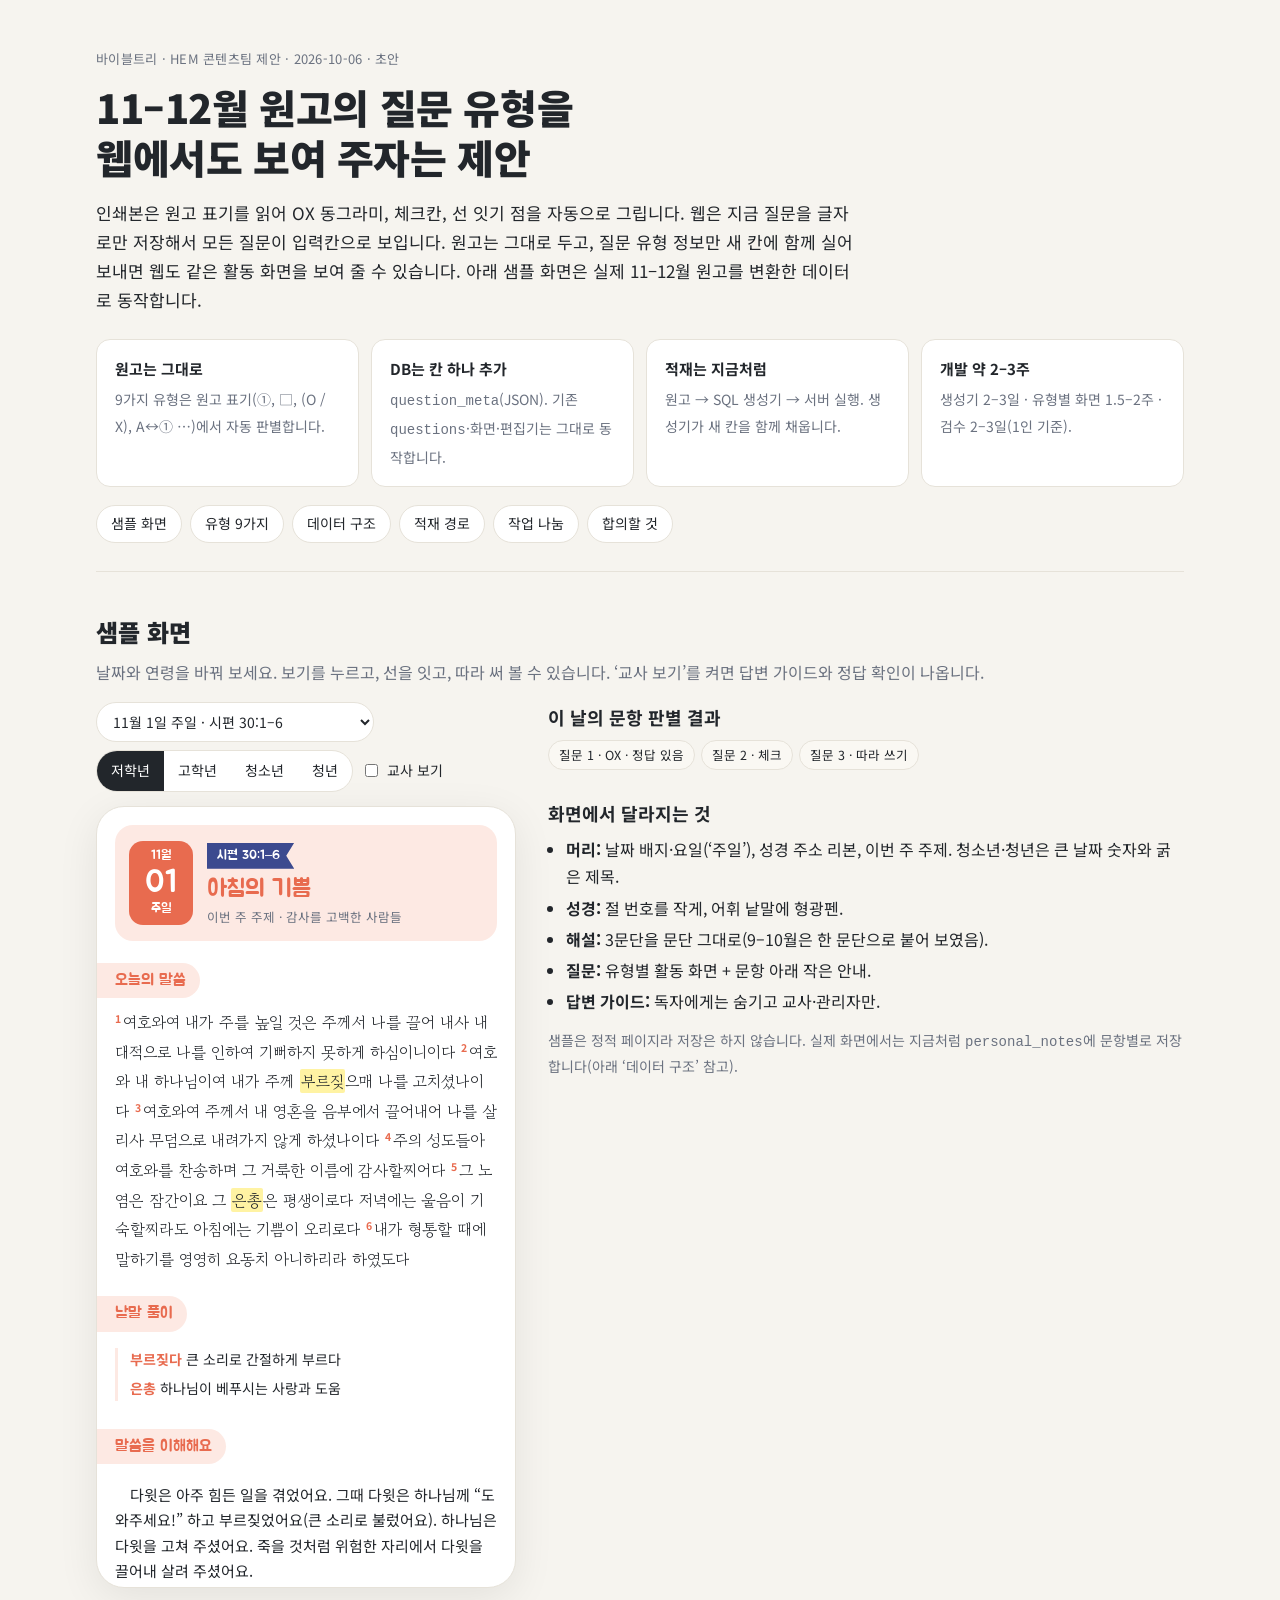
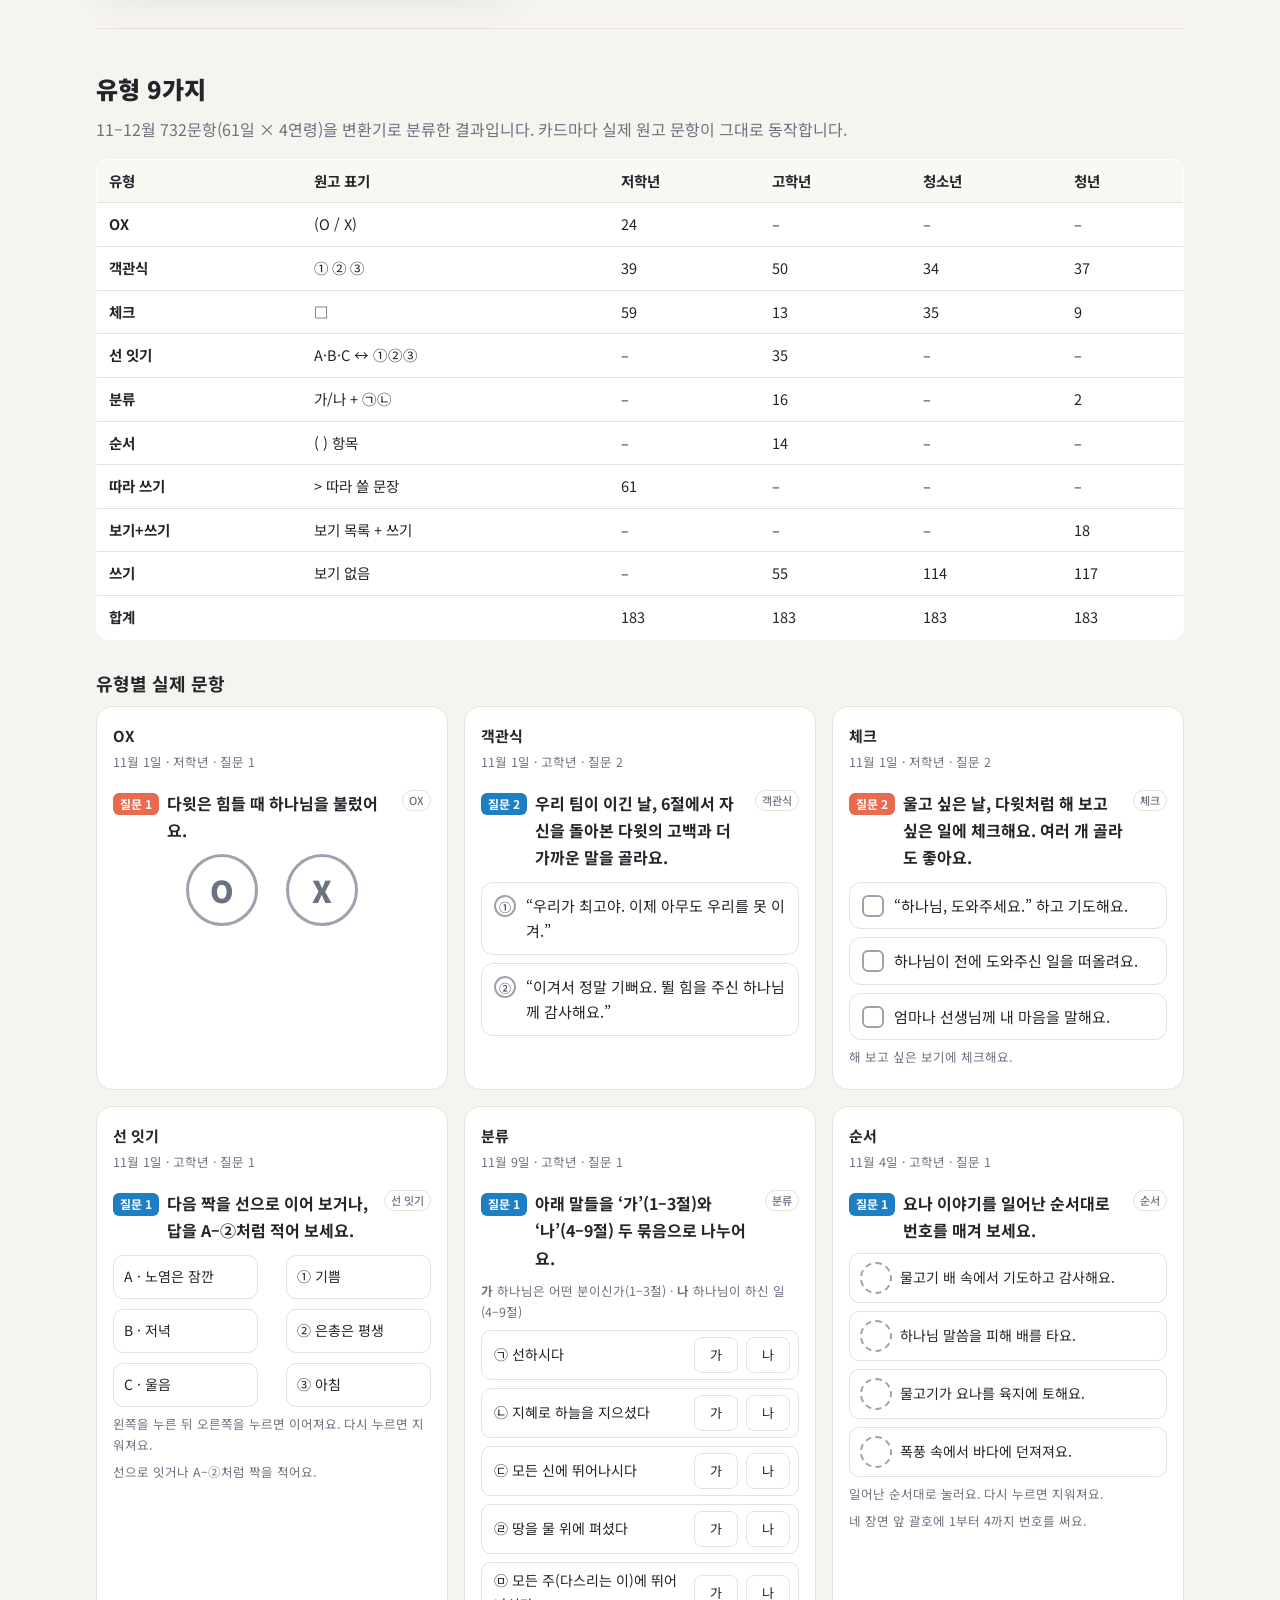
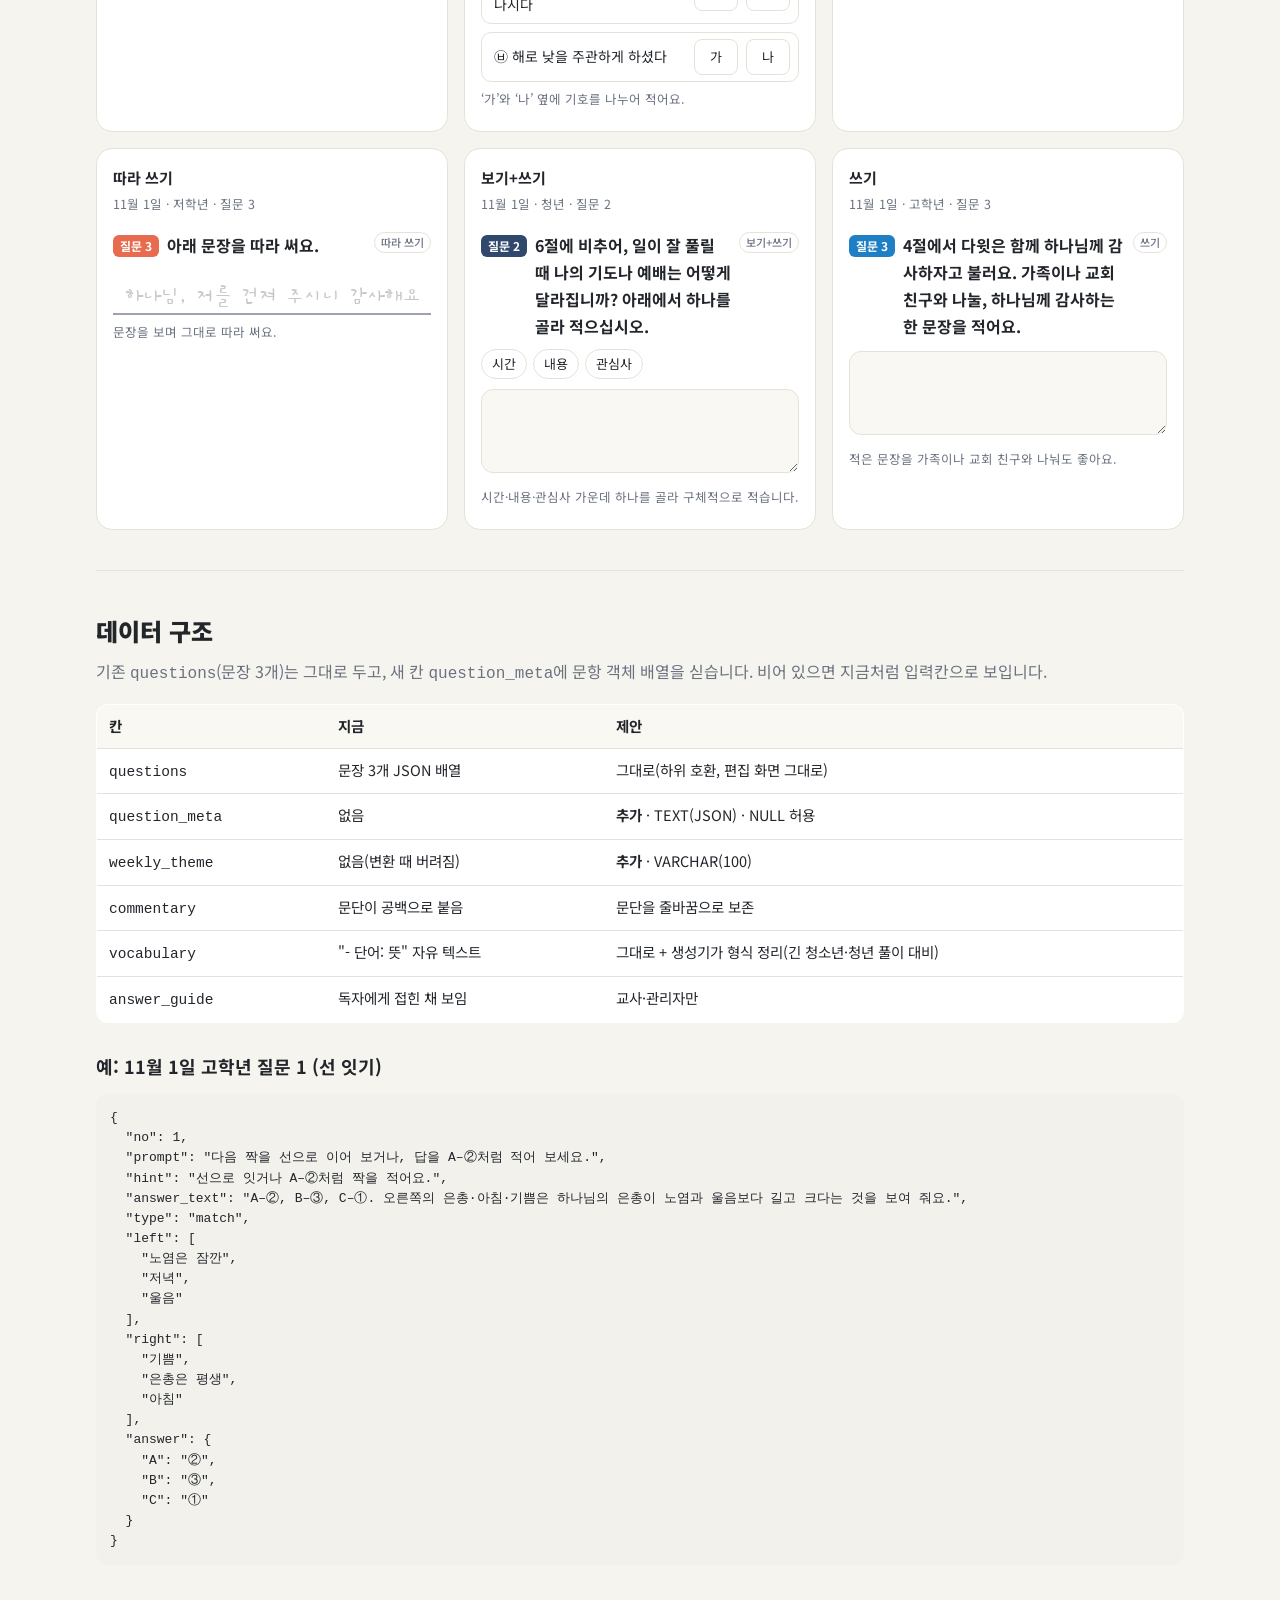
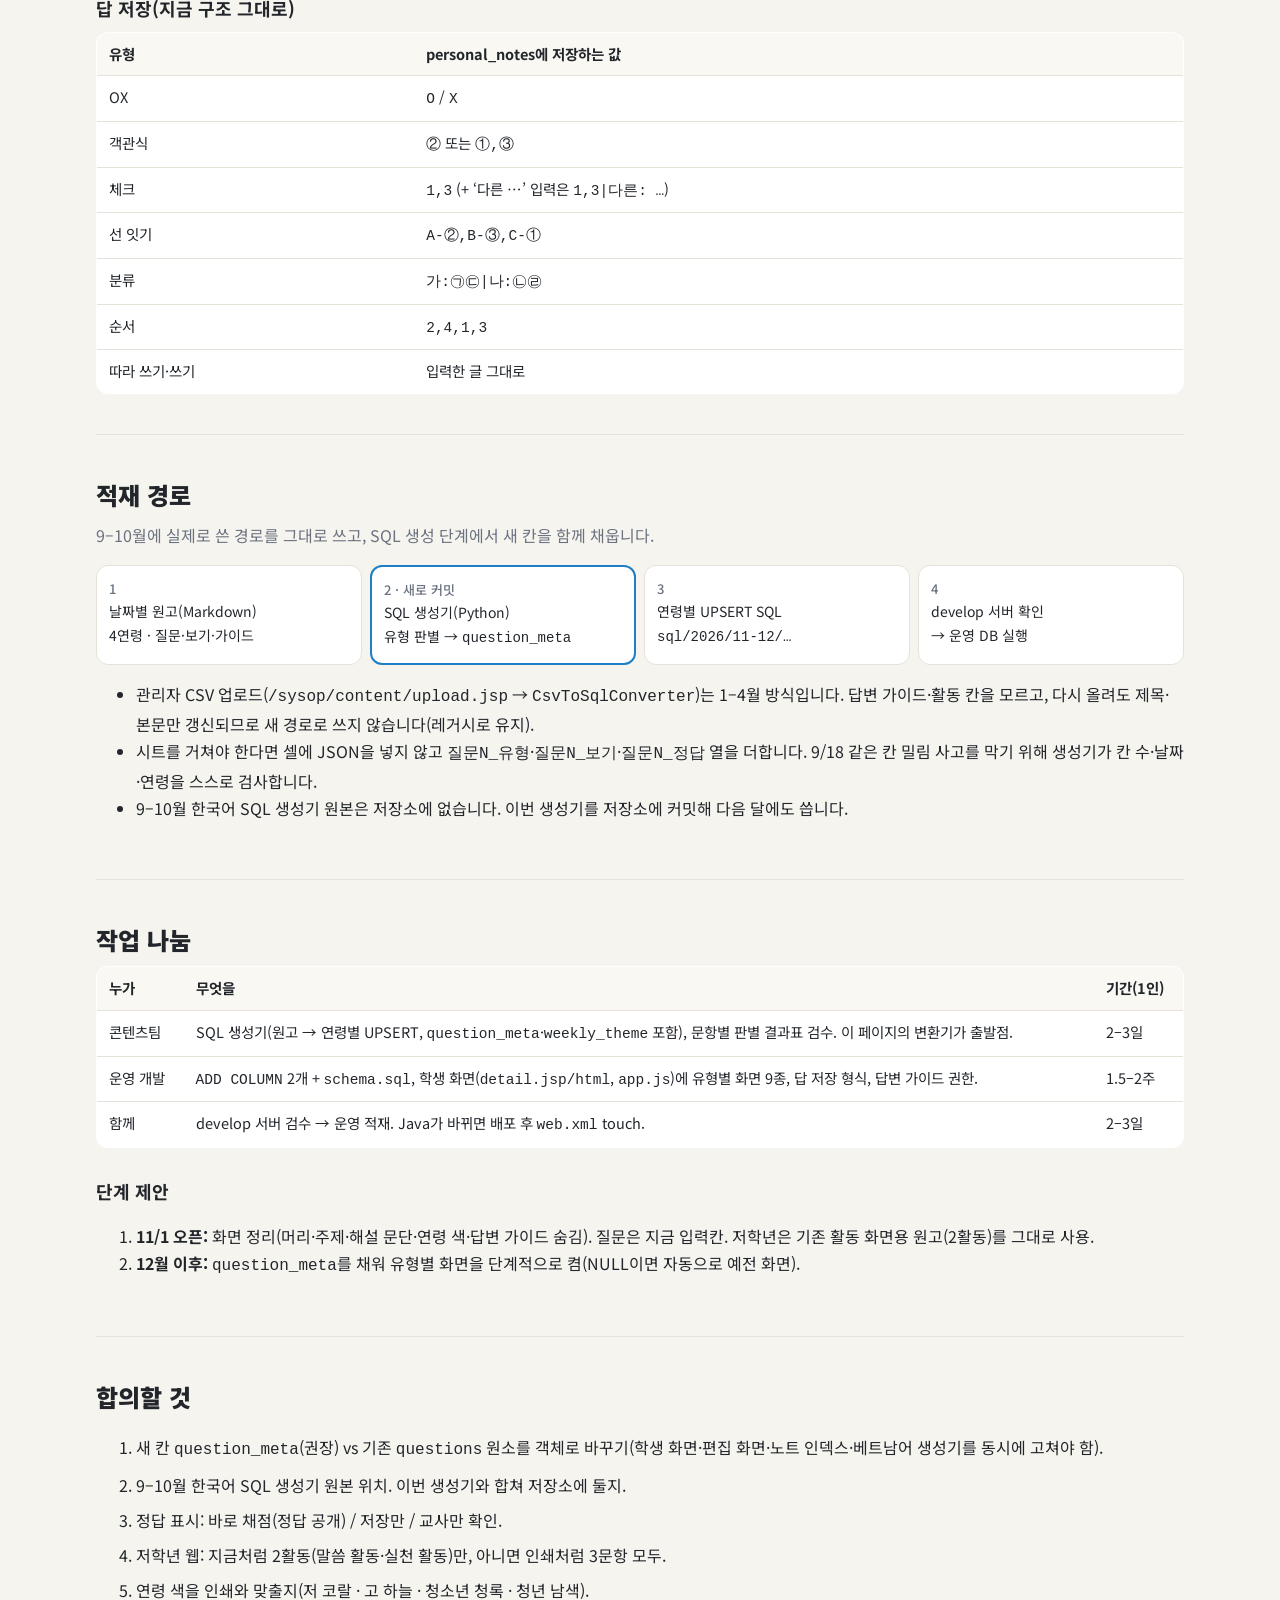
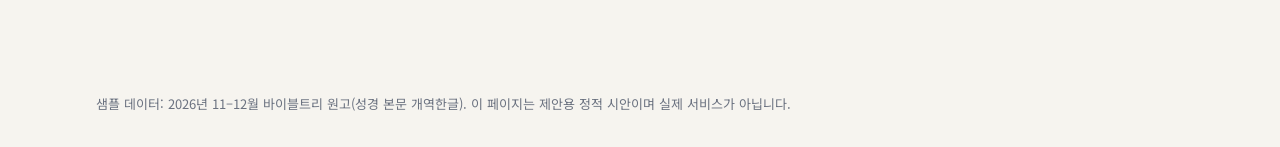
==== web-proposal/index.html @ c8e3e1bb "Add web question-type proposal page with sample screens Co-Authored-By: Claude Opus 5.5 <noreply@ant" ====
<!doctype html>
<html lang="ko">
<head>
<meta charset="utf-8">
<meta name="viewport" content="width=device-width, initial-scale=1">
<title>바이블트리 웹 질문 유형 제안</title>
<meta name="description" content="2026년 11–12월 원고의 9가지 질문 유형을 웹에서 보여 주기 위한 제안과 샘플 화면">
<link rel="preconnect" href="https://fonts.googleapis.com">
<link href="https://fonts.googleapis.com/css2?family=Jua&family=Gowun+Batang&family=Noto+Sans+KR:wght@400;500;700;900&family=Gaegu&display=swap" rel="stylesheet">
<style>
:root{
  --bg:#f6f4ef; --paper:#ffffff; --ink:#22262b; --mute:#6b7280; --line:#e6e2d9; --soft:#faf8f3;
  --mark:#fff3a3; --code:#f3f1ec;
  --low:#e86b4f; --low-tint:#fde9e3; --high:#1f7fc4; --high-tint:#e2f1fb;
  --youth:#168c82; --youth-tint:#dff2ef; --young:#30486b; --young-tint:#e5eaf2;
  --ribbon:#3c4a8f; --ok:#1f8a4c; --bad:#c2410c;
}
@media (prefers-color-scheme: dark){
  :root:not([data-theme="light"]){
    --bg:#15171a; --paper:#1d2024; --ink:#e7e9ec; --mute:#9aa3ad; --line:#30353b; --soft:#23272c;
    --mark:#6b5d12; --code:#262a30;
    --low-tint:#3a2620; --high-tint:#1b2c3a; --youth-tint:#16302d; --young-tint:#222b38;
  }
}
:root[data-theme="dark"]{
  --bg:#15171a; --paper:#1d2024; --ink:#e7e9ec; --mute:#9aa3ad; --line:#30353b; --soft:#23272c;
  --mark:#6b5d12; --code:#262a30;
  --low-tint:#3a2620; --high-tint:#1b2c3a; --youth-tint:#16302d; --young-tint:#222b38;
}
*{box-sizing:border-box}
html{-webkit-text-size-adjust:100%}
body{margin:0;background:var(--bg);color:var(--ink);font:16px/1.7 "Noto Sans KR",system-ui,sans-serif}
a{color:inherit}
.wrap{max-width:1120px;margin:0 auto;padding:0 16px}
header.top{padding:48px 0 28px}
.eyebrow{font-size:13px;color:var(--mute);letter-spacing:.02em}
h1{font-size:clamp(26px,4.4vw,40px);line-height:1.25;margin:.3em 0 .4em;font-weight:900;letter-spacing:-.01em}
.lead{font-size:17px;max-width:760px;color:var(--ink)}
.summary{display:grid;grid-template-columns:repeat(auto-fit,minmax(230px,1fr));gap:12px;margin:24px 0 8px}
.summary div{background:var(--paper);border:1px solid var(--line);border-radius:14px;padding:16px 18px}
.summary b{display:block;font-size:15px;margin-bottom:4px}
.summary span{font-size:14px;color:var(--mute)}
nav.toc{display:flex;flex-wrap:wrap;gap:8px;margin:18px 0 0}
nav.toc a{font-size:14px;text-decoration:none;border:1px solid var(--line);background:var(--paper);border-radius:999px;padding:6px 14px}
section{padding:40px 0;border-top:1px solid var(--line)}
h2{font-size:24px;margin:0 0 6px;font-weight:900}
h2 + p{color:var(--mute);margin-top:0}
h3{font-size:18px;margin:28px 0 8px}

/* ── 샘플 화면 ── */
.demo{display:grid;grid-template-columns:minmax(0,420px) minmax(0,1fr);gap:32px;align-items:start}
@media (max-width:860px){.demo{grid-template-columns:1fr}}
.controls{display:flex;flex-wrap:wrap;gap:8px;margin-bottom:14px}
.seg{display:inline-flex;border:1px solid var(--line);border-radius:999px;overflow:hidden;background:var(--paper)}
.seg button{border:0;background:none;padding:8px 14px;font:inherit;font-size:14px;color:var(--ink);cursor:pointer;min-height:40px}
.seg button[aria-pressed="true"]{background:var(--ink);color:var(--paper)}
select{font:inherit;font-size:14px;padding:8px 12px;border-radius:999px;border:1px solid var(--line);background:var(--paper);color:var(--ink);min-height:40px}
.toggle{display:inline-flex;align-items:center;gap:6px;font-size:14px;cursor:pointer;min-height:40px}
.phone{background:var(--paper);border:1px solid var(--line);border-radius:28px;box-shadow:0 10px 40px rgba(0,0,0,.08);overflow:hidden;max-width:420px}
.phone .screen{max-height:780px;overflow:auto;padding:18px 18px 28px}
@media (max-width:860px){.phone .screen{max-height:none}}
.side h3:first-child{margin-top:0}
.side ul{padding-left:1.1em;margin:.4em 0}
.side li{margin:.25em 0}
.typelist{display:flex;flex-wrap:wrap;gap:6px;margin:8px 0}
.chip{font-size:12.5px;border-radius:999px;padding:3px 10px;background:var(--soft);border:1px solid var(--line)}

/* 묵상 화면(웹 시안) */
.d{--c:var(--low);--t:var(--low-tint)}
.d.high{--c:var(--high);--t:var(--high-tint)} .d.youth{--c:var(--youth);--t:var(--youth-tint)} .d.young{--c:var(--young);--t:var(--young-tint)}
.d-head{background:var(--t);border-radius:18px;padding:14px;display:flex;gap:14px;align-items:center}
.badge{background:var(--c);color:#fff;border-radius:14px;padding:8px 10px;text-align:center;font-family:Jua,sans-serif;min-width:64px;line-height:1.15}
.badge .m,.badge .w{font-size:13px}.badge .dd{font-size:32px;line-height:1.05;margin:2px 0}
.ribbon{display:inline-block;background:var(--ribbon);color:#fff;font-family:Jua,sans-serif;font-size:13px;padding:2px 14px 2px 10px;clip-path:polygon(0 0,100% 0,calc(100% - 8px) 50%,100% 100%,0 100%)}
.d-title{font-family:Jua,sans-serif;color:var(--c);font-size:24px;line-height:1.2;margin:6px 0 2px}
.theme{font-size:12.5px;color:var(--mute)}
.d.youth .d-head,.d.young .d-head{background:none;padding:6px 0;gap:10px}
.big{font-family:"Noto Sans KR";font-weight:900;color:var(--c);font-size:60px;line-height:.85;letter-spacing:-.04em}
.vert{writing-mode:vertical-rl;font-weight:900;color:var(--c);font-size:12px;letter-spacing:.05em}
.d.youth .d-title,.d.young .d-title{font-family:"Noto Sans KR";font-weight:900;color:var(--ink);font-size:22px}
.tab{display:inline-block;margin:22px 0 10px;background:var(--t);color:var(--c);font-family:Jua,sans-serif;font-size:16px;padding:4px 14px;border-radius:0 999px 999px 0;margin-left:-18px;padding-left:18px}
.d.youth .tab,.d.young .tab{background:none;margin-left:0;padding:0;font-family:"Noto Sans KR";font-weight:700;border-radius:0}
.verses{font-family:"Gowun Batang",serif;font-size:16px;line-height:1.85}
.verses sup{color:var(--c);font-family:"Noto Sans KR";font-weight:700;font-size:10.5px;margin-right:2px}
mark{background:var(--mark);color:inherit;padding:0 1px;border-radius:2px}
.vocab{border-left:3px solid var(--t);padding-left:12px;font-size:14px}
.vocab div{margin:6px 0}.vocab b{color:var(--c)}
.comm p{margin:.5em 0;text-indent:1em;font-size:15px}
.q{margin:18px 0 6px}
.q-head{display:flex;gap:8px;align-items:flex-start;font-weight:700}
.q-no{background:var(--c);color:#fff;border-radius:6px;font-size:12px;padding:1px 7px;margin-top:3px;flex:none}
.hint{font-size:12.5px;color:var(--mute);margin-top:6px}
.stmt{text-align:center;font-weight:700;margin:10px 0}
.ox{display:flex;gap:28px;justify-content:center;margin:10px 0}
.ox button{width:72px;height:72px;border-radius:50%;border:3px solid #9ca3af;background:none;font:900 30px "Noto Sans KR";color:#6b7280;cursor:pointer}
.ox button[aria-pressed="true"]{border-color:var(--c);color:var(--c);background:var(--t)}
.opts{display:flex;flex-direction:column;gap:8px;margin-top:10px}
.opt{display:flex;gap:10px;align-items:flex-start;text-align:left;border:1px solid var(--line);border-radius:12px;padding:10px 12px;background:var(--paper);font:inherit;font-size:15px;color:var(--ink);cursor:pointer;min-height:44px}
.opt .k{flex:none;width:22px;height:22px;border:2px solid #9ca3af;border-radius:6px;display:grid;place-items:center;font-size:12px;margin-top:2px}
.opt.radio .k{border-radius:50%}
.opt[aria-pressed="true"]{border-color:var(--c);background:var(--t)}
.opt[aria-pressed="true"] .k{border-color:var(--c);background:var(--c);color:#fff}
.match{position:relative;display:grid;grid-template-columns:1fr 1fr;gap:10px 28px;margin-top:10px}
.match svg{position:absolute;inset:0;width:100%;height:100%;pointer-events:none;overflow:visible}
.match button{font:inherit;font-size:14px;text-align:left;border:1px solid var(--line);background:var(--paper);color:var(--ink);border-radius:10px;padding:8px 10px;cursor:pointer;min-height:44px;position:relative;z-index:1}
.match button.sel{border-color:var(--c);box-shadow:0 0 0 2px var(--t)}
.match button.done{background:var(--t)}
.cls .row{display:flex;align-items:center;gap:8px;border:1px solid var(--line);border-radius:10px;padding:6px 8px 6px 12px;margin-top:8px;font-size:14px}
.cls .row span{flex:1}
.cls .row button{font:inherit;font-size:13px;border:1px solid var(--line);background:var(--paper);color:var(--ink);border-radius:8px;min-width:44px;min-height:36px;cursor:pointer}
.cls .row button[aria-pressed="true"]{background:var(--c);border-color:var(--c);color:#fff}
.cls .legend{font-size:12.5px;color:var(--mute);margin-top:8px}
.order .row{display:flex;align-items:center;gap:8px;border:1px solid var(--line);border-radius:10px;padding:8px 10px;margin-top:8px;font-size:14px}
.order .num{flex:none;width:32px;height:32px;border-radius:50%;border:2px dashed #9ca3af;display:grid;place-items:center;font-weight:700;cursor:pointer;background:none;font-family:inherit;color:var(--ink)}
.order .num.set{border-style:solid;border-color:var(--c);background:var(--t);color:var(--c)}
.trace{position:relative;margin-top:10px}
.trace .ghost{position:absolute;left:12px;top:9px;font-family:Gaegu,cursive;font-size:22px;color:#c8c8c8;pointer-events:none;white-space:nowrap;overflow:hidden;right:12px}
.trace input{width:100%;font-family:Gaegu,cursive;font-size:22px;padding:8px 12px;border:0;border-bottom:2px solid #9ca3af;background:repeating-linear-gradient(transparent 0 20px,transparent 20px);color:var(--ink);background-color:transparent}
.trace .match-rate{font-size:12.5px;color:var(--mute);margin-top:4px}
textarea{width:100%;min-height:84px;margin-top:10px;font:inherit;font-size:15px;border:1px solid var(--line);border-radius:12px;padding:10px 12px;background:var(--soft);color:var(--ink);resize:vertical}
.quote{border-left:3px solid var(--c);padding:4px 10px;margin:8px 0;background:var(--soft);font-size:14.5px}
.chips{display:flex;flex-wrap:wrap;gap:6px;margin-top:8px}
.chips span{font-size:13px;border:1px solid var(--line);border-radius:999px;padding:3px 10px}
.guide{display:none;margin-top:8px;font-size:13px;background:var(--soft);border:1px dashed var(--line);border-radius:10px;padding:8px 10px}
.teacher .guide{display:block}
.check-res{font-size:12.5px;font-weight:700;margin-top:6px}
.check-res.ok{color:var(--ok)}.check-res.bad{color:var(--bad)}
.pray{background:var(--t);border-radius:16px;padding:14px 16px;font-size:15px}
.save{margin-top:16px;width:100%;border:0;background:var(--c);color:#fff;font:700 15px "Noto Sans KR";padding:12px;border-radius:12px;cursor:pointer;min-height:48px}
.typeTag{font-size:11px;font-weight:500;color:var(--mute);border:1px solid var(--line);border-radius:999px;padding:0 6px;margin-left:auto;flex:none}

/* 유형 갤러리 */
.gallery{display:grid;grid-template-columns:repeat(auto-fill,minmax(300px,1fr));gap:16px}
.card{background:var(--paper);border:1px solid var(--line);border-radius:16px;padding:16px}
.card h4{margin:0;font-size:15px}
.card .meta{font-size:12.5px;color:var(--mute);margin:2px 0 6px}

/* 표·코드 */
.tbl{width:100%;border-collapse:collapse;font-size:14.5px;background:var(--paper);border:1px solid var(--line);border-radius:12px;overflow:hidden}
.tbl th,.tbl td{border-bottom:1px solid var(--line);padding:9px 12px;text-align:left;vertical-align:top}
.tbl th{background:var(--soft);font-weight:700}
.tblwrap{overflow-x:auto}
pre{background:var(--code);border-radius:12px;padding:14px;overflow:auto;font-size:13px;line-height:1.55}
code{font-family:ui-monospace,SFMono-Regular,Menlo,monospace}
.flow{display:flex;flex-wrap:wrap;gap:8px;align-items:stretch;margin:12px 0}
.flow div{flex:1 1 150px;background:var(--paper);border:1px solid var(--line);border-radius:12px;padding:12px;font-size:14px}
.flow div b{display:block;font-size:13px;color:var(--mute);font-weight:500}
.flow .new{border:2px solid var(--high)}
.note{font-size:14px;color:var(--mute)}
.qs li{margin:.5em 0}
footer{padding:32px 0 60px;color:var(--mute);font-size:13px}
</style>
</head>
<body>
<header class="top"><div class="wrap">
  <div class="eyebrow">바이블트리 · HEM 콘텐츠팀 제안 · 2026-10-06 · 초안</div>
  <h1>11–12월 원고의 질문 유형을<br>웹에서도 보여 주자는 제안</h1>
  <p class="lead">인쇄본은 원고 표기를 읽어 OX 동그라미, 체크칸, 선 잇기 점을 자동으로 그립니다. 웹은 지금 질문을 글자로만 저장해서 모든 질문이 입력칸으로 보입니다. 원고는 그대로 두고, 질문 유형 정보만 새 칸에 함께 실어 보내면 웹도 같은 활동 화면을 보여 줄 수 있습니다. 아래 샘플 화면은 실제 11–12월 원고를 변환한 데이터로 동작합니다.</p>
  <div class="summary">
    <div><b>원고는 그대로</b><span>9가지 유형은 원고 표기(①, □, (O / X), A↔① …)에서 자동 판별합니다.</span></div>
    <div><b>DB는 칸 하나 추가</b><span><code>question_meta</code>(JSON). 기존 <code>questions</code>·화면·편집기는 그대로 동작합니다.</span></div>
    <div><b>적재는 지금처럼</b><span>원고 → SQL 생성기 → 서버 실행. 생성기가 새 칸을 함께 채웁니다.</span></div>
    <div><b>개발 약 2–3주</b><span>생성기 2–3일 · 유형별 화면 1.5–2주 · 검수 2–3일(1인 기준).</span></div>
  </div>
  <nav class="toc" aria-label="목차"><a href="#demo">샘플 화면</a><a href="#types">유형 9가지</a><a href="#data">데이터 구조</a><a href="#flow">적재 경로</a><a href="#plan">작업 나눔</a><a href="#ask">합의할 것</a></nav>
</div></header>

<main class="wrap">
<section id="demo">
  <h2>샘플 화면</h2>
  <p>날짜와 연령을 바꿔 보세요. 보기를 누르고, 선을 잇고, 따라 써 볼 수 있습니다. ‘교사 보기’를 켜면 답변 가이드와 정답 확인이 나옵니다.</p>
  <div class="demo">
    <div>
      <div class="controls">
        <select id="date" aria-label="날짜"></select>
        <div class="seg" role="group" aria-label="연령" id="ages"></div>
        <label class="toggle"><input type="checkbox" id="teacher"> 교사 보기</label>
      </div>
      <div class="phone"><div class="screen" id="screen"></div></div>
    </div>
    <div class="side">
      <h3>이 날의 문항 판별 결과</h3>
      <div id="judge"></div>
      <h3>화면에서 달라지는 것</h3>
      <ul>
        <li><b>머리:</b> 날짜 배지·요일(‘주일’), 성경 주소 리본, 이번 주 주제. 청소년·청년은 큰 날짜 숫자와 굵은 제목.</li>
        <li><b>성경:</b> 절 번호를 작게, 어휘 낱말에 형광펜.</li>
        <li><b>해설:</b> 3문단을 문단 그대로(9–10월은 한 문단으로 붙어 보였음).</li>
        <li><b>질문:</b> 유형별 활동 화면 + 문항 아래 작은 안내.</li>
        <li><b>답변 가이드:</b> 독자에게는 숨기고 교사·관리자만.</li>
      </ul>
      <p class="note">샘플은 정적 페이지라 저장은 하지 않습니다. 실제 화면에서는 지금처럼 <code>personal_notes</code>에 문항별로 저장합니다(아래 ‘데이터 구조’ 참고).</p>
    </div>
  </div>
</section>

<section id="types">
  <h2>유형 9가지</h2>
  <p>11–12월 732문항(61일 × 4연령)을 변환기로 분류한 결과입니다. 카드마다 실제 원고 문항이 그대로 동작합니다.</p>
  <div class="tblwrap"><table class="tbl" id="typeTable"></table></div>
  <h3>유형별 실제 문항</h3>
  <div class="gallery" id="gallery"></div>
</section>

<section id="data">
  <h2>데이터 구조</h2>
  <p>기존 <code>questions</code>(문장 3개)는 그대로 두고, 새 칸 <code>question_meta</code>에 문항 객체 배열을 싣습니다. 비어 있으면 지금처럼 입력칸으로 보입니다.</p>
  <div class="tblwrap"><table class="tbl">
    <tr><th>칸</th><th>지금</th><th>제안</th></tr>
    <tr><td><code>questions</code></td><td>문장 3개 JSON 배열</td><td>그대로(하위 호환, 편집 화면 그대로)</td></tr>
    <tr><td><code>question_meta</code></td><td>없음</td><td><b>추가</b> · TEXT(JSON) · NULL 허용</td></tr>
    <tr><td><code>weekly_theme</code></td><td>없음(변환 때 버려짐)</td><td><b>추가</b> · VARCHAR(100)</td></tr>
    <tr><td><code>commentary</code></td><td>문단이 공백으로 붙음</td><td>문단을 줄바꿈으로 보존</td></tr>
    <tr><td><code>vocabulary</code></td><td>"- 단어: 뜻" 자유 텍스트</td><td>그대로 + 생성기가 형식 정리(긴 청소년·청년 풀이 대비)</td></tr>
    <tr><td><code>answer_guide</code></td><td>독자에게 접힌 채 보임</td><td>교사·관리자만</td></tr>
  </table></div>
  <h3>예: 11월 1일 고학년 질문 1 (선 잇기)</h3>
  <pre><code id="metaExample"></code></pre>
  <h3>답 저장(지금 구조 그대로)</h3>
  <div class="tblwrap"><table class="tbl">
    <tr><th>유형</th><th>personal_notes에 저장하는 값</th></tr>
    <tr><td>OX</td><td><code>O</code> / <code>X</code></td></tr>
    <tr><td>객관식</td><td><code>②</code> 또는 <code>①,③</code></td></tr>
    <tr><td>체크</td><td><code>1,3</code> (+ ‘다른 …’ 입력은 <code>1,3|다른: …</code>)</td></tr>
    <tr><td>선 잇기</td><td><code>A-②,B-③,C-①</code></td></tr>
    <tr><td>분류</td><td><code>가:㉠㉢|나:㉡㉣</code></td></tr>
    <tr><td>순서</td><td><code>2,4,1,3</code></td></tr>
    <tr><td>따라 쓰기·쓰기</td><td>입력한 글 그대로</td></tr>
  </table></div>
</section>

<section id="flow">
  <h2>적재 경로</h2>
  <p>9–10월에 실제로 쓴 경로를 그대로 쓰고, SQL 생성 단계에서 새 칸을 함께 채웁니다.</p>
  <div class="flow">
    <div><b>1</b>날짜별 원고(Markdown)<br>4연령 · 질문·보기·가이드</div>
    <div class="new"><b>2 · 새로 커밋</b>SQL 생성기(Python)<br>유형 판별 → <code>question_meta</code></div>
    <div><b>3</b>연령별 UPSERT SQL<br><code>sql/2026/11-12/…</code></div>
    <div><b>4</b>develop 서버 확인<br>→ 운영 DB 실행</div>
  </div>
  <ul>
    <li>관리자 CSV 업로드(<code>/sysop/content/upload.jsp</code> → <code>CsvToSqlConverter</code>)는 1–4월 방식입니다. 답변 가이드·활동 칸을 모르고, 다시 올려도 제목·본문만 갱신되므로 새 경로로 쓰지 않습니다(레거시로 유지).</li>
    <li>시트를 거쳐야 한다면 셀에 JSON을 넣지 않고 <code>질문N_유형</code>·<code>질문N_보기</code>·<code>질문N_정답</code> 열을 더합니다. 9/18 같은 칸 밀림 사고를 막기 위해 생성기가 칸 수·날짜·연령을 스스로 검사합니다.</li>
    <li>9–10월 한국어 SQL 생성기 원본은 저장소에 없습니다. 이번 생성기를 저장소에 커밋해 다음 달에도 씁니다.</li>
  </ul>
</section>

<section id="plan">
  <h2>작업 나눔</h2>
  <div class="tblwrap"><table class="tbl">
    <tr><th>누가</th><th>무엇을</th><th>기간(1인)</th></tr>
    <tr><td>콘텐츠팀</td><td>SQL 생성기(원고 → 연령별 UPSERT, <code>question_meta</code>·<code>weekly_theme</code> 포함), 문항별 판별 결과표 검수. 이 페이지의 변환기가 출발점.</td><td>2–3일</td></tr>
    <tr><td>운영 개발</td><td><code>ADD COLUMN</code> 2개 + <code>schema.sql</code>, 학생 화면(<code>detail.jsp/html</code>, <code>app.js</code>)에 유형별 화면 9종, 답 저장 형식, 답변 가이드 권한.</td><td>1.5–2주</td></tr>
    <tr><td>함께</td><td>develop 서버 검수 → 운영 적재. Java가 바뀌면 배포 후 <code>web.xml</code> touch.</td><td>2–3일</td></tr>
  </table></div>
  <h3>단계 제안</h3>
  <ol>
    <li><b>11/1 오픈:</b> 화면 정리(머리·주제·해설 문단·연령 색·답변 가이드 숨김). 질문은 지금 입력칸. 저학년은 기존 활동 화면용 원고(2활동)를 그대로 사용.</li>
    <li><b>12월 이후:</b> <code>question_meta</code>를 채워 유형별 화면을 단계적으로 켬(NULL이면 자동으로 예전 화면).</li>
  </ol>
</section>

<section id="ask">
  <h2>합의할 것</h2>
  <ol class="qs">
    <li>새 칸 <code>question_meta</code>(권장) vs 기존 <code>questions</code> 원소를 객체로 바꾸기(학생 화면·편집 화면·노트 인덱스·베트남어 생성기를 동시에 고쳐야 함).</li>
    <li>9–10월 한국어 SQL 생성기 원본 위치. 이번 생성기와 합쳐 저장소에 둘지.</li>
    <li>정답 표시: 바로 채점(정답 공개) / 저장만 / 교사만 확인.</li>
    <li>저학년 웹: 지금처럼 2활동(말씀 활동·실천 활동)만, 아니면 인쇄처럼 3문항 모두.</li>
    <li>연령 색을 인쇄와 맞출지(저 코랄 · 고 하늘 · 청소년 청록 · 청년 남색).</li>
  </ol>
</section>
</main>
<footer><div class="wrap">샘플 데이터: 2026년 11–12월 바이블트리 원고(성경 본문 개역한글). 이 페이지는 제안용 정적 시안이며 실제 서비스가 아닙니다.</div></footer>

<script id="json-data" type="application/json">{"2026-11-01": {"low": {"target": "low", "date": "2026-11-01", "weekday": "일", "weekly_theme": "감사를 고백한 사람들", "title": "아침의 기쁨", "scripture": "시편 30:1–6", "verses": [{"n": "1", "t": "여호와여 내가 주를 높일 것은 주께서 나를 끌어 내사 내 대적으로 나를 인하여 기뻐하지 못하게 하심이니이다"}, {"n": "2", "t": "여호와 내 하나님이여 내가 주께 부르짖으매 나를 고치셨나이다"}, {"n": "3", "t": "여호와여 주께서 내 영혼을 음부에서 끌어내어 나를 살리사 무덤으로 내려가지 않게 하셨나이다"}, {"n": "4", "t": "주의 성도들아 여호와를 찬송하며 그 거룩한 이름에 감사할찌어다"}, {"n": "5", "t": "그 노염은 잠간이요 그 은총은 평생이로다 저녁에는 울음이 기숙할찌라도 아침에는 기쁨이 오리로다"}, {"n": "6", "t": "내가 형통할 때에 말하기를 영영히 요동치 아니하리라 하였도다"}], "commentary": ["다윗은 아주 힘든 일을 겪었어요. 그때 다윗은 하나님께 “도와주세요!” 하고 부르짖었어요(큰 소리로 불렀어요). 하나님은 다윗을 고쳐 주셨어요. 죽을 것처럼 위험한 자리에서 다윗을 끌어내 살려 주셨어요.", "그래서 다윗은 감사의 노래를 지었어요. “저녁에는 울어도 아침에는 기쁨이 와요.” 다윗은 울던 밤이 있었다는 것을 숨기지 않아요. 그래도 하나님의 은총(사랑)이 울음보다 훨씬 길다고 노래해요. 다윗은 혼자만 부르지 않았어요. 하나님의 백성에게 “우리 함께 감사해요!” 하고 말했어요.", "우리에게도 울고 싶은 날이 있어요. 그런 날에도 하나님께 내 마음을 말할 수 있어요. 하나님이 전에 도와주신 일을 기억하면 마음속에 감사가 자라요. 오늘 다윗처럼 하나님이 하신 일을 떠올리며 감사의 노래를 불러 보아요."], "questions": ["다윗은 힘들 때 하나님을 불렀어요.", "울고 싶은 날, 다윗처럼 해 보고 싶은 일에 체크해요. 여러 개 골라도 좋아요.", "아래 문장을 따라 써요."], "question_meta": [{"no": 1, "prompt": "다윗은 힘들 때 하나님을 불렀어요.", "hint": "", "answer_text": "O. “내가 주께 부르짖으매”(2절)라고 했어요.", "type": "ox", "answer": "O"}, {"no": 2, "prompt": "울고 싶은 날, 다윗처럼 해 보고 싶은 일에 체크해요. 여러 개 골라도 좋아요.", "hint": "해 보고 싶은 보기에 체크해요.", "answer_text": "정답이 따로 없어요. 아이가 고른 일을 오늘 실제로 해 볼 수 있도록 어른이 함께 이야기해 주세요.", "type": "check", "multiple": true, "options": ["“하나님, 도와주세요.” 하고 기도해요.", "하나님이 전에 도와주신 일을 떠올려요.", "엄마나 선생님께 내 마음을 말해요."]}, {"no": 3, "prompt": "아래 문장을 따라 써요.", "hint": "문장을 보며 그대로 따라 써요.", "answer_text": "문장을 그대로 따라 써요.", "type": "trace", "trace": "하나님, 저를 건져 주시니 감사해요."}], "activity_general": "", "vocabulary": [{"word": "부르짖다", "meaning": "큰 소리로 간절하게 부르다"}, {"word": "은총", "meaning": "하나님이 베푸시는 사랑과 도움"}], "prayer": "하나님, 다윗이 부를 때 들으시고 건져 주신 하나님을 찬양해요. 울고 싶은 날에도 하나님께 제 마음을 말하게 해 주세요. 도와주신 일을 잊지 않고 기쁘게 감사하게 해 주세요. 예수님 이름으로 기도해요. 아멘."}, "high": {"target": "high", "date": "2026-11-01", "weekday": "일", "weekly_theme": "감사를 고백한 사람들", "title": "울음보다 긴 은총", "scripture": "시편 30:1–6", "verses": [{"n": "1", "t": "여호와여 내가 주를 높일 것은 주께서 나를 끌어 내사 내 대적으로 나를 인하여 기뻐하지 못하게 하심이니이다"}, {"n": "2", "t": "여호와 내 하나님이여 내가 주께 부르짖으매 나를 고치셨나이다"}, {"n": "3", "t": "여호와여 주께서 내 영혼을 음부에서 끌어내어 나를 살리사 무덤으로 내려가지 않게 하셨나이다"}, {"n": "4", "t": "주의 성도들아 여호와를 찬송하며 그 거룩한 이름에 감사할찌어다"}, {"n": "5", "t": "그 노염은 잠간이요 그 은총은 평생이로다 저녁에는 울음이 기숙할찌라도 아침에는 기쁨이 오리로다"}, {"n": "6", "t": "내가 형통할 때에 말하기를 영영히 요동치 아니하리라 하였도다"}], "commentary": ["시편 30편은 다윗이 지은 감사의 노래예요. 다윗은 큰 위험을 겪었고, 그때 하나님께 부르짖었어요. 하나님은 다윗을 고치시고 음부, 곧 죽음의 자리에서 끌어올려 살려 주셨어요. 대적(원수)들은 다윗이 무너지기를 바랐지만, 그 바람은 이루어지지 않았어요.", "5절에는 서로 짝을 이루는 말들이 나와요. 노염과 은총, 잠깐과 평생, 저녁과 아침, 울음과 기쁨이에요. 이 짝들은 하나님의 은총이 노염보다 훨씬 길다는 것을 보여 줘요. 슬픈 일이 꼭 하룻밤 만에 끝난다는 뜻은 아니에요. 울음이 있는 저녁에도 하나님의 은총이 더 크고 오래간다는 고백이에요.", "6절에서 다윗은 일이 잘 풀릴 때 “나는 영원히 흔들리지 않을 거야.” 하고 말했던 자신을 돌아봐요. 이 짧은 본문은 다윗이 그 생각을 어떻게 바꾸었는지까지 들려주지는 않아요. 다만 1–3절에서 자신을 끌어내고 살리신 분이 하나님이라고 고백해요. 기쁜 날에도 속상한 날에도 하나님이 하신 일을 기억하는 사람이 감사의 노래를 부를 수 있어요."], "questions": ["다음 짝을 선으로 이어 보거나, 답을 A–②처럼 적어 보세요.", "우리 팀이 이긴 날, 6절에서 자신을 돌아본 다윗의 고백과 더 가까운 말을 골라요.", "4절에서 다윗은 함께 하나님께 감사하자고 불러요. 가족이나 교회 친구와 나눌, 하나님께 감사하는 한 문장을 적어요."], "question_meta": [{"no": 1, "prompt": "다음 짝을 선으로 이어 보거나, 답을 A–②처럼 적어 보세요.", "hint": "선으로 잇거나 A–②처럼 짝을 적어요.", "answer_text": "A–②, B–③, C–①. 오른쪽의 은총·아침·기쁨은 하나님의 은총이 노염과 울음보다 길고 크다는 것을 보여 줘요.", "type": "match", "left": ["노염은 잠깐", "저녁", "울음"], "right": ["기쁨", "은총은 평생", "아침"], "answer": {"A": "②", "B": "③", "C": "①"}}, {"no": 2, "prompt": "우리 팀이 이긴 날, 6절에서 자신을 돌아본 다윗의 고백과 더 가까운 말을 골라요.", "hint": "", "answer_text": "②에 더 가까워요. 6절은 형통할 때 “영영히 요동치 아니하리라” 했던 자신만만한 생각을 돌아보는 말이고, 2–3절은 살리신 분이 하나님이라고 고백해요. 이긴 기쁨을 숨기라는 뜻은 아니에요.", "type": "choice", "multiple": false, "options": ["“우리가 최고야. 이제 아무도 우리를 못 이겨.”", "“이겨서 정말 기뻐요. 뛸 힘을 주신 하나님께 감사해요.”"], "answer": "②"}, {"no": 3, "prompt": "4절에서 다윗은 함께 하나님께 감사하자고 불러요. 가족이나 교회 친구와 나눌, 하나님께 감사하는 한 문장을 적어요.", "hint": "적은 문장을 가족이나 교회 친구와 나눠도 좋아요.", "answer_text": "예: “아팠을 때 낫게 해 주셨어요.” “새 학년에 친구를 만나게 하셨어요.” 작은 일이어도 좋아요.", "type": "write"}], "activity_general": "", "vocabulary": [{"word": "음부", "meaning": "죽은 사람이 내려간다고 여긴 죽음과 무덤의 세계(스올)"}, {"word": "은총", "meaning": "하나님이 사랑으로 베푸시는 너그러운 도움"}, {"word": "형통", "meaning": "하는 일이 막힘없이 잘 풀리는 것"}], "prayer": "하나님, 다윗의 부르짖음을 들으시고 죽음의 자리에서 건지신 주님을 찬양해요. 울음이 있는 저녁에도 주님의 은총이 더 길다는 것을 믿게 해 주세요. 일이 잘 풀릴 때 제 힘만 자랑하지 않고 주님이 하신 일을 기억하게 해 주세요. 오늘 가족과 함께 주님께 감사하게 해 주세요. 아멘."}, "youth": {"target": "youth", "date": "2026-11-01", "weekday": "일", "weekly_theme": "감사를 고백한 사람들", "title": "저녁의 울음, 아침의 기쁨", "scripture": "시편 30:1–6", "verses": [{"n": "1", "t": "여호와여 내가 주를 높일 것은 주께서 나를 끌어 내사 내 대적으로 나를 인하여 기뻐하지 못하게 하심이니이다"}, {"n": "2", "t": "여호와 내 하나님이여 내가 주께 부르짖으매 나를 고치셨나이다"}, {"n": "3", "t": "여호와여 주께서 내 영혼을 음부에서 끌어내어 나를 살리사 무덤으로 내려가지 않게 하셨나이다"}, {"n": "4", "t": "주의 성도들아 여호와를 찬송하며 그 거룩한 이름에 감사할찌어다"}, {"n": "5", "t": "그 노염은 잠간이요 그 은총은 평생이로다 저녁에는 울음이 기숙할찌라도 아침에는 기쁨이 오리로다"}, {"n": "6", "t": "내가 형통할 때에 말하기를 영영히 요동치 아니하리라 하였도다"}], "commentary": ["기다리던 일이 잘 풀리면 그 소식을 누군가에게 전하고 싶어져요. 시편 30편은 다윗이 죽음 가까이에서 건짐을 받은 뒤 부른 감사의 노래예요. 다윗은 하나님께 부르짖었고, 하나님이 자신을 고치고 음부에서 끌어올리셨다고 고백해요. 1–3절에서 무언가를 해내는 쪽은 다윗이 아니라 ‘주께서’예요.", "4절에서 다윗은 개인의 고백을 공동체의 노래로 넓혀요. 그리고 5절에서 이 시의 중심을 말해요. 노염은 잠깐이고 은총은 평생이에요. 저녁에는 울음이 깃들 수 있지만 아침에는 기쁨이 와요. ‘기숙하다’는 머물러 묵는다는 뜻이에요. 이 표현은 믿는 사람은 울지 않는다는 말이 아니에요. 울음이 손님처럼 찾아와 밤새 머물 수 있다는 것을 인정해요. 그러면서도 마지막 말을 하는 것은 울음이 아니라 하나님의 은총이라고 노래해요. 고통이 끝나는 날짜를 정해 주는 말이 아니라, 하나님의 은총이 고통보다 크다는 고백이에요.", "6절에서 다윗은 형통할 때 “영영히 요동치 아니하리라” 했던 자신을 돌아봐요. 성적이나 인기, 실력이 나를 지켜 줄 것처럼 느껴지는 때가 있어요. 그것들은 좋은 선물이지만 나를 끝까지 붙들지는 못해요. 그래서 감사는 좋은 일에 붙이는 인사말에서 그치지 않아요. 나를 살리고 붙드시는 분이 누구인지 기억하는 고백이에요."], "questions": ["5절을 가장 잘 풀어 쓴 문장을 골라요.", "6절의 “영영히 요동치 아니하리라”를 요즘 말 한 문장으로 바꾸어 써요.", "4절은 함께 감사하자고 부르는 노래예요. 오늘 부른 찬양이나 1–3절에서 하나님이 하신 일을 노래한 한 소절을 골라 적어요."], "question_meta": [{"no": 1, "prompt": "5절을 가장 잘 풀어 쓴 문장을 골라요.", "hint": "세 문장 가운데 하나를 골라요.", "answer_text": "②. “노염은 잠간이요 그 은총은 평생”, “울음이 기숙할찌라도”가 근거예요. ①은 울음을 부정하고, ③은 시의 표현을 해결 날짜로 바꿔 버려요.", "type": "choice", "multiple": false, "options": ["하나님을 믿는 사람에게는 우는 밤이 없다.", "울음이 머무는 밤도 있지만, 하나님의 은총이 더 길고 크다.", "오늘 밤 울면 내일 아침에는 반드시 문제가 해결된다."], "answer": "②"}, {"no": 2, "prompt": "6절의 “영영히 요동치 아니하리라”를 요즘 말 한 문장으로 바꾸어 써요.", "hint": "한 문장으로 짧게 써요.", "answer_text": "예: “요즘 다 잘 풀리니까 이제 걱정 없어.” “친구들이 다 내 편이니 끄떡없어.” 2–3절은 살리신 분이 하나님이라고 말하지만, 이런 말은 안정의 근거를 내가 가진 것에 둬요.", "type": "write"}, {"no": 3, "prompt": "4절은 함께 감사하자고 부르는 노래예요. 오늘 부른 찬양이나 1–3절에서 하나님이 하신 일을 노래한 한 소절을 골라 적어요.", "hint": "한 소절만 적으면 돼요.", "answer_text": "예: “나를 고치셨나이다”(2절), “나를 살리사”(3절). 오늘 부른 찬양 가운데 하나님이 하신 일을 노래한 가사를 적어도 좋아요.", "type": "write"}], "activity_general": "", "vocabulary": [{"word": "음부", "meaning": "죽은 사람이 내려간다고 여긴 죽음의 세계(스올). 성경에서는 하나님의 손이 닿지 않는 곳이 아니다. 시인은 “내 영혼을 음부에 버리지 아니하시며”(시 16:10)라고 고백했다."}, {"word": "형통", "meaning": "하는 일이 막힘없이 잘 풀림. 성경에서는 하나님이 함께하심을 가리킬 때가 많다. 종이 된 요셉도 “여호와께서 요셉과 함께하시므로 그가 형통한 자가 되어”(창 39:2)라고 불렸다."}, {"word": "은총", "meaning": "하나님이 사랑으로 베푸시는 너그러운 호의. 성경에서 은총은 하나님과 가까워지는 길로 이어진다. 모세는 “주의 목전에 은총을 입었사오면 원컨대 주의 길을 내게 보이사”(출 33:13)라고 구했다."}], "prayer": "하나님, 다윗을 스올에서 끌어올리신 주님의 은총을 찬양해요. 울음이 머무는 밤이 있어도 주님의 은총이 더 길다는 것을 믿게 해 주세요. 일이 잘 풀릴 때 성적이나 실력을 제 버팀목으로 삼지 않게 해 주세요. 오늘 예배에서 공동체와 함께 주님이 하신 일을 기억하며 진심으로 찬양하게 해 주세요. 아멘."}, "young": {"target": "young", "date": "2026-11-01", "weekday": "일", "weekly_theme": "감사를 고백한 사람들", "title": "은총은 울음보다 깁니다", "scripture": "시편 30:1–6", "verses": [{"n": "1", "t": "여호와여 내가 주를 높일 것은 주께서 나를 끌어 내사 내 대적으로 나를 인하여 기뻐하지 못하게 하심이니이다"}, {"n": "2", "t": "여호와 내 하나님이여 내가 주께 부르짖으매 나를 고치셨나이다"}, {"n": "3", "t": "여호와여 주께서 내 영혼을 음부에서 끌어내어 나를 살리사 무덤으로 내려가지 않게 하셨나이다"}, {"n": "4", "t": "주의 성도들아 여호와를 찬송하며 그 거룩한 이름에 감사할찌어다"}, {"n": "5", "t": "그 노염은 잠간이요 그 은총은 평생이로다 저녁에는 울음이 기숙할찌라도 아침에는 기쁨이 오리로다"}, {"n": "6", "t": "내가 형통할 때에 말하기를 영영히 요동치 아니하리라 하였도다"}], "commentary": ["시편 30편은 다윗의 감사 시입니다. 다윗은 위기를 자세히 밝히지 않지만, 그 위기에서 자신을 살린 분이 누구인지는 분명히 말합니다. 1–3절의 ‘끌어내사, 고치셨나이다, 살리사’라는 동사의 주어는 모두 여호와입니다. 이 시의 감사는 위기를 버텨 낸 나의 회복력을 기념하는 일이 아니라, 나를 건지신 분을 높이는 일입니다.", "4–5절에서 시인은 성도들을 찬양으로 부릅니다. 근거는 하나님의 노염은 잠깐이고 은총은 평생이라는 고백입니다. 저녁과 아침의 대조는 고통의 기간을 알려 주는 일정표가 아닙니다. 울음이 실제로 머무는 밤을 인정하면서도, 그 밤이 하나님의 은총보다 길지 않다는 믿음의 언어입니다. 그래서 아직 탄식 중인 사람도 이 공동체의 노래에서 밀려나지 않습니다.", "6절은 형통할 때의 자기 확신을 드러냅니다. 경력과 관계는 감사할 선물이지만, 그것을 흔들리지 않을 근거로 삼으면 은총을 잊기 쉽습니다. 이 시는 다윗이 그 확신을 어떻게 고쳤는지 설명하지 않습니다. 다만 1–3절은 자신을 살리신 분이 하나님이라고 고백합니다. 죽음의 자리에서 생명으로 끌어올리시는 하나님의 일은 예수 그리스도의 부활에서 가장 분명하게 드러났고, 그 소망이 오늘 감사를 떠받칩니다."], "questions": ["1–3절에서 하나님이 하신 일을 나타내는 동사 두 개를 적으십시오.", "6절에 비추어, 일이 잘 풀릴 때 나의 기도나 예배는 어떻게 달라집니까? 아래에서 하나를 골라 적으십시오.", "4절처럼 함께 하나님께 감사하려면, 이번 주 누구와 무엇을 하겠습니까?"], "question_meta": [{"no": 1, "prompt": "1–3절에서 하나님이 하신 일을 나타내는 동사 두 개를 적으십시오.", "hint": "동사 두 개만 적으면 됩니다.", "answer_text": "예: 끌어내사, 고치셨나이다, 살리사, 내려가지 않게 하셨나이다. 이 동사들의 주어는 하나님입니다.", "type": "write"}, {"no": 2, "prompt": "6절에 비추어, 일이 잘 풀릴 때 나의 기도나 예배는 어떻게 달라집니까? 아래에서 하나를 골라 적으십시오.", "hint": "시간·내용·관심사 가운데 하나를 골라 구체적으로 적습니다.", "answer_text": "예: 기도가 감사보다 계획 점검으로 바뀜, 예배 시간이 줄어듦. 자책보다 6절처럼 정직하게 돌아보는 데 목적이 있습니다.", "type": "options_write", "options": ["시간", "내용", "관심사"]}, {"no": 3, "prompt": "4절처럼 함께 하나님께 감사하려면, 이번 주 누구와 무엇을 하겠습니까?", "hint": "좋은 소식을 함께 기뻐할 사람이나 지금 힘든 때(5절의 ‘저녁’)를 지나는 사람 가운데 한 명을 떠올려 할 일 하나를 정합니다.", "answer_text": "예: 좋은 소식을 들은 친구와 함께 감사 기도하기, 힘든 때를 지나는 이와 함께 예배드리기로 약속하기. 힘든 때를 지나는 사람에게 5절을 서둘러 해결책으로 건네지 않도록 유의합니다.", "type": "write"}], "activity_general": "이름 대신 관계(동료, 친구 등)만 적어도 됩니다.", "vocabulary": [{"word": "음부", "meaning": "구약에서 죽은 자들이 내려간다고 표현된 죽음의 영역(스올). 시인은 하나님이 “내 영혼을 음부에 버리지 아니하시며”(시 16:10)라고 고백했고, 사도행전은 이 구절을 그리스도의 부활로 읽는다(행 2:27, 31)."}, {"word": "형통", "meaning": "하는 일이 막힘없이 잘 풀리는 상태. 성경에서는 환경보다 하나님의 함께하심과 자주 묶인다. 옥에 갇힌 요셉을 두고도 “여호와께서 요셉과 함께하심이라 여호와께서 그의 범사에 형통케 하셨더라”(창 39:23)고 한다."}, {"word": "요동하다", "meaning": "흔들려 움직이다(6절 ‘요동치 아니하리라’). 시편에서 같은 말이 둘로 갈린다. 악인은 스스로 요동치 않는다고 장담하지만(시 10:6), 시인은 “그가 내 우편에 계시므로 내가 요동치 아니하리로다”(시 16:8)라고 고백한다."}], "prayer": "생명의 하나님, 다윗의 부르짖음을 들으시고 스올에서 끌어올리신 주님을 높입니다. 일이 잘 풀릴 때 쌓아 온 것들을 제 버팀목으로 삼으며 은총을 잊었던 순간을 돌아봅니다. 울음이 머무는 밤에도 주님의 은총이 더 길다는 것을 믿게 하소서. 예수님을 죽음에서 일으키신 주님 안에서, 기뻐하는 이와 탄식하는 이가 함께 부르는 감사의 노래가 우리 공동체에 울리게 하소서. 아멘."}}, "2026-11-04": {"low": {"target": "low", "date": "2026-11-04", "weekday": "수", "weekly_theme": "감사를 고백한 사람들", "title": "구원은 하나님께", "scripture": "요나 2:6–10", "verses": [{"n": "6", "t": "내가 산의 뿌리까지 내려갔사오며 땅이 그 빗장으로 나를 오래도록 막았사오나 나의 하나님 여호와여 주께서 내 생명을 구덩이에서 건지셨나이다"}, {"n": "7", "t": "내 영혼이 내 속에서 피곤할 때에 내가 여호와를 생각하였삽더니 내 기도가 주께 이르렀사오며 주의 성전에 미쳤나이다"}, {"n": "8", "t": "무릇 거짓되고 헛된 것을 숭상하는 자는 자기에게 베푸신 은혜를 버렸사오나"}, {"n": "9", "t": "나는 감사하는 목소리로 주께 제사를 드리며 나의 서원을 주께 갚겠나이다 구원은 여호와께로서 말미암나이다 하니라"}, {"n": "10", "t": "여호와께서 그 물고기에게 명하시매 요나를 육지에 토하니라"}], "commentary": ["요나는 하나님 말씀을 듣기 싫어서 배를 타고 도망쳤어요. 바다에 큰 폭풍이 불었고, 요나는 바닷속으로 던져졌어요. 하나님은 큰 물고기를 보내 요나를 삼키게 하셨어요. 요나는 물고기 배 속에서 하나님께 기도했어요.", "요나는 깊은 바다 밑까지 내려갔어요. 혼자서는 절대 올라올 수 없었어요. 요나는 힘이 다 빠졌을 때 하나님을 생각했어요. 그리고 “구원은 여호와께 있어요!” 하고 감사했어요. 하나님이 물고기에게 말씀하시자, 물고기가 요나를 육지에 뱉어 냈어요.", "요나를 꺼내 주신 분은 하나님이에요. 요나가 먼저 착한 사람이 되어서가 아니에요. 하나님이 요나를 버리지 않으셨기 때문이에요. 우리도 잘못한 뒤에 숨고 싶을 때가 있어요. 그때도 하나님께 돌아가 말할 수 있어요. 하나님은 우리를 건지시는 분이에요."], "questions": ["요나를 육지로 나오게 하신 분은 누구인가요? 하나를 골라요.", "요나는 힘이 다 빠졌을 때 무엇을 했나요? 하나를 골라요.", "아래 문장을 따라 써요."], "question_meta": [{"no": 1, "prompt": "요나를 육지로 나오게 하신 분은 누구인가요? 하나를 골라요.", "hint": "", "answer_text": "①. “여호와께서 그 물고기에게 명하시매”(10절).", "type": "choice", "multiple": false, "options": ["하나님", "요나", "뱃사람들"], "answer": "①"}, {"no": 2, "prompt": "요나는 힘이 다 빠졌을 때 무엇을 했나요? 하나를 골라요.", "hint": "하나를 골라요.", "answer_text": "①. 7절에서 요나는 자기 영혼이 피곤할 때 여호와를 생각했다고 말해요.", "type": "choice", "multiple": false, "options": ["하나님을 생각했어요.", "배로 돌아갔어요.", "물고기에게 말했어요."], "answer": "①"}, {"no": 3, "prompt": "아래 문장을 따라 써요.", "hint": "문장을 보며 그대로 따라 써요.", "answer_text": "9절 “구원은 여호와께로서 말미암나이다”를 쉬운 말로 바꾼 문장이에요.", "type": "trace", "trace": "구원은 하나님께 있어요."}], "activity_general": "", "vocabulary": [{"word": "구원", "meaning": "위험에서 건져 살려 주심"}, {"word": "육지", "meaning": "바다가 아닌 마른 땅"}], "prayer": "하나님, 깊은 바다에서 요나를 건지신 하나님을 찬양해요. 제가 잘못하고 숨고 싶을 때도 하나님께 돌아갈 수 있게 해 주세요. 저를 건지시는 분은 하나님이세요. 감사해요. 예수님 이름으로 기도해요. 아멘."}, "high": {"target": "high", "date": "2026-11-04", "weekday": "수", "weekly_theme": "감사를 고백한 사람들", "title": "구덩이에서 건지신 하나님", "scripture": "요나 2:6–10", "verses": [{"n": "6", "t": "내가 산의 뿌리까지 내려갔사오며 땅이 그 빗장으로 나를 오래도록 막았사오나 나의 하나님 여호와여 주께서 내 생명을 구덩이에서 건지셨나이다"}, {"n": "7", "t": "내 영혼이 내 속에서 피곤할 때에 내가 여호와를 생각하였삽더니 내 기도가 주께 이르렀사오며 주의 성전에 미쳤나이다"}, {"n": "8", "t": "무릇 거짓되고 헛된 것을 숭상하는 자는 자기에게 베푸신 은혜를 버렸사오나"}, {"n": "9", "t": "나는 감사하는 목소리로 주께 제사를 드리며 나의 서원을 주께 갚겠나이다 구원은 여호와께로서 말미암나이다 하니라"}, {"n": "10", "t": "여호와께서 그 물고기에게 명하시매 요나를 육지에 토하니라"}], "commentary": ["요나는 니느웨로 가라는 하나님의 말씀을 피해 반대 방향으로 가는 배를 탔어요(1장). 큰 폭풍이 일자 요나는 바다에 던져졌고, 하나님이 준비하신 큰 물고기가 요나를 삼켰어요. 오늘 본문은 요나가 물고기 배 속에서 드린 기도의 뒷부분과 그다음 일을 들려줘요.", "6절에서 요나는 “내가 산의 뿌리까지 내려갔사오며 땅이 그 빗장으로 나를 오래도록 막았사오나”라고 말해요. 빗장은 문을 잠그는 막대기예요. 스스로 빠져나올 수 없었다는 뜻이에요. 그런데 바로 이어서 “주께서 내 생명을 구덩이에서 건지셨나이다”라고 고백해요. 요나는 힘이 다 빠졌을 때 하나님을 생각했고, 기도는 하나님께 닿았어요. 9절의 결론은 “구원은 여호와께로서 말미암나이다”예요.", "요나를 건지신 것은 처음부터 하나님의 일이었어요. 요나의 감사는 그 구원에 대한 응답이었어요. 동생과 다툰 뒤 먼저 말을 걸기 어렵거나, 잘못을 숨기고 싶을 때가 있지요. 하나님은 우리가 먼저 완벽해지기를 기다리지 않고 돌아갈 길을 열어 주세요."], "questions": ["요나 이야기를 일어난 순서대로 번호를 매겨 보세요.", "9–10절을 읽고, 본문과 더 가까운 문장을 골라요.", "“구원은 여호와께로서 말미암나이다”를 내 말로 바꾸어 한 문장 기도로 써 보세요."], "question_meta": [{"no": 1, "prompt": "요나 이야기를 일어난 순서대로 번호를 매겨 보세요.", "hint": "네 장면 앞 괄호에 1부터 4까지 번호를 써요.", "answer_text": "위에서부터 3, 1, 4,", "type": "order", "items": [{"key": "1", "text": "물고기 배 속에서 기도하고 감사해요."}, {"key": "2", "text": "하나님 말씀을 피해 배를 타요."}, {"key": "3", "text": "물고기가 요나를 육지에 토해요."}, {"key": "4", "text": "폭풍 속에서 바다에 던져져요."}]}, {"no": 2, "prompt": "9–10절을 읽고, 본문과 더 가까운 문장을 골라요.", "hint": "", "answer_text": "앞 장면이 헷갈리면 요나 1장을 함께 읽어 보세요. 2. ②. 6절은 하나님이 이미 “건지셨나이다”라고 말하고, 10절에서 요나를 육지로 보낸 것은 물고기에게 하신 하나님의 말씀이에요. 감사는 구원을 얻어 내는 값이 아니라 받은 구원에 대한 응답이에요.", "type": "choice", "multiple": false, "options": ["요나가 감사 기도를 잘해서 하나님이 상으로 꺼내 주셨어요.", "하나님이 요나를 건지셨고, 요나는 그 구원에 감사로 응답했어요."]}, {"no": 3, "prompt": "“구원은 여호와께로서 말미암나이다”를 내 말로 바꾸어 한 문장 기도로 써 보세요.", "hint": "한 문장으로 짧게 써요.", "answer_text": "예: “하나님, 저를 건지실 수 있는 분은 하나님뿐이에요.” “제가 잘못했을 때도 저를 구해 주시는 분은 하나님이세요.”", "type": "write"}], "activity_general": "", "vocabulary": [{"word": "말미암다", "meaning": "어떤 것에서 비롯되어 오다(구원이 여호와께로부터 온다는 뜻)"}, {"word": "서원", "meaning": "하나님께 무엇을 하겠다고 드리는 약속"}, {"word": "구원", "meaning": "죄와 위험에서 건져 살려 주시는 하나님의 일"}], "prayer": "하나님, 깊은 바다 밑에서 요나의 기도를 들으시고 구덩이에서 건지신 주님을 찬양해요. 구원은 하나님께 있다는 것을 기억하게 해 주세요. 잘못을 숨기고 싶을 때 도망치지 않고 하나님께 돌아가게 해 주세요. 동생이나 친구와 다투었을 때도 먼저 화해의 길을 찾게 도와주세요. 아멘."}, "youth": {"target": "youth", "date": "2026-11-04", "weekday": "수", "weekly_theme": "감사를 고백한 사람들", "title": "바닥에서 드린 감사", "scripture": "요나 2:6–10", "verses": [{"n": "6", "t": "내가 산의 뿌리까지 내려갔사오며 땅이 그 빗장으로 나를 오래도록 막았사오나 나의 하나님 여호와여 주께서 내 생명을 구덩이에서 건지셨나이다"}, {"n": "7", "t": "내 영혼이 내 속에서 피곤할 때에 내가 여호와를 생각하였삽더니 내 기도가 주께 이르렀사오며 주의 성전에 미쳤나이다"}, {"n": "8", "t": "무릇 거짓되고 헛된 것을 숭상하는 자는 자기에게 베푸신 은혜를 버렸사오나"}, {"n": "9", "t": "나는 감사하는 목소리로 주께 제사를 드리며 나의 서원을 주께 갚겠나이다 구원은 여호와께로서 말미암나이다 하니라"}, {"n": "10", "t": "여호와께서 그 물고기에게 명하시매 요나를 육지에 토하니라"}], "commentary": ["오래 연락을 미뤘던 사람에게 다시 말을 거는 일은 생각보다 어려워요. 요나는 하나님이 보내신 곳의 정반대로 도망쳤어요. 폭풍 속에서 바다에 던져졌고, 하나님이 준비하신 큰 물고기 배 속에서 기도했어요. 오늘 본문은 그 기도의 마지막 부분이에요.", "6절은 끝없이 내려가는 그림으로 가득해요. 산의 뿌리, 빗장으로 잠긴 땅, 구덩이. 요나는 스스로 올라올 수 없는 바닥까지 내려갔어요. 그런데 문장이 갑자기 방향을 바꿔요. “주께서 내 생명을 구덩이에서 건지셨나이다.” 7절에서 요나는 영혼이 피곤할 때 하나님을 생각했다고 말해요. 8절은 헛된 것을 섬기는 사람들이 자기에게 베푸신 은혜를 버린다고 하고, 9절은 감사의 제사와 서원을 말한 뒤 “구원은 여호와께로서 말미암나이다”로 마무리해요.", "요나서를 끝까지 읽으면 요나는 이후에도 하나님께 화를 내요(4장). 이 감사는 요나가 완벽해졌다는 증명이 아니라, 구원이 하나님께 속했다는 고백이에요. 예수님은 요나가 물고기 배 속에 있던 사흘을 자신의 죽음과 부활의 표적으로 말씀하셨어요(마태복음 12:40). 우리를 바닥에서 건지시는 구원도 우리의 자격이 아니라 죽음에서 살아나신 그리스도께 달려 있어요."], "questions": ["6절에서 아래로 내려가는 표현 하나와 하나님이 건지시는 표현 하나를 찾아 적어요.", "8절의 ‘거짓되고 헛된 것’처럼 요즘 청소년이 기대기 쉬운 것 하나를 골라요.", "“구원은 여호와께로서 말미암나이다”(9절)를 이번 주 자주 보는 곳에 적어 둬요."], "question_meta": [{"no": 1, "prompt": "6절에서 아래로 내려가는 표현 하나와 하나님이 건지시는 표현 하나를 찾아 적어요.", "hint": "찾은 표현 두 가지를 적어요.", "answer_text": "내려감: 산의 뿌리까지 내려갔사오며, 땅이 그 빗장으로 나를 오래도록 막았사오나. 건져 올림: 주께서 내 생명을 구덩이에서 건지셨나이다. 한 절 안에서 방향이 뒤집히는 것이 요나의 고백이에요.", "type": "write"}, {"no": 2, "prompt": "8절의 ‘거짓되고 헛된 것’처럼 요즘 청소년이 기대기 쉬운 것 하나를 골라요.", "hint": "", "answer_text": "어느 것을 골라도 돼요. 이것들 자체가 나쁘다는 뜻이 아니라, 구원처럼 기대게 될 때 ‘헛된 것’이 된다는 점을 함께 이야기해요.", "type": "check", "multiple": true, "options": ["친구들의 인정", "팔로워 수", "외모", "돈", "기타: ______"]}, {"no": 3, "prompt": "“구원은 여호와께로서 말미암나이다”(9절)를 이번 주 자주 보는 곳에 적어 둬요.", "hint": "휴대폰 메모, 필통, 책상처럼 실제로 한 곳을 정해 적어 두는 것으로 마쳐요.", "answer_text": "적어 둔 곳을 볼 때 짧게 하나님을 떠올리는 것만으로 충분해요.", "type": "write"}], "activity_general": "", "vocabulary": [{"word": "빗장", "meaning": "문을 잠그려고 가로질러 끼우는 막대기. 요나는 땅의 빗장이 자기를 가두었다고 했다. 그러나 성경은 하나님이 그런 빗장도 꺾으신다고 노래한다. “쇠 빗장을 꺾으셨음이로다”(시 107:16)."}, {"word": "숭상하다", "meaning": "높이 받들어 섬기다. 성경에서는 하나님 대신 헛된 것을 받드는 모습에 자주 쓰인다. 다윗은 “허탄한 거짓을 숭상하는 자를 미워하고 여호와를 의지하나이다”(시 31:6)라고 고백했다."}, {"word": "말미암다", "meaning": "어떤 것에서 비롯되어 오다(구원이 여호와께로부터 온다는 뜻). 성경은 늘 “구원은 여호와께 있사오니”(시 3:8)라고 고백한다. 신약도 구원을 “하나님의 선물”(엡 2:8)이라 한다."}], "prayer": "하나님, 스스로 올라올 수 없는 바닥에서 요나를 건지신 주님을 찬양해요. 저도 아직 정리되지 않은 마음이 있지만, 구원은 주님께 있다는 것을 붙들고 싶어요. 친구들의 인정이나 숫자에 기대어 은혜를 놓치지 않게 해 주세요. 마음이 지칠 때 주님을 생각하게 해 주세요. 아멘."}, "young": {"target": "young", "date": "2026-11-04", "weekday": "수", "weekly_theme": "감사를 고백한 사람들", "title": "구원은 여호와께 속했습니다", "scripture": "요나 2:6–10", "verses": [{"n": "6", "t": "내가 산의 뿌리까지 내려갔사오며 땅이 그 빗장으로 나를 오래도록 막았사오나 나의 하나님 여호와여 주께서 내 생명을 구덩이에서 건지셨나이다"}, {"n": "7", "t": "내 영혼이 내 속에서 피곤할 때에 내가 여호와를 생각하였삽더니 내 기도가 주께 이르렀사오며 주의 성전에 미쳤나이다"}, {"n": "8", "t": "무릇 거짓되고 헛된 것을 숭상하는 자는 자기에게 베푸신 은혜를 버렸사오나"}, {"n": "9", "t": "나는 감사하는 목소리로 주께 제사를 드리며 나의 서원을 주께 갚겠나이다 구원은 여호와께로서 말미암나이다 하니라"}, {"n": "10", "t": "여호와께서 그 물고기에게 명하시매 요나를 육지에 토하니라"}], "commentary": ["요나의 기도는 물고기 배 속에서 드려졌습니다. 그는 하나님의 명령을 피해 다시스로 향했고, 폭풍 속에서 바다에 던져졌습니다. 6절의 산의 뿌리, 땅의 빗장, 구덩이는 스스로 돌아올 수 없는 죽음의 자리를 그립니다. 그 바닥에서 요나는 “주께서 내 생명을 구덩이에서 건지셨나이다”라고 고백합니다.", "8–9절은 대조를 이룹니다. 헛된 것을 숭상하는 사람은 자기에게 베푸신 은혜를 버리지만, 요나는 감사의 목소리로 제사를 드리고 서원을 갚겠다고 말합니다. 그리고 “구원은 여호와께로서 말미암나이다”로 기도를 맺습니다. 10절에서 요나를 육지로 돌려보낸 것은 요나의 기도문이 아니라 물고기에게 내리신 하나님의 말씀이었습니다. 감사는 구원을 얻어 내는 조건이 아니라 구원에 대한 응답입니다.", "요나는 4장에서 다시 하나님께 분노합니다. 이 기도가 완전한 변화의 증거가 아니라는 사실은 오히려 위로가 됩니다. 하나님은 불완전한 사람의 감사를 받으시고 일을 계속하십니다. 예수님은 요나의 사흘을 자신의 죽음과 부활의 표적으로 말씀하셨습니다(마 12:40). 우리가 기대는 구원도 회개의 완성도가 아니라 죽음에서 살아나신 그리스도께 있습니다."], "questions": ["10절에서 요나를 육지로 돌려보낸 직접적인 원인은 무엇입니까? 하나를 고르십시오.", "하루를 버티는 근거를 한 문장으로 적고, 9절 “구원은 여호와께로서 말미암나이다”(구원은 여호와께로부터 옴)와 견주어 무엇이 다른지 적으십시오.", "9절의 요나처럼, 하나님이나 사람과 한 약속 가운데 미뤄 둔 하나를 이번 주 언제 갚겠습니까?"], "question_meta": [{"no": 1, "prompt": "10절에서 요나를 육지로 돌려보낸 직접적인 원인은 무엇입니까? 하나를 고르십시오.", "hint": "세 보기 가운데 하나를 고릅니다.", "answer_text": "②. 기도와 서원은 구원에 대한 요나의 응답이고, 구원을 실행한 것은 하나님의 말씀입니다. 이 구분은 감사를 거래로 만들지 않게 합니다.", "type": "choice", "multiple": false, "options": ["요나의 감사 기도", "물고기에게 하신 여호와의 말씀", "요나의 서원"], "answer": "②"}, {"no": 2, "prompt": "하루를 버티는 근거를 한 문장으로 적고, 9절 “구원은 여호와께로서 말미암나이다”(구원은 여호와께로부터 옴)와 견주어 무엇이 다른지 적으십시오.", "hint": "두 문장을 위아래로 나란히 적어 두면 견주기 쉽습니다.", "answer_text": "예: “통장 잔고가 있으니 괜찮다.” “인정받는 직장이 있으니 괜찮다.” 견주어 보면 내가 기대는 것이 9절에서 여호와께 둔 구원의 자리를 대신하고 있는지 보입니다. 정답을 적으려 하지 않아도 됩니다.", "type": "write"}, {"no": 3, "prompt": "9절의 요나처럼, 하나님이나 사람과 한 약속 가운데 미뤄 둔 하나를 이번 주 언제 갚겠습니까?", "hint": "‘약속 내용—실행할 날’ 두 칸으로 짧게 적습니다.", "answer_text": "예: 미뤄 둔 연락, 약속한 헌금이나 봉사, 가족과의 약속. 약속을 지킬 수 없는 사정이 생겼다면 정직하게 말하는 것도 갚는 방법입니다.", "type": "write"}], "activity_general": "", "vocabulary": [{"word": "숭상하다", "meaning": "높이 받들어 섬기다. 8절은 헛된 것을 숭상하는 자가 “자기에게 베푸신 은혜를 버렸사오나”(8절)라고 한다. 시편도 같은 말로 거짓을 받드는 자와 여호와를 의지하는 자를 나눈다(시 31:6). 무엇을 받드는지가 누구를 신뢰하는지를 드러낸다."}, {"word": "서원", "meaning": "하나님께 자원하여 드린 약속. 요나는 건짐받기 전, 물고기 뱃속에서 서원을 갚겠다고 고백한다(9절). 시편에서도 서원을 갚는 일은 건짐받은 이의 감사다. “여호와의 모든 백성 앞에서 나의 서원을 여호와께 갚으리로다”(시 116:14)."}, {"word": "말미암다", "meaning": "어떤 것에서 비롯되다(9절: 구원이 여호와께로부터 옴). 요나의 고백은 “구원은 여호와께 있사오니”(시 3:8)라는 시편의 신앙과 같다. 바울은 이를 넓혀 만물이 “주에게서 나오고 주로 말미암고 주에게로 돌아감이라”(롬 11:36)고 말한다."}], "prayer": "구원의 주인이신 하나님, 스스로 올라올 수 없는 구덩이에서 요나를 건지신 주님을 높입니다. 제가 하루를 버티는 근거로 삼아 온 헛된 것들을 내려놓게 하소서. 저의 감사와 회개가 완전하지 않아도, 죽음에서 살아나신 그리스도 안에서 구원이 주님께 속했음을 신뢰합니다. 미뤄 둔 서원과 약속을 정직하게 갚으며 받은 은혜에 응답하게 하소서. 아멘."}}, "2026-11-09": {"low": {"target": "low", "date": "2026-11-09", "weekday": "월", "weekly_theme": "감사는 믿음의 표현이에요", "title": "변함없는 사랑", "scripture": "시편 136:1-9", "verses": [{"n": "1", "t": "여호와께 감사하라 그는 선하시며 그 인자하심이 영원함이로다"}, {"n": "2", "t": "모든 신에 뛰어나신 하나님께 감사하라 그 인자하심이 영원함이로다"}, {"n": "3", "t": "모든 주에 뛰어나신 주께 감사하라 그 인자하심이 영원함이로다"}, {"n": "4", "t": "홀로 큰 기사를 행하시는이에게 감사하라 그 인자하심이 영원함이로다"}, {"n": "5", "t": "지혜로 하늘을 지으신이에게 감사하라 그 인자하심이 영원함이로다"}, {"n": "6", "t": "땅을 물 위에 펴신이에게 감사하라 그 인자하심이 영원함이로다"}, {"n": "7", "t": "큰 빛들을 지으신이에게 감사하라 그 인자하심이 영원함이로다"}, {"n": "8", "t": "해로 낮을 주관케 하신이에게 감사하라 그 인자하심이 영원함이로다"}, {"n": "9", "t": "달과 별들로 밤을 주관케 하신이에게 감사하라 그 인자하심이 영원함이로다"}], "commentary": ["아침이 되면 해가 떠요. 밤이 되면 달과 별이 반짝여요. 어제도 그랬고 오늘도 그래요. 시편 136편은 이렇게 날마다 보는 하늘을 바라보며 하나님께 감사하라고 노래해요.", "이 노래는 한 줄이 끝날 때마다 같은 말을 해요. “그 인자하심이 영원함이로다.” 하나님의 사랑은 끝나지 않는다는 뜻이에요. 하나님은 지혜로 넓은 하늘을 지으셨어요. 물 위에 땅을 펴셨어요. 해와 달과 별도 만드셨어요. 그리고 해에게는 낮을, 달과 별에게는 밤을 맡기셨어요.", "낮에도 밤에도 하나님의 사랑은 그대로예요. 신나는 날에도, 속상한 날에도 하나님의 사랑은 변하지 않아요. 그래서 우리는 낮에도 밤에도 언제나 하나님께 “감사해요.” 하고 말할 수 있어요."], "questions": ["이 노래에서 줄마다 끝에 똑같이 나오는 말은 무엇인가요? 하나를 골라요.", "하나님이 지으신 것 가운데 오늘 감사하고 싶은 것에 체크해요. 여러 개 골라도 돼요.", "아래 문장을 따라 써요."], "question_meta": [{"no": 1, "prompt": "이 노래에서 줄마다 끝에 똑같이 나오는 말은 무엇인가요? 하나를 골라요.", "hint": "", "answer_text": "①. 1절부터 9절까지 모든 절이 “그 인자하심이 영원함이로다”로 끝나요.", "type": "choice", "multiple": false, "options": ["그 인자하심이 영원함이로다", "하늘이 참 높도다", "밤이 참 길도다"], "answer": "①"}, {"no": 2, "prompt": "하나님이 지으신 것 가운데 오늘 감사하고 싶은 것에 체크해요. 여러 개 골라도 돼요.", "hint": "감사하고 싶은 것에 체크하고, 보기에 없으면 말로 해요.", "answer_text": "정답이 없어요. 고른 것을 보며 “하나님, ○○을 만들어 주셔서 감사해요.” 하고 말해 보게 도와주세요.", "type": "check", "multiple": true, "options": ["낮을 밝혀 주는 해", "밤에 반짝이는 달과 별", "내가 뛰어노는 땅", "다른 것을 말로 해요: ______"]}, {"no": 3, "prompt": "아래 문장을 따라 써요.", "hint": "문장을 보며 그대로 따라 써요.", "answer_text": "문장을 그대로 따라 써요.", "type": "trace", "trace": "하나님의 사랑은 영원해요."}], "activity_general": "", "vocabulary": [{"word": "인자하심", "meaning": "하나님의 변하지 않는 사랑과 친절"}, {"word": "주관하다", "meaning": "맡아서 다스리다. 해는 낮을, 달과 별은 밤을 맡았어요"}], "prayer": "하나님, 지혜로 하늘을 지으시고 해와 달과 별을 만들어 주셔서 감사해요. 낮에도 밤에도 하나님의 사랑은 변하지 않아요. 신나는 날에도 속상한 날에도 하나님의 사랑을 기억하며 감사하게 해 주세요. 아멘."}, "high": {"target": "high", "date": "2026-11-09", "weekday": "월", "weekly_theme": "감사는 믿음의 표현이에요", "title": "아홉 번 들린 고백", "scripture": "시편 136:1-9", "verses": [{"n": "1", "t": "여호와께 감사하라 그는 선하시며 그 인자하심이 영원함이로다"}, {"n": "2", "t": "모든 신에 뛰어나신 하나님께 감사하라 그 인자하심이 영원함이로다"}, {"n": "3", "t": "모든 주에 뛰어나신 주께 감사하라 그 인자하심이 영원함이로다"}, {"n": "4", "t": "홀로 큰 기사를 행하시는이에게 감사하라 그 인자하심이 영원함이로다"}, {"n": "5", "t": "지혜로 하늘을 지으신이에게 감사하라 그 인자하심이 영원함이로다"}, {"n": "6", "t": "땅을 물 위에 펴신이에게 감사하라 그 인자하심이 영원함이로다"}, {"n": "7", "t": "큰 빛들을 지으신이에게 감사하라 그 인자하심이 영원함이로다"}, {"n": "8", "t": "해로 낮을 주관케 하신이에게 감사하라 그 인자하심이 영원함이로다"}, {"n": "9", "t": "달과 별들로 밤을 주관케 하신이에게 감사하라 그 인자하심이 영원함이로다"}], "commentary": ["시편 136편은 모든 절이 “그 인자하심이 영원함이로다”로 끝나는 찬양이에요. 오늘 읽은 1–9절에서만 이 말이 아홉 번 나와요. 한 사람이 앞부분을 부르면 여러 사람이 뒷부분으로 응답하며 함께 불렀을 것으로 보여요.", "1–3절은 감사를 받으실 분이 누구신지 알려 줘요. 여호와는 선하시고, 모든 신에 뛰어나신 하나님, 모든 주(다스리는 이)에 뛰어나신 주세요. 4–9절은 하나님이 하신 일을 하나씩 말해요. 하나님은 지혜로 하늘을 지으시고 땅을 물 위에 펴셨어요. 해와 달과 별을 만드시고 낮과 밤을 맡기셨어요. 시인은 이 일들 하나하나 뒤에 같은 고백을 붙여요. 하나님이 하신 모든 일 속에 변하지 않는 사랑이 있다는 고백이에요.", "해가 뜨고 밤에 별이 보이는 일은 너무 익숙해서 그냥 지나치기 쉬워요. 시편 136편은 그 익숙한 것들 앞에서 잠깐 멈추게 해요. 등굣길에 본 하늘, 내가 딛고 선 땅에서도 하나님의 사랑을 발견하고 감사할 수 있어요."], "questions": ["아래 말들을 ‘가’(1–3절)와 ‘나’(4–9절) 두 묶음으로 나누어요.", "시인이 하나님이 하신 일마다 “그 인자하심이 영원함이로다”를 붙인 까닭을 골라요.", "시편 136편처럼 나만의 감사 노래 한 줄을 지어요."], "question_meta": [{"no": 1, "prompt": "아래 말들을 ‘가’(1–3절)와 ‘나’(4–9절) 두 묶음으로 나누어요.", "hint": "‘가’와 ‘나’ 옆에 기호를 나누어 적어요.", "answer_text": "가: ㉠㉢㉤ / 나: ㉡㉣㉥. 1–3절은 하나님이 누구신지, 4–9절은 하나님이 하신 일을 노래해요.", "type": "classify", "groups": [{"key": "가", "label": "하나님은 어떤 분이신가(1–3절)"}, {"key": "나", "label": "하나님이 하신 일(4–9절)"}], "items": [{"key": "㉠", "text": "선하시다"}, {"key": "㉡", "text": "지혜로 하늘을 지으셨다"}, {"key": "㉢", "text": "모든 신에 뛰어나시다"}, {"key": "㉣", "text": "땅을 물 위에 펴셨다"}, {"key": "㉤", "text": "모든 주(다스리는 이)에 뛰어나시다"}, {"key": "㉥", "text": "해로 낮을 주관하게 하셨다"}]}, {"no": 2, "prompt": "시인이 하나님이 하신 일마다 “그 인자하심이 영원함이로다”를 붙인 까닭을 골라요.", "hint": "", "answer_text": "②. ③은 본문과 달라요. 시인은 해와 달과 별이 아니라 그것들을 지으신 하나님께 감사하라고 해요.", "type": "choice", "multiple": false, "options": ["노래를 길게 만들고 싶어서", "하나님이 하신 모든 일에 변하지 않는 사랑이 담겨 있다고 고백하려고", "해와 달과 별에게도 감사하자고 말하려고"], "answer": "②"}, {"no": 3, "prompt": "시편 136편처럼 나만의 감사 노래 한 줄을 지어요.", "hint": "빈칸에 하나님이 하신 일이나 주신 것을 적고, 지은 한 줄을 가족에게 읽어 주어 가족이 “그 인자하심이 영원함이로다”로 응답하게 해 봐요.", "answer_text": "예: “아침마다 뜨는 해를 주신 하나님께 감사하라. 그 인자하심이 영원함이로다.” 오늘 본 것이나 받은 돌봄 무엇이든 좋아요.", "type": "write", "quote": "( )을/를 주신 하나님께 감사하라. 그 인자하심이 영원함이로다."}], "activity_general": "", "vocabulary": [{"word": "인자하심", "meaning": "하나님의 변하지 않는 사랑과 신실한 돌보심"}, {"word": "기사", "meaning": "놀랍고 신기한 일(4절 ‘큰 기사’)"}, {"word": "주관하다", "meaning": "맡아서 다스리다"}], "prayer": "선하신 하나님, 지혜로 하늘을 지으시고 해와 달과 별에게 낮과 밤을 맡기신 하나님을 찬양해요. 날마다 보는 하늘이 익숙해서 그냥 지나칠 때가 많았어요. 오늘 본 하늘과 내가 딛고 선 땅에서 하나님의 변하지 않는 사랑을 발견하고 감사하게 해 주세요. 아멘."}, "youth": {"target": "youth", "date": "2026-11-09", "weekday": "월", "weekly_theme": "감사는 믿음의 표현이에요", "title": "반복이 지루하지 않은 이유", "scripture": "시편 136:1-9", "verses": [{"n": "1", "t": "여호와께 감사하라 그는 선하시며 그 인자하심이 영원함이로다"}, {"n": "2", "t": "모든 신에 뛰어나신 하나님께 감사하라 그 인자하심이 영원함이로다"}, {"n": "3", "t": "모든 주에 뛰어나신 주께 감사하라 그 인자하심이 영원함이로다"}, {"n": "4", "t": "홀로 큰 기사를 행하시는이에게 감사하라 그 인자하심이 영원함이로다"}, {"n": "5", "t": "지혜로 하늘을 지으신이에게 감사하라 그 인자하심이 영원함이로다"}, {"n": "6", "t": "땅을 물 위에 펴신이에게 감사하라 그 인자하심이 영원함이로다"}, {"n": "7", "t": "큰 빛들을 지으신이에게 감사하라 그 인자하심이 영원함이로다"}, {"n": "8", "t": "해로 낮을 주관케 하신이에게 감사하라 그 인자하심이 영원함이로다"}, {"n": "9", "t": "달과 별들로 밤을 주관케 하신이에게 감사하라 그 인자하심이 영원함이로다"}], "commentary": ["좋아하는 노래의 후렴은 몇 번을 불러도 질리지 않아요. 공연장에서는 후렴이 돌아올 때 다 함께 목소리를 높이기도 해요. 시편 136편에도 그런 후렴이 있어요. 모든 절이 “그 인자하심이 영원함이로다”로 끝나요.", "1–3절은 감사를 받으실 분을 소개해요. 여호와는 선하시고, 모든 신에 뛰어나신 하나님, 모든 주에 뛰어나신 주세요. 4–9절은 창조를 노래해요. 하나님은 지혜로 하늘을 지으시고 땅을 물 위에 펴셨으며, 해와 달과 별을 만들어 낮과 밤을 맡기셨어요. 당시 주변 민족들은 해와 달을 신처럼 섬기기도 했어요. 그런데 이 시에서 해와 달과 별은 섬길 대상이 아니라 하나님이 지으시고 일을 맡기신 피조물이에요. ‘인자하심’은 하나님이 자기 백성에게 끝까지 지키시는 변함없는 사랑을 가리키는 말이에요.", "반복은 잊지 않기 위한 장치이기도 해요. 매일 보는 하늘은 너무 익숙해서 특별한 감사할 거리로 보이지 않을 때가 많아요. 이 시편은 익숙한 것을 다시 보게 하고, 그 뒤에 계신 하나님의 사랑을 함께 고백하게 해요. 이 감사는 기분이 좋을 때만 나오는 반응이 아니에요. 변하지 않으시는 하나님이 누구신지 아는 데서 시작되는 믿음의 표현이에요."], "questions": ["1–9절에서 하나님을 소개하는 표현 두 개를 찾아 그대로 적어요.", "다음 세 말 가운데 7–9절의 관점과 가장 가까운 것을 골라요.", "이번 주 하늘을 보며 “그 인자하심이 영원함이로다”를 말할 때를 골라요."], "question_meta": [{"no": 1, "prompt": "1–9절에서 하나님을 소개하는 표현 두 개를 찾아 그대로 적어요.", "hint": "본문에서 찾은 표현을 그대로 옮겨 적어요.", "answer_text": "예: “선하시며”, “모든 신에 뛰어나신 하나님”, “모든 주에 뛰어나신 주”, “홀로 큰 기사를 행하시는이”, “지혜로 하늘을 지으신이” 등.", "type": "write"}, {"no": 2, "prompt": "다음 세 말 가운데 7–9절의 관점과 가장 가까운 것을 골라요.", "hint": "", "answer_text": "③. 시인은 해와 달과 별을 하나님이 지으시고 낮과 밤을 맡기신 것으로 노래해요(7–9절). ①은 지으신 분을 빼고, ②는 피조물에게 삶의 방향을 묻는 쪽으로 기울어요.", "type": "choice", "multiple": false, "options": ["“해와 달과 별은 저절로 돌아가는 자연일 뿐이야.”", "“별자리가 내 성격이랑 운을 알려 준대.”", "“해와 달과 별은 하나님이 지으시고 낮과 밤을 맡기신 것들이야.”"], "answer": "③"}, {"no": 3, "prompt": "이번 주 하늘을 보며 “그 인자하심이 영원함이로다”를 말할 때를 골라요.", "hint": "고른 시간에 실제로 하늘을 보고, 마음속으로 후렴을 한 번 말해요.", "answer_text": "어떤 때를 골라도 좋아요. 짧게 하늘을 보고 한 번 고백하는 것으로 충분해요.", "type": "check", "multiple": true, "options": ["등굣길 아침 하늘", "학원이나 활동을 마치고 나온 저녁 하늘", "잠들기 전 창밖의 밤하늘", "다른 때: ______"]}], "activity_general": "", "vocabulary": [{"word": "인자하심", "meaning": "자기 백성을 끝까지 지키시는 하나님의 변함없는 사랑. 시편 136편은 절마다 이 사랑을 노래하고, 예레미야애가는 이 사랑 때문에 “우리가 진멸되지 아니함이니이다”(애 3:22)라고 고백한다."}, {"word": "피조물", "meaning": "하나님이 지으신 모든 것. 성경에서 피조물은 창조주를 대신할 수 없다. “피조물을 조물주보다 더 경배하고 섬김이라”(롬 1:25)는 것이 죄의 모습이다. 해와 달도 피조물일 뿐이다."}, {"word": "주관하다", "meaning": "맡아서 다스리다. 창조 때 하나님은 “큰 광명으로 낮을 주관하게 하시고”(창 1:16) 작은 광명으로 밤을 맡기셨다. 시편 136편은 바로 이 장면을 감사의 노래로 부른다."}], "prayer": "선하신 하나님, 지혜로 하늘을 지으시고 해와 달과 별에게 낮과 밤을 맡기신 하나님을 찬양해요. 매일 보는 것들이 너무 익숙해서 감사를 잊을 때가 많아요. 하늘을 볼 때마다 그것을 지으신 하나님을 기억하게 해 주세요. 제 기분이 오르내릴 때에도 변하지 않는 하나님의 사랑을 고백하게 해 주세요. 아멘."}, "young": {"target": "young", "date": "2026-11-09", "weekday": "월", "weekly_theme": "감사는 믿음의 표현이에요", "title": "모든 일 뒤의 같은 고백", "scripture": "시편 136:1-9", "verses": [{"n": "1", "t": "여호와께 감사하라 그는 선하시며 그 인자하심이 영원함이로다"}, {"n": "2", "t": "모든 신에 뛰어나신 하나님께 감사하라 그 인자하심이 영원함이로다"}, {"n": "3", "t": "모든 주에 뛰어나신 주께 감사하라 그 인자하심이 영원함이로다"}, {"n": "4", "t": "홀로 큰 기사를 행하시는이에게 감사하라 그 인자하심이 영원함이로다"}, {"n": "5", "t": "지혜로 하늘을 지으신이에게 감사하라 그 인자하심이 영원함이로다"}, {"n": "6", "t": "땅을 물 위에 펴신이에게 감사하라 그 인자하심이 영원함이로다"}, {"n": "7", "t": "큰 빛들을 지으신이에게 감사하라 그 인자하심이 영원함이로다"}, {"n": "8", "t": "해로 낮을 주관케 하신이에게 감사하라 그 인자하심이 영원함이로다"}, {"n": "9", "t": "달과 별들로 밤을 주관케 하신이에게 감사하라 그 인자하심이 영원함이로다"}], "commentary": ["일상이 안정될수록 그 안정이 어디서 오는지 묻지 않게 됩니다. 해가 뜨고 밤이 오는 일처럼 늘 반복되는 것은 배경이 되고, 감사의 목록에서 빠지기 쉽습니다. 시편 136편은 그 배경을 앞으로 불러냅니다.", "이 시편은 모든 절이 같은 후렴으로 끝나는 교독 형식의 찬양입니다. 1–3절은 감사의 대상을 선하신 여호와, 모든 신에 뛰어나신 하나님, 모든 주에 뛰어나신 주로 소개합니다. 4–9절은 창조를 노래합니다. 하나님은 지혜로 하늘을 지으시고 땅을 물 위에 펴셨으며, 해와 달과 별에게 낮과 밤을 주관하게 하셨습니다. 고대 세계에서 숭배되던 천체가 여기서는 창조주가 일을 맡기신 피조물로 등장합니다. 이어지는 10절 이하에서 시인은 출애굽의 구원으로 넘어가며 같은 후렴을 이어 갑니다. 창조와 구원이 하나님의 한결같은 인자하심으로 묶입니다.", "이 후렴은 형편에 대한 평가가 아니라 하나님에 대한 고백입니다. ‘요즘 형편이 좋다’가 아니라 ‘그분의 인자하심이 영원하다’고 말합니다. 그래서 조건이 흔들리는 날에도 감사할 근거가 남습니다. 감사는 결과를 확인한 뒤에 나오는 반응이기 전에, 변하지 않으시는 분을 신뢰하는 믿음의 언어입니다."], "questions": ["4–9절에서 하나님이 하신 일을 나타내는 표현을 세 개 찾아 적어 보십시오.", "다음 두 감사 가운데 136편 후렴의 근거와 더 가까운 것을 고르십시오.", "매일 반복되는 순간과 그때 보는 것을 하나씩 적고, 이번 주 그때마다 후렴 “그 인자하심이 영원함이로다”를 떠올리십시오."], "question_meta": [{"no": 1, "prompt": "4–9절에서 하나님이 하신 일을 나타내는 표현을 세 개 찾아 적어 보십시오.", "hint": "", "answer_text": "예: “홀로 큰 기사를 행하시는”, “지혜로 하늘을 지으신”, “땅을 물 위에 펴신”, “큰 빛들을 지으신”, “해로 낮을 주관케 하신”, “달과 별들로 밤을 주관케 하신”.", "type": "write"}, {"no": 2, "prompt": "다음 두 감사 가운데 136편 후렴의 근거와 더 가까운 것을 고르십시오.", "hint": "두 진술 가운데 하나를 고릅니다.", "answer_text": "②. ①도 좋은 감사입니다. 다만 후렴은 형편이 아니라 하나님의 영원한 인자하심을 근거로 삼습니다. 두 감사는 서로 부딪치지 않고, ②가 ①을 받쳐 줍니다.", "type": "choice", "multiple": false, "options": ["“요즘 일이 잘 풀려서 감사합니다.”", "“형편이 어떻든 하나님의 인자하심이 영원하시니 감사합니다.”"], "answer": "②"}, {"no": 3, "prompt": "매일 반복되는 순간과 그때 보는 것을 하나씩 적고, 이번 주 그때마다 후렴 “그 인자하심이 영원함이로다”를 떠올리십시오.", "hint": "‘언제 / 무엇을 보며’ 두 칸을 채우고, 그 순간 후렴을 한 번 떠올립니다.", "answer_text": "예: “아침 7시 반 / 버스 창밖의 하늘”, “저녁 식사 / 식탁 위의 음식”. 한 주 동안 이어 가기 어렵다면 하루라도 해 보고 무엇을 발견했는지 돌아봅니다.", "type": "write"}], "activity_general": "", "vocabulary": [{"word": "인자하심", "meaning": "맺은 약속(언약)을 끝까지 지키시는 하나님의 변함없는 사랑. 히브리어 헤세드로, 하나님이 자신을 “인자와 진실이 많은 하나님”(출 34:6)으로 알리실 때 쓰인 말이다. 시편 136편은 창조에서 구원까지 이 헤세드를 후렴으로 노래한다."}, {"word": "교독", "meaning": "인도자와 회중이 번갈아 읽거나 부르는 예배 방식. 성경에도 서로 화답하며 찬양한 장면이 있다. 성전 기초가 놓일 때 백성은 “서로 찬송가를 화답하며”(스 3:11) 그 인자하심이 영원하다는 시편 136편과 같은 고백을 불렀다."}, {"word": "주관하다", "meaning": "맡아서 다스리다. 8–9절은 “큰 광명으로 낮을 주관하게 하시고 작은 광명으로 밤을 주관하게 하시며”(창 1:16)를 되울린다. 해와 달을 신으로 섬기던 세계 속에서, 성경은 그것들을 하나님이 맡기신 일을 하는 피조물로 본다."}], "prayer": "선하신 하나님, 지혜로 하늘을 지으시고 낮과 밤의 질서를 세우신 주님을 찬양합니다. 날마다 반복되는 일상을 당연하게 여겨 그 뒤에 계신 주님을 잊고 지낼 때가 많았습니다. 형편이 좋을 때만 감사하지 않고, 영원한 주님의 인자하심을 근거로 감사하게 하소서. 오늘 보는 하늘과 걷는 땅에서 주님의 신실하심을 고백하게 하소서. 아멘."}}, "2026-11-27": {"low": {"target": "low", "date": "2026-11-27", "weekday": "금", "weekly_theme": "한 해를 돌아보며 감사해요", "title": "함께 기뻐한 날", "scripture": "느헤미야 12:41–47", "verses": [{"n": "41", "t": "제사장 엘리아김과 마아세야와 미냐민과 미가야와 엘료에내와 스가랴와 하나냐는 다 나팔을 잡았고"}, {"n": "42", "t": "또 마아세야와 스마야와 엘르아살과 웃시와 여호하난과 말기야와 엘람과 에셀이 함께 있으며 노래하는 자는 크게 찬송하였는데 그 감독은 예스라히야라"}, {"n": "43", "t": "이 날에 무리가 크게 제사를 드리고 심히 즐거워하였으니 이는 하나님이 크게 즐거워하게 하셨음이라 부녀와 어린 아이도 즐거워 하였으므로 예루살렘의 즐거워하는 소리가 멀리 들렸느니라"}, {"n": "44", "t": "그 날에 사람을 세워 곳간을 맡기고 제사장들과 레위 사람들에게 돌릴 것 곧 율법에 정한대로 거제물과 처음 익은 것과 십일조를 모든 성읍 밭에서 거두어 이 곳간에 쌓게 하였노니 이는 유다 사람이 섬기는 제사장들과 레위 사람들을 인하여 즐거워함을 인함이라"}, {"n": "45", "t": "저희는 하나님을 섬기는 일과 결례의 일을 힘썼으며 노래하는 자들과 문지기들도 그러하여 모두 다윗과 그 아들 솔로몬의 명을 좇아 행하였으니"}, {"n": "46", "t": "옛적 다윗과 아삽의 때에는 노래하는 자의 두목이 있어서 하나님께 찬송하는 노래와 감사하는 노래를 하였음이며"}, {"n": "47", "t": "스룹바벨과 느헤미야 때에는 온 이스라엘이 노래하는 자들과 문지기들에게 날마다 쓸 것을 주되 그 구별한 것을 레위 사람들에게 주고 레위 사람들은 그것을 또 구별하여 아론 자손에게 주었느니라"}], "commentary": ["큰일을 다 마치면 모두 함께 기뻐해요. 느헤미야 때 이스라엘 백성은 무너졌던 예루살렘 성벽을 다시 쌓았어요. 일을 다 마친 뒤, 백성은 모여서 하나님께 감사하는 날을 가졌어요.", "그날 제사장들은 나팔을 불었고, 노래하는 사람들은 큰 소리로 찬송했어요. 사람들은 하나님께 제사를 드리며 아주 즐거워했어요. 성경은 하나님이 그들을 크게 즐겁게 하셨다고 말해요. 부녀(여자들)와 어린아이들도 함께 즐거워했어요. 예루살렘에서 즐거워하는 소리가 멀리까지 들렸어요.", "그날 백성은 하나님을 섬기는 사람들도 챙겼어요. 곡식과 처음 익은 열매를 곳간(창고)에 모아, 제사장과 레위 사람들이 날마다 쓸 몫을 나누었어요. 올해를 마무리하며 우리도 하나님께 감사하고, 함께 섬기는 사람들에게도 고마움을 전해요."], "questions": ["맞으면 O, 틀리면 X에 표시해요.", "교회에서 우리를 위해 섬기는 선생님, 목사님께 고마움을 전할 방법을 골라요. 여러 개 골라도 돼요.", "아래 문장을 따라 써요."], "question_meta": [{"no": 1, "prompt": "맞으면 O, 틀리면 X에 표시해요.", "hint": "", "answer_text": "O. “부녀와 어린 아이도 즐거워 하였으므로”(43절).", "type": "ox", "statement": "감사하는 날에 어린아이들도 함께 즐거워했어요.", "answer": "O"}, {"no": 2, "prompt": "교회에서 우리를 위해 섬기는 선생님, 목사님께 고마움을 전할 방법을 골라요. 여러 개 골라도 돼요.", "hint": "해 보고 싶은 것에 체크해요.", "answer_text": "어느 것을 골라도 좋아요. 섬기는 분이 떠오르지 않으면 부모님이나 선생님을 생각해도 돼요.", "type": "check", "multiple": true, "options": ["“감사합니다.” 하고 인사하기", "고마운 마음을 그림 카드로 그리기", "그분들을 위해 기도하기"]}, {"no": 3, "prompt": "아래 문장을 따라 써요.", "hint": "문장을 보며 그대로 따라 써요.", "answer_text": "문장을 그대로 따라 써요.", "type": "trace", "trace": "하나님이 우리를 기쁘게 하셨어요."}], "activity_general": "", "vocabulary": [{"word": "곳간", "meaning": "곡식이나 물건을 모아 두는 창고"}, {"word": "섬기다", "meaning": "하나님과 사람을 위해 정성껏 일하고 돕다"}], "prayer": "하나님, 올해도 저와 가족을 즐겁게 해 주셔서 감사해요. 느헤미야 때 아이들도 함께 기뻐했던 것처럼 저도 기쁘게 찬양해요. 교회에서 섬기는 분들에게도 고마운 마음을 전하게 해 주세요. 아멘."}, "high": {"target": "high", "date": "2026-11-27", "weekday": "금", "weekly_theme": "한 해를 돌아보며 감사해요", "title": "즐거운 소리가 멀리 들렸어요", "scripture": "느헤미야 12:41–47", "verses": [{"n": "41", "t": "제사장 엘리아김과 마아세야와 미냐민과 미가야와 엘료에내와 스가랴와 하나냐는 다 나팔을 잡았고"}, {"n": "42", "t": "또 마아세야와 스마야와 엘르아살과 웃시와 여호하난과 말기야와 엘람과 에셀이 함께 있으며 노래하는 자는 크게 찬송하였는데 그 감독은 예스라히야라"}, {"n": "43", "t": "이 날에 무리가 크게 제사를 드리고 심히 즐거워하였으니 이는 하나님이 크게 즐거워하게 하셨음이라 부녀와 어린 아이도 즐거워 하였으므로 예루살렘의 즐거워하는 소리가 멀리 들렸느니라"}, {"n": "44", "t": "그 날에 사람을 세워 곳간을 맡기고 제사장들과 레위 사람들에게 돌릴 것 곧 율법에 정한대로 거제물과 처음 익은 것과 십일조를 모든 성읍 밭에서 거두어 이 곳간에 쌓게 하였노니 이는 유다 사람이 섬기는 제사장들과 레위 사람들을 인하여 즐거워함을 인함이라"}, {"n": "45", "t": "저희는 하나님을 섬기는 일과 결례의 일을 힘썼으며 노래하는 자들과 문지기들도 그러하여 모두 다윗과 그 아들 솔로몬의 명을 좇아 행하였으니"}, {"n": "46", "t": "옛적 다윗과 아삽의 때에는 노래하는 자의 두목이 있어서 하나님께 찬송하는 노래와 감사하는 노래를 하였음이며"}, {"n": "47", "t": "스룹바벨과 느헤미야 때에는 온 이스라엘이 노래하는 자들과 문지기들에게 날마다 쓸 것을 주되 그 구별한 것을 레위 사람들에게 주고 레위 사람들은 그것을 또 구별하여 아론 자손에게 주었느니라"}], "commentary": ["느헤미야와 백성은 무너진 예루살렘 성벽을 다시 쌓았어요(느 6:15). 공사를 마친 뒤 그들은 성벽을 하나님께 드리는 봉헌식을 열었어요(12:27). 두 무리의 찬양대가 감사 찬송을 부르며 성벽 위를 걸었고, 하나님의 성전에 함께 섰어요.", "41–42절에는 나팔을 잡은 제사장들과 함께 선 사람들의 이름이 하나하나 적혀 있어요. 노래하는 사람들은 감독 예스라히야와 함께 크게 찬송했어요. 그날 무리는 큰 제사를 드리고 몹시 즐거워했어요. 43절은 그 이유를 “하나님이 크게 즐거워하게 하셨음이라”라고 말해요. 부녀(여자들)와 어린아이들도 즐거워했고, 그 소리가 멀리까지 들렸어요.", "44–47절은 축제가 끝난 뒤를 준비한 이야기예요. 그날 사람들은 곳간을 맡을 사람을 세우고, 율법에 정한 대로 거제물과 처음 익은 것과 십일조를 모았어요. 백성은 섬기는 제사장과 레위 사람들 때문에 즐거워했어요. 한 해를 마무리하는 감사는 하나님을 찬양하고, 함께 섬기는 사람들을 돌보는 일로 이어져요."], "questions": ["사람과 하는 일을 선으로 이어요. 선 대신 A–①처럼 짝을 적어도 돼요.", "43절을 읽고, 무리가 크게 즐거워한 이유를 골라요.", "44절처럼 하나님을 섬기는 사람들을 기쁘게 돕는 방법 하나를 골라요."], "question_meta": [{"no": 1, "prompt": "사람과 하는 일을 선으로 이어요. 선 대신 A–①처럼 짝을 적어도 돼요.", "hint": "세 쌍을 선으로 잇거나 A–①처럼 적어요.", "answer_text": "A–②, B–③, C–①.", "type": "match", "left": ["제사장 엘리아김과 마아세야 등", "노래하는 자", "곳간을 맡은 사람"], "right": ["① 거제물과 처음 익은 것과 십일조를 거두어 쌓았어요.", "② 나팔을 잡았어요.", "③ 크게 찬송했어요."], "answer": {"A": "②", "B": "③", "C": "①"}}, {"no": 2, "prompt": "43절을 읽고, 무리가 크게 즐거워한 이유를 골라요.", "hint": "", "answer_text": "①. 43절은 즐거움의 근원이 하나님이라고 말해요.", "type": "choice", "multiple": false, "options": ["하나님이 크게 즐거워하게 하셨기 때문이에요.", "선물을 많이 받았기 때문이에요.", "더 이상 일하지 않아도 되었기 때문이에요."], "answer": "①"}, {"no": 3, "prompt": "44절처럼 하나님을 섬기는 사람들을 기쁘게 돕는 방법 하나를 골라요.", "hint": "고른 일을 이번 주일에 해 봐요.", "answer_text": "어느 것을 골라도 좋아요. 이번 주에 실제로 할 수 있는 것을 골라요.", "type": "check", "multiple": true, "options": ["예배가 끝난 뒤 정리를 함께 돕기", "주일학교 선생님께 감사 인사 전하기", "헌금을 준비하며 감사 기도하기", "다른 방법: ______"]}], "activity_general": "", "vocabulary": [{"word": "곳간", "meaning": "곡식이나 물건을 쌓아 두는 창고"}, {"word": "거제물", "meaning": "하나님께 들어 올려 드리는 예물"}, {"word": "십일조", "meaning": "얻은 것의 십분의 일을 하나님께 드리는 것"}], "prayer": "하나님, 성벽을 다시 쌓게 하시고 백성을 크게 즐겁게 하신 하나님을 찬양해요. 올해 저에게도 기쁨을 주셔서 감사해요. 한 해를 마무리하며 하나님께 찬송하고, 교회와 학교에서 저를 위해 수고한 분들도 기쁘게 돕게 해 주세요. 제가 받은 기쁨이 하나님께로부터 왔음을 기억하게 해 주세요. 아멘."}, "youth": {"target": "youth", "date": "2026-11-27", "weekday": "금", "weekly_theme": "한 해를 돌아보며 감사해요", "title": "축제 다음 날에도 이어지는 감사", "scripture": "느헤미야 12:41–47", "verses": [{"n": "41", "t": "제사장 엘리아김과 마아세야와 미냐민과 미가야와 엘료에내와 스가랴와 하나냐는 다 나팔을 잡았고"}, {"n": "42", "t": "또 마아세야와 스마야와 엘르아살과 웃시와 여호하난과 말기야와 엘람과 에셀이 함께 있으며 노래하는 자는 크게 찬송하였는데 그 감독은 예스라히야라"}, {"n": "43", "t": "이 날에 무리가 크게 제사를 드리고 심히 즐거워하였으니 이는 하나님이 크게 즐거워하게 하셨음이라 부녀와 어린 아이도 즐거워 하였으므로 예루살렘의 즐거워하는 소리가 멀리 들렸느니라"}, {"n": "44", "t": "그 날에 사람을 세워 곳간을 맡기고 제사장들과 레위 사람들에게 돌릴 것 곧 율법에 정한대로 거제물과 처음 익은 것과 십일조를 모든 성읍 밭에서 거두어 이 곳간에 쌓게 하였노니 이는 유다 사람이 섬기는 제사장들과 레위 사람들을 인하여 즐거워함을 인함이라"}, {"n": "45", "t": "저희는 하나님을 섬기는 일과 결례의 일을 힘썼으며 노래하는 자들과 문지기들도 그러하여 모두 다윗과 그 아들 솔로몬의 명을 좇아 행하였으니"}, {"n": "46", "t": "옛적 다윗과 아삽의 때에는 노래하는 자의 두목이 있어서 하나님께 찬송하는 노래와 감사하는 노래를 하였음이며"}, {"n": "47", "t": "스룹바벨과 느헤미야 때에는 온 이스라엘이 노래하는 자들과 문지기들에게 날마다 쓸 것을 주되 그 구별한 것을 레위 사람들에게 주고 레위 사람들은 그것을 또 구별하여 아론 자손에게 주었느니라"}], "commentary": ["학교 축제나 수련회가 끝나면 무대 위의 순간이 오래 기억에 남아요. 하지만 그 행사를 가능하게 한 사람들은 무대 뒤에 있어요. 느헤미야 12장은 큰 축제의 장면과 그 뒤를 함께 보여 줘요.", "느헤미야와 백성은 무너졌던 예루살렘 성벽을 다시 쌓았어요(6:15). 그리고 성벽을 하나님께 드리는 봉헌식을 열었어요(12:27). 두 감사 찬양대가 성벽 위를 행진한 뒤 하나님의 전에 섰어요(12:31, 40). 41–42절에는 나팔을 잡은 제사장들과 찬송한 사람들의 이름이 적혀 있어요. 한 사람 한 사람의 섬김이 기억된 거예요. 43절은 그날의 기쁨을 “즐거워”라는 말로 여러 번 표현해요. 기쁨의 근원도 분명히 밝혀요. “하나님이 크게 즐거워하게 하셨음이라.” 부녀(여자들)와 어린아이들도 함께였고, 그 기쁜 소리는 멀리까지 들렸어요.", "44절은 “그 날에”로 시작해요. 축제의 날에 백성은 곳간을 맡을 사람을 세우고 제사장과 레위 사람들의 몫을 모았어요. 섬기는 이들 때문에 즐거워했기 때문이에요. 47절은 노래하는 사람들과 문지기들에게 날마다 쓸 몫을 주었다고 말해요. 감사는 하루의 감정으로 끝나지 않고, 섬기는 사람들을 계속 돌보는 일로 이어졌어요."], "questions": ["43절에서 ‘즐거워’가 들어간 표현을 모두 찾아 적어요.", "44절에서 축제의 날에 곳간을 맡길 사람을 세운 까닭으로 가장 알맞은 것을 골라요.", "올해 행사 뒤에서 수고한 한 사람에게 이번 주 전할 구체적인 감사를 적어요."], "question_meta": [{"no": 1, "prompt": "43절에서 ‘즐거워’가 들어간 표현을 모두 찾아 적어요.", "hint": "43절에서 찾은 표현을 적어요.", "answer_text": "“심히 즐거워하였으니”, “크게 즐거워하게 하셨음이라”, “부녀와 어린 아이도 즐거워 하였으므로”, “즐거워하는 소리”. 여기에 44절의 “즐거워함을 인함이라”까지 찾아도 좋아요.", "type": "write"}, {"no": 2, "prompt": "44절에서 축제의 날에 곳간을 맡길 사람을 세운 까닭으로 가장 알맞은 것을 골라요.", "hint": "하나를 골라요.", "answer_text": "①. 44절은 섬기는 제사장과 레위 사람들로 말미암아 즐거워했다고 말하고, 47절은 날마다 쓸 몫을 주었다고 말해요.", "type": "choice", "multiple": false, "options": ["감사가 하루 행사로 끝나지 않고, 섬기는 사람들을 날마다 돌보는 일로 이어지게 하려고", "축제에 쓴 비용을 다시 거두려고", "제사장들이 일을 잘하는지 감시하려고"], "answer": "①"}, {"no": 3, "prompt": "올해 행사 뒤에서 수고한 한 사람에게 이번 주 전할 구체적인 감사를 적어요.", "hint": "‘누구에게—무엇을’ 두 칸으로 적고 이번 주에 전해요.", "answer_text": "예: “수련회 식사를 준비하신 집사님께 ‘덕분에 잘 먹고 은혜받았어요’라고 말씀드리기.” 말 대신 짧은 메모나 정리 돕기도 좋아요.", "type": "write"}], "activity_general": "", "vocabulary": [{"word": "봉헌식", "meaning": "완성한 것을 하나님께 드리며 감사하는 예식. 성경에서는 지은 것이 우리 것이 아니라 하나님의 것임을 고백하는 자리였다. 솔로몬도 성전을 완성하고 “하나님의 전의 낙성식”(대하 7:5)을 행했다."}, {"word": "곳간", "meaning": "곡식과 예물을 모아 두는 창고. 성경에서는 하나님의 일을 하는 사람들을 돌보는 데 쓰였다. 말라기는 “너희의 온전한 십일조를 창고에 들여 나의 집에 양식이 있게 하고”(말 3:10)라고 한다."}, {"word": "구별하다", "meaning": "거룩한 일에 쓰도록 따로 떼어 하나님께 드리다(47절). 성경에서는 물건뿐 아니라 사람에게도 쓰인다. 하나님은 이스라엘에게 “너희를 만민 중에서 구별하였음이니라”(레 20:26)라고 하셨다."}], "prayer": "하나님, 큰 기쁨을 주시고 그 소리가 멀리까지 들리게 하신 하나님을 찬양해요. 올해 저를 즐겁게 하신 일들을 기억하며 감사해요. 무대 위만 보지 않고 뒤에서 수고한 사람들도 보게 해 주세요. 제 감사가 하루로 끝나지 않고 섬기는 사람들을 돌보는 일로 이어지게 해 주세요. 아멘."}, "young": {"target": "young", "date": "2026-11-27", "weekday": "금", "weekly_theme": "한 해를 돌아보며 감사해요", "title": "감사의 축제와 곳간", "scripture": "느헤미야 12:41–47", "verses": [{"n": "41", "t": "제사장 엘리아김과 마아세야와 미냐민과 미가야와 엘료에내와 스가랴와 하나냐는 다 나팔을 잡았고"}, {"n": "42", "t": "또 마아세야와 스마야와 엘르아살과 웃시와 여호하난과 말기야와 엘람과 에셀이 함께 있으며 노래하는 자는 크게 찬송하였는데 그 감독은 예스라히야라"}, {"n": "43", "t": "이 날에 무리가 크게 제사를 드리고 심히 즐거워하였으니 이는 하나님이 크게 즐거워하게 하셨음이라 부녀와 어린 아이도 즐거워 하였으므로 예루살렘의 즐거워하는 소리가 멀리 들렸느니라"}, {"n": "44", "t": "그 날에 사람을 세워 곳간을 맡기고 제사장들과 레위 사람들에게 돌릴 것 곧 율법에 정한대로 거제물과 처음 익은 것과 십일조를 모든 성읍 밭에서 거두어 이 곳간에 쌓게 하였노니 이는 유다 사람이 섬기는 제사장들과 레위 사람들을 인하여 즐거워함을 인함이라"}, {"n": "45", "t": "저희는 하나님을 섬기는 일과 결례의 일을 힘썼으며 노래하는 자들과 문지기들도 그러하여 모두 다윗과 그 아들 솔로몬의 명을 좇아 행하였으니"}, {"n": "46", "t": "옛적 다윗과 아삽의 때에는 노래하는 자의 두목이 있어서 하나님께 찬송하는 노래와 감사하는 노래를 하였음이며"}, {"n": "47", "t": "스룹바벨과 느헤미야 때에는 온 이스라엘이 노래하는 자들과 문지기들에게 날마다 쓸 것을 주되 그 구별한 것을 레위 사람들에게 주고 레위 사람들은 그것을 또 구별하여 아론 자손에게 주었느니라"}], "commentary": ["한 해의 일을 마무리할 때 우리는 성과를 축하하는 자리를 만듭니다. 그러나 그 축하가 끝난 뒤에도 공동체는 계속 살아가야 합니다. 느헤미야 12장은 감사의 축제와 그 이후를 함께 기록합니다.", "성벽이 재건되고(6:15) 봉헌식이 열렸습니다(12:27). 두 감사 찬양대가 성벽 위를 행진해 하나님의 전에 섰고, 41–42절은 나팔을 잡은 제사장들과 찬양한 이들의 이름을 남깁니다. 43절은 큰 제사와 큰 기쁨을 말하며 그 근원을 밝힙니다. “하나님이 크게 즐거워하게 하셨음이라.” 부녀와 어린아이까지 포함된 공동체의 기쁨이 멀리 들렸습니다. 에스라 3:13에서 기쁨과 통곡이 섞여 멀리 들렸던 재건의 시작이, 여기서는 즐거움의 소리로 이어집니다.", "44–47절은 “그 날에” 세운 질서를 기록합니다. 곳간을 맡은 이들이 율법에 정한 몫을 모았고, 노래하는 자와 문지기는 다윗과 솔로몬 때의 전통을 따라 섬겼으며, 그들에게 날마다 쓸 몫이 돌아갔습니다. 감사가 섬기는 이들을 지탱하는 구조가 된 것입니다. 이 질서가 오래가지 못했다는 기록도 있습니다(13:10–11). 감사의 마무리는 지속적인 돌봄을 다시 세우는 일까지 포함합니다."], "questions": ["아래 내용을 ‘그날의 축제’와 ‘날마다 이어질 일’로 나누어 기호를 적어 보십시오.", "가정이나 교회, 일터에서 처음엔 함께 감사했지만 흐지부지된 섬김이나 도움 하나를 적으십시오.", "47절에서 섬기는 이들에게 날마다 몫을 주었듯, 올해 나를 섬긴 한 사람에게 실제로 돌려줄 것 하나를 정하십시오."], "question_meta": [{"no": 1, "prompt": "아래 내용을 ‘그날의 축제’와 ‘날마다 이어질 일’로 나누어 기호를 적어 보십시오.", "hint": "두 묶음으로 나누어 기호를 적습니다.", "answer_text": "그날의 축제: ㉠, ㉢ / 날마다 이어질 일: ㉡, ㉣.", "type": "classify", "groups": [{"key": "가", "label": "그날의 축제"}, {"key": "나", "label": "날마다 이어질 일"}], "items": [{"key": "㉠", "text": "큰 제사를 드리고 심히 즐거워함(43절)"}, {"key": "㉡", "text": "곳간을 맡을 사람을 세움(44절)"}, {"key": "㉢", "text": "즐거워하는 소리가 멀리 들림(43절)"}, {"key": "㉣", "text": "노래하는 자와 문지기에게 날마다 쓸 몫을 줌(47절)"}]}, {"no": 2, "prompt": "가정이나 교회, 일터에서 처음엔 함께 감사했지만 흐지부지된 섬김이나 도움 하나를 적으십시오.", "hint": "", "answer_text": "예: “새가족 환영은 처음엔 열심히 했지만 담당자 한 사람에게 맡겨졌다”, “부모님의 수고에 감사했지만 집안일 분담은 다시 줄었다.” 누구를 탓하기보다 다시 세울 질서를 찾는 출발점입니다.", "type": "write"}, {"no": 3, "prompt": "47절에서 섬기는 이들에게 날마다 몫을 주었듯, 올해 나를 섬긴 한 사람에게 실제로 돌려줄 것 하나를 정하십시오.", "hint": "‘누구에게—무엇을—언제’ 세 칸으로 정하고 실행합니다.", "answer_text": "예: “교회 행정 간사님 — 연말 행사 정리 시간에 두 시간 함께 돕기”, “멘토 선배 — 식사를 대접하며 올해 배운 점 구체적으로 전하기”. 상대가 부담스럽지 않은 방식을 고릅니다.", "type": "write"}], "activity_general": "", "vocabulary": [{"word": "봉헌", "meaning": "완성한 것을 하나님께 드려 구별함. 성경에서 봉헌은 소유를 하나님께 돌려 드리는 예배다. 솔로몬 성전의 “낙성식”(대하 7:5)이 그랬고, 예수께서 계셨던 “수전절”(요 10:22)도 더럽혀진 성전을 다시 봉헌한 일을 기념하는 절기였다."}, {"word": "구별하다", "meaning": "거룩한 일에 쓰도록 따로 떼어 두다(47절). 성경에서 구별은 세상을 떠나는 것보다 하나님께 속함을 뜻한다. 하나님은 이스라엘을 “나의 소유를 삼으려고”(레 20:26) 구별하셨고, 성령은 바나바와 사울을 “따로 세우라”(행 13:2) 하셨다."}, {"word": "섬기다", "meaning": "하나님과 공동체를 위해 맡은 일로 돕고 수고하다. 성경에서 하나님을 섬기는 일과 사람을 섬기는 일은 따로 있지 않다(45절). 예수께서는 “섬김을 받으려 함이 아니라 도리어 섬기려 하고”(막 10:45) 오셨다고 말씀하셨다."}], "prayer": "우리를 크게 즐거워하게 하시는 하나님, 올 한 해 주신 기쁨과 함께 이룬 일들을 기억하며 감사합니다. 축하의 순간에 머물지 않고, 저를 섬긴 이들과 공동체에서 수고하는 이들을 날마다 돌보는 질서를 세우게 하소서. 흐지부지된 섬김을 다시 일으키게 하시고, 한 해의 마무리가 하나님께 드리는 찬송과 이웃을 향한 구체적인 감사로 채워지게 하소서. 아멘."}}, "2026-12-22": {"low": {"target": "low", "date": "2026-12-22", "weekday": "화", "weekly_theme": "예수님을 기쁨으로 나눠요", "title": "마리아의 노래", "scripture": "누가복음 1:46–55", "verses": [{"n": "46", "t": "마리아가 가로되 내 영혼이 주를 찬양하며"}, {"n": "47", "t": "내 마음이 하나님 내 구주를 기뻐하였음은"}, {"n": "48", "t": "그 계집종의 비천함을 돌아 보셨음이라 보라 이제 후로는 만세에 나를 복이 있다 일컬으리로다"}, {"n": "49", "t": "능하신 이가 큰 일을 내게 행하셨으니 그 이름이 거룩하시며"}, {"n": "50", "t": "긍휼하심이 두려워하는 자에게 대대로 이르는도다"}, {"n": "51", "t": "그의 팔로 힘을 보이사 마음의 생각이 교만한 자들을 흩으셨고"}, {"n": "52", "t": "권세 있는 자를 그 위에서 내리치셨으며 비천한 자를 높이셨고"}, {"n": "53", "t": "주리는 자를 좋은 것으로 배불리셨으며 부자를 공수로 보내셨도다"}, {"n": "54", "t": "그 종 이스라엘을 도우사 긍휼히 여기시고 기억하시되"}, {"n": "55", "t": "우리 조상에게 말씀하신 것과 같이 아브라함과 및 그 자손에게 영원히 하시리로다 하니라"}], "commentary": ["너무 기쁜 일이 생기면 노래가 저절로 나와요. 예수님의 엄마 마리아도 기쁜 노래를 불렀어요.", "천사는 마리아에게 하나님의 아들을 낳게 될 거라고 알려 주었어요. 마리아는 서둘러 친척 엘리사벳을 찾아갔어요. 그리고 하나님을 찬양하며 노래했어요. “내 마음이 하나님 내 구주를 기뻐해요. 하나님이 비천한(낮고 작은) 저를 돌봐 주셨어요. 능력 많으신 하나님이 저에게 큰일을 하셨어요.”", "마리아는 하나님이 어떤 분인지도 노래했어요. 하나님은 잘난 척하는 사람을 흩으시고, 낮은 사람을 높이세요. 주리는 자(배고픈 사람)를 좋은 것으로 배부르게 하세요. 하나님은 약속을 잊지 않으세요. 아기 예수님을 보내 주신 하나님을 우리도 마리아처럼 기쁘게 찬양해요."], "questions": ["맞으면 O, 틀리면 X에 표시해요.", "하나님이 나에게 하신 좋은 일을 떠올려요. 생각나는 것에 모두 체크해요.", "아래 문장을 따라 써요."], "question_meta": [{"no": 1, "prompt": "맞으면 O, 틀리면 X에 표시해요.", "hint": "", "answer_text": "O. “내 영혼이 주를 찬양하며… 내 마음이 하나님 내 구주를 기뻐하였음은”(46–47절).", "type": "ox", "statement": "마리아는 하나님을 찬양하며 노래했어요.", "answer": "O"}, {"no": 2, "prompt": "하나님이 나에게 하신 좋은 일을 떠올려요. 생각나는 것에 모두 체크해요.", "hint": "떠오르는 것에 체크하거나 말해요.", "answer_text": "어느 것을 골라도 좋아요.", "type": "check", "multiple": true, "options": ["가족을 주셨어요.", "아플 때 돌봐 주셨어요.", "예수님을 보내 주셨어요.", "다른 좋은 일을 말로 해요."]}, {"no": 3, "prompt": "아래 문장을 따라 써요.", "hint": "문장을 보며 그대로 따라 써요.", "answer_text": "47절을 쉬운 말로 바꾼 문장이에요. 그대로 따라 써요.", "type": "trace", "trace": "내 마음이 하나님을 기뻐해요."}], "activity_general": "", "vocabulary": [{"word": "비천하다", "meaning": "신분이 낮고 보잘것없다"}, {"word": "긍휼", "meaning": "불쌍히 여기고 도와주시는 하나님의 마음"}], "prayer": "하나님, 낮고 작은 마리아를 돌보신 것처럼 저도 돌봐 주셔서 감사해요. 아기 예수님을 보내 주신 하나님을 찬양해요. 마리아처럼 기쁜 마음으로 노래하며 성탄절을 맞이하게 해 주세요. 아멘."}, "high": {"target": "high", "date": "2026-12-22", "weekday": "화", "weekly_theme": "예수님을 기쁨으로 나눠요", "title": "낮은 자를 높이신 하나님", "scripture": "누가복음 1:46–55", "verses": [{"n": "46", "t": "마리아가 가로되 내 영혼이 주를 찬양하며"}, {"n": "47", "t": "내 마음이 하나님 내 구주를 기뻐하였음은"}, {"n": "48", "t": "그 계집종의 비천함을 돌아 보셨음이라 보라 이제 후로는 만세에 나를 복이 있다 일컬으리로다"}, {"n": "49", "t": "능하신 이가 큰 일을 내게 행하셨으니 그 이름이 거룩하시며"}, {"n": "50", "t": "긍휼하심이 두려워하는 자에게 대대로 이르는도다"}, {"n": "51", "t": "그의 팔로 힘을 보이사 마음의 생각이 교만한 자들을 흩으셨고"}, {"n": "52", "t": "권세 있는 자를 그 위에서 내리치셨으며 비천한 자를 높이셨고"}, {"n": "53", "t": "주리는 자를 좋은 것으로 배불리셨으며 부자를 공수로 보내셨도다"}, {"n": "54", "t": "그 종 이스라엘을 도우사 긍휼히 여기시고 기억하시되"}, {"n": "55", "t": "우리 조상에게 말씀하신 것과 같이 아브라함과 및 그 자손에게 영원히 하시리로다 하니라"}], "commentary": ["천사 가브리엘은 마리아에게 성령으로 아들을 잉태하게 될 것이라고 전했어요(1:26–38). 마리아는 친척 엘리사벳을 찾아갔고, 엘리사벳은 마리아와 그 태중의 아기를 축복했어요(1:39–45). 그때 마리아가 부른 노래가 오늘 본문이에요.", "마리아는 먼저 자기에게 하신 일을 노래해요. 하나님은 여종의 비천함을 돌보셨고, 능하신 이가 큰일을 행하셨어요. 마리아는 갈릴리 나사렛의 평범한 젊은 여인이었어요. 하나님은 그런 마리아를 통해 구주를 보내셨어요. 그래서 마리아는 “내 마음이 하나님 내 구주를 기뻐하였음은” 하고 노래해요.", "51–53절에서 노래는 더 넓어져요. 하나님은 교만한 자들을 흩으시고, 권세 있는 자를 내리치시고, 비천한 자를 높이셨어요. 주리는 자를 좋은 것으로 배불리시고 부자는 공수로, 곧 빈손으로 보내셨어요. 54–55절은 이 모든 일이 아브라함에게 하신 약속을 기억하신 결과라고 말해요. 아기 예수님은 낮은 자를 높이시는 하나님의 약속으로 오셨어요."], "questions": ["51–53절의 사람들을 흩으시거나 낮추시거나 빈손으로 보내신 사람(가)과 높이시거나 채우신 사람(나)으로 나눠요.", "48절에서 마리아가 하나님을 기뻐한 이유를 골라요.", "53절처럼 성탄 주간에 낮고 배고픈 이웃을 돌보는 방법 하나를 골라요."], "question_meta": [{"no": 1, "prompt": "51–53절의 사람들을 흩으시거나 낮추시거나 빈손으로 보내신 사람(가)과 높이시거나 채우신 사람(나)으로 나눠요.", "hint": "‘가’와 ‘나’에 해당하는 기호를 나누어 적어요.", "answer_text": "가: ㉠㉡㉤ / 나: ㉢㉣.", "type": "classify", "groups": [{"key": "가", "label": "가"}, {"key": "나", "label": "나"}], "items": [{"key": "㉠", "text": "교만한 자들"}, {"key": "㉡", "text": "권세 있는 자"}, {"key": "㉢", "text": "비천한 자"}, {"key": "㉣", "text": "주리는 자(배고픈 사람)"}, {"key": "㉤", "text": "부자"}]}, {"no": 2, "prompt": "48절에서 마리아가 하나님을 기뻐한 이유를 골라요.", "hint": "", "answer_text": "①. 엘리사벳의 축복이 있었지만(42–45절), 마리아는 하나님이 자기의 비천함을 돌보셨기 때문이라고 노래해요(48절).", "type": "choice", "multiple": false, "options": ["하나님이 여종의 비천함을 돌보셨기 때문이에요.", "마리아가 부자가 되었기 때문이에요.", "엘리사벳이 마리아를 칭찬했기 때문이에요."], "answer": "①"}, {"no": 3, "prompt": "53절처럼 성탄 주간에 낮고 배고픈 이웃을 돌보는 방법 하나를 골라요.", "hint": "고른 일을 성탄절 전에 해 봐요.", "answer_text": "어느 것을 골라도 좋아요. 마리아의 노래는 하나님이 낮은 사람을 돌보시는 분임을 보여 줘요.", "type": "check", "multiple": true, "options": ["용돈 일부를 이웃 돕기 성금으로 드리기", "혼자 있는 친구나 이웃에게 간식 나누기", "어려운 이웃을 위해 가족과 함께 기도하기", "다른 방법: ______"]}], "activity_general": "", "vocabulary": [{"word": "비천하다", "meaning": "신분이나 형편이 낮고 보잘것없다"}, {"word": "권세", "meaning": "다른 사람을 다스리는 힘"}, {"word": "공수", "meaning": "빈손"}], "prayer": "하나님, 낮은 마리아를 돌보시고 그를 통해 아기 예수님을 보내 주셔서 감사해요. 교만한 사람을 흩으시고 낮은 사람을 높이시는 하나님을 찬양해요. 아브라함에게 하신 약속을 기억하신 하나님, 저도 마리아처럼 기뻐 노래하고 배고픈 이웃을 돌보게 해 주세요. 아멘."}, "youth": {"target": "youth", "date": "2026-12-22", "weekday": "화", "weekly_theme": "예수님을 기쁨으로 나눠요", "title": "뒤집히는 노래", "scripture": "누가복음 1:46–55", "verses": [{"n": "46", "t": "마리아가 가로되 내 영혼이 주를 찬양하며"}, {"n": "47", "t": "내 마음이 하나님 내 구주를 기뻐하였음은"}, {"n": "48", "t": "그 계집종의 비천함을 돌아 보셨음이라 보라 이제 후로는 만세에 나를 복이 있다 일컬으리로다"}, {"n": "49", "t": "능하신 이가 큰 일을 내게 행하셨으니 그 이름이 거룩하시며"}, {"n": "50", "t": "긍휼하심이 두려워하는 자에게 대대로 이르는도다"}, {"n": "51", "t": "그의 팔로 힘을 보이사 마음의 생각이 교만한 자들을 흩으셨고"}, {"n": "52", "t": "권세 있는 자를 그 위에서 내리치셨으며 비천한 자를 높이셨고"}, {"n": "53", "t": "주리는 자를 좋은 것으로 배불리셨으며 부자를 공수로 보내셨도다"}, {"n": "54", "t": "그 종 이스라엘을 도우사 긍휼히 여기시고 기억하시되"}, {"n": "55", "t": "우리 조상에게 말씀하신 것과 같이 아브라함과 및 그 자손에게 영원히 하시리로다 하니라"}], "commentary": ["학교에서는 성적, 인기, 외모 같은 보이지 않는 순위가 매겨지곤 해요. 누가 위에 있고 누가 아래에 있는지 다들 알고 있는 것 같아요. 그 순위 때문에 마음이 작아지는 날도 있어요. 마리아의 노래는 그 순위가 하나님 앞에서 어떻게 되는지 노래해요.", "천사에게서 성령으로 아들을 잉태하리라는 말을 들은 마리아는 친척 엘리사벳을 찾아가요(1:26–45). 그곳에서 부른 노래의 시작은 개인적인 고백이에요. “내 영혼이 주를 찬양하며… 내 마음이 하나님 내 구주를 기뻐하였음은.” 이유는 하나님이 여종의 비천함을 돌보셨기 때문이에요(48절). 갈릴리의 평범한 젊은 여인에게 능하신 이가 큰일을 행하셨어요. 이 노래는 사무엘상 2장 한나의 노래와 많이 닮았어요. 두 사람 모두 낮은 자를 높이시는 하나님을 찬양해요.", "51–53절은 세상의 순위가 뒤집히는 장면이에요. 교만한 자는 흩어지고, 권세 있는 자는 내려오고, 비천한 자는 높아지고, 주리는 자는 배부르고, 부자는 공수(빈손)로 돌아가요. 마리아는 이 일을 이미 일어난 일처럼 노래해요. 아기 예수님 안에서 하나님이 그 일을 시작하셨기 때문이에요. 54–55절은 이것이 아브라함에게 하신 약속을 기억하신 결과라고 말해요."], "questions": ["51–53절에서 서로 반대되는 짝을 두 개 찾아 적어요. (예: 권세 있는 자 ↔ 비천한 자)", "학교의 보이지 않는 순위 가운데 내가 가장 신경 쓰는 것을 골라요.", "마리아처럼 나만의 찬양 한 줄을 써요."], "question_meta": [{"no": 1, "prompt": "51–53절에서 서로 반대되는 짝을 두 개 찾아 적어요. (예: 권세 있는 자 ↔ 비천한 자)", "hint": "반대되는 짝 두 개를 적어요.", "answer_text": "예: “권세 있는 자 ↔ 비천한 자”, “주리는 자 ↔ 부자”.", "type": "write"}, {"no": 2, "prompt": "학교의 보이지 않는 순위 가운데 내가 가장 신경 쓰는 것을 골라요.", "hint": "하나를 골라 52절과 나란히 놓고 생각해 봐요.", "answer_text": "어느 것이든 좋아요. 52절은 하나님 앞에서 사람의 가치가 세상의 순위로 정해지지 않는다는 것을 보여 줘요. 순위가 높다고 나쁘다는 뜻도 아니에요.", "type": "check", "multiple": true, "options": ["성적", "인기와 친구 관계", "외모", "다른 것: ______"]}, {"no": 3, "prompt": "마리아처럼 나만의 찬양 한 줄을 써요.", "hint": "찬양 한 줄을 오늘 기도의 첫 문장으로 써요.", "answer_text": "예: “내 영혼이 주를 찬양함은 아무도 몰라주던 때에도 하나님이 나를 돌보셨기 때문이에요.”", "type": "write", "quote": "“내 영혼이 주를 찬양함은 ______ 때문이에요.”"}], "activity_general": "", "vocabulary": [{"word": "비천하다", "meaning": "신분이나 형편이 낮고 보잘것없다. 하나님은 낮은 사람을 잊지 않으신다. 시편은 “우리를 비천한데서 기념하신이에게 감사하라”(시 136:23)고 노래한다. 마리아도 그분을 찬양했다."}, {"word": "긍휼", "meaning": "고통받는 사람을 불쌍히 여기는 하나님의 깊은 사랑. 예레미야애가는 무너진 성에서도 “여호와의 자비와 긍휼이 무궁하시므로 우리가 진멸되지 아니함이니이다”(애 3:22)라고 고백한다."}, {"word": "권세", "meaning": "남을 다스리고 지배하는 힘. 사람의 권세는 하나님이 허락하신 만큼만 있다. 예수님은 빌라도에게 “위에서 주지 아니하셨더면 나를 해할 권세가 없었으리니”(요 19:11)라고 하셨다."}], "prayer": "하나님, 비천한 마리아를 돌보시고 그를 통해 아기 예수님을 보내셨으니 찬양해요. 세상의 순위로 저와 친구들을 판단하지 않게 해 주세요. 교만한 마음은 내려놓고, 낮은 자리에 있는 친구를 귀하게 여기게 해 주세요. 저를 돌보시는 하나님을 신뢰하며, 마리아처럼 기쁨으로 노래하게 해 주세요. 아멘."}, "young": {"target": "young", "date": "2026-12-22", "weekday": "화", "weekly_theme": "예수님을 기쁨으로 나눠요", "title": "비천함을 돌보신 하나님", "scripture": "누가복음 1:46–55", "verses": [{"n": "46", "t": "마리아가 가로되 내 영혼이 주를 찬양하며"}, {"n": "47", "t": "내 마음이 하나님 내 구주를 기뻐하였음은"}, {"n": "48", "t": "그 계집종의 비천함을 돌아 보셨음이라 보라 이제 후로는 만세에 나를 복이 있다 일컬으리로다"}, {"n": "49", "t": "능하신 이가 큰 일을 내게 행하셨으니 그 이름이 거룩하시며"}, {"n": "50", "t": "긍휼하심이 두려워하는 자에게 대대로 이르는도다"}, {"n": "51", "t": "그의 팔로 힘을 보이사 마음의 생각이 교만한 자들을 흩으셨고"}, {"n": "52", "t": "권세 있는 자를 그 위에서 내리치셨으며 비천한 자를 높이셨고"}, {"n": "53", "t": "주리는 자를 좋은 것으로 배불리셨으며 부자를 공수로 보내셨도다"}, {"n": "54", "t": "그 종 이스라엘을 도우사 긍휼히 여기시고 기억하시되"}, {"n": "55", "t": "우리 조상에게 말씀하신 것과 같이 아브라함과 및 그 자손에게 영원히 하시리로다 하니라"}], "commentary": ["성취와 비교가 일상이 된 환경에서, 자신의 자리가 낮게 느껴질 때가 있습니다. 마리아의 찬가는 그런 자리에서 시작된 노래입니다. 갈릴리 나사렛의 약혼한 젊은 여인 마리아는 성령으로 잉태하리라는 소식을 받고, 엘리사벳을 방문한 자리에서 이 노래를 부릅니다(1:26–45).", "46–50절은 개인적 고백입니다. 마리아의 기쁨의 근거는 자신의 자격이 아니라 하나님의 시선입니다. “그 계집종의 비천함을 돌아 보셨음이라.” 능하신 이가 큰일을 행하셨고, 그 긍휼은 두려워하는 자에게 대대로 이릅니다. 이 노래는 한나의 노래(삼상 2:1–10)와 같은 흐름을 따릅니다. 하나님은 낮은 자를 들어 쓰시는 분입니다.", "51–55절은 공동체와 역사로 확장됩니다. 교만한 자, 권세 있는 자, 부자의 자리가 흔들리고 비천한 자와 주리는 자가 채워집니다. 마리아는 이 반전을 완료된 일처럼 노래합니다. 아기 그리스도 안에서 하나님의 일이 이미 시작되었다는 확신입니다. 그리고 그 근거를 아브라함에게 하신 약속에 둡니다. 성탄의 기쁨은 세상의 질서를 바꾸시는 하나님의 신실하심을 기뻐하는 것입니다."], "questions": ["46–55절을 두 부분으로 나눈다면 어디서 나누겠습니까? 앞부분과 뒷부분의 초점을 한 단어씩 적어 보십시오.", "51–53절의 교만(내 생각을 믿는 마음), 권세, 부 가운데 내가 안정감을 위해 가장 기대는 것은 무엇입니까?", "53절을 떠올리며, 성탄 주간에 주린 이웃을 돕는 일(예: 푸드뱅크 기부, 무료 급식 봉사) 하나를 정해 실행해 보십시오."], "question_meta": [{"no": 1, "prompt": "46–55절을 두 부분으로 나눈다면 어디서 나누겠습니까? 앞부분과 뒷부분의 초점을 한 단어씩 적어 보십시오.", "hint": "나눌 지점과 두 단어를 적습니다.", "answer_text": "예: 50절까지(개인—마리아에게 하신 일)와 51절부터(공동체—이스라엘과 세상에 하신 일).", "type": "write"}, {"no": 2, "prompt": "51–53절의 교만(내 생각을 믿는 마음), 권세, 부 가운데 내가 안정감을 위해 가장 기대는 것은 무엇입니까?", "hint": "하나를 고르고 그 이유를 한 줄로 적습니다.", "answer_text": "예: “권세 — 직장에서 인정받는 위치가 흔들릴까 불안하다.” 이것들을 모두 버리라는 뜻은 아닙니다. 궁극적인 안정의 근거가 어디에 있는지 묻는 질문입니다.", "type": "write"}, {"no": 3, "prompt": "53절을 떠올리며, 성탄 주간에 주린 이웃을 돕는 일(예: 푸드뱅크 기부, 무료 급식 봉사) 하나를 정해 실행해 보십시오.", "hint": "‘무엇을—언제—누구와’를 정하고 실행합니다.", "answer_text": "예: “푸드뱅크에 식료품 기부하기”, “혼자 성탄을 보내는 이웃이나 동료를 식사에 초대하기”, “지역 무료 급식 봉사에 하루 참여하기”.", "type": "write"}], "activity_general": "", "vocabulary": [{"word": "비천함", "meaning": "지위와 형편이 낮고 보잘것없음. 마리아의 노래는 한나의 노래와 닮았다. 하나님은 “가난한 자를 진토에서 일으키시며”(삼상 2:8) 낮은 자를 높이신다. 이 뒤집힘은 스스로 낮추신 그리스도에게서 절정에 이른다(빌 2:8)."}, {"word": "긍휼", "meaning": "고통받는 이를 불쌍히 여기시는 하나님의 언약적 사랑. 마리아의 노래에서 긍휼(50, 54절)은 아브라함에게 하신 약속을 기억하시는 신실함과 이어진다. 예레미야애가도 “여호와의 자비와 긍휼이 무궁하시므로”(애 3:22) 우리가 산다고 고백한다."}, {"word": "찬가", "meaning": "하나님을 찬양하는 노래. 성경에는 구원을 경험한 이들의 찬가가 이어진다. 홍해를 건넌 뒤의 노래(출 15장), 사무엘을 얻은 한나의 노래(삼상 2:1–10)가 그렇다. 마리아의 찬가는 이 흐름을 잇는다."}], "prayer": "여종의 비천함을 돌보신 하나님, 마리아를 통해 구주를 보내신 은혜를 찬양합니다. 교만과 권세와 부에 안정감을 걸던 마음을 내려놓고, 낮은 자를 높이시는 주님의 시선을 따르게 하소서. 아브라함에게 하신 약속을 기억하신 신실하심을 신뢰하며, 이 성탄에 주린 이웃을 좋은 것으로 채우는 손이 되어 성탄의 기쁨을 함께 나누게 하소서. 아멘."}}}</script>
<script id="stats" type="application/json">{"count": {"low": {"ox": 24, "check": 59, "trace": 61, "choice": 39}, "high": {"match": 35, "choice": 50, "write": 55, "order": 14, "check": 13, "classify": 16}, "youth": {"choice": 34, "write": 114, "check": 35}, "young": {"write": 117, "options_write": 18, "choice": 37, "check": 9, "classify": 2}}, "marks": {"ox": "(O / X)", "choice": "① ② ③", "check": "□", "match": "A·B·C ↔ ①②③", "classify": "가/나 + ㉠㉡", "order": "( ) 항목", "trace": "> 따라 쓸 문장", "options_write": "보기 목록 + 쓰기", "write": "보기 없음"}}</script>
<script>
(() => {
const DATA = JSON.parse(document.getElementById('json-data').textContent);
const STATS = JSON.parse(document.getElementById('stats').textContent);
const AGE = {low:'저학년', high:'고학년', youth:'청소년', young:'청년'};
const TYPE = {ox:'OX', choice:'객관식', check:'체크', match:'선 잇기', classify:'분류', order:'순서', trace:'따라 쓰기', options_write:'보기+쓰기', write:'쓰기'};
const MON = ['JAN','FEB','MAR','APR','MAY','JUN','JUL','AUG','SEP','OCT','NOV','DEC'];
const WD = {'월':'월요일','화':'화요일','수':'수요일','목':'목요일','금':'금요일','토':'토요일','일':'주일'};
const esc = s => String(s ?? '').replace(/[&<>"]/g, c => ({'&':'&amp;','<':'&lt;','>':'&gt;','"':'&quot;'}[c]));
const CIRC = '①②③④⑤⑥⑦⑧⑨';
let state = {date: Object.keys(DATA)[0], age: 'low', teacher: false};

function stem(w){
  let s = w.replace(/\(.*?\)/g,'').trim();
  for (const suf of ['하다','되다','롭다','스럽다','다']) if (s.endsWith(suf) && s.length > suf.length + 1) { s = s.slice(0, -suf.length); break; }
  return s;
}
function verses(d){
  const marks = d.vocabulary.map(v => stem(v.word)).filter(Boolean).map(s => s.replace(/[.*+?^${}()|[\]\\]/g,'\\$&'));
  const re = marks.length ? new RegExp('(' + marks.join('|') + ')','g') : null;
  return d.verses.map(v => `<sup>${esc(v.n)}</sup>${re ? esc(v.t).replace(re,'<mark>$1</mark>') : esc(v.t)}`).join(' ');
}
function head(d){
  const [y,m,dd] = d.date.split('-').map(Number);
  if (d.target === 'youth' || d.target === 'young') {
    return `<div class="d-head"><div class="big">${dd}</div><div class="vert">${MON[m-1]} ${WD[d.weekday]}</div>
      <div><div class="ribbon">${esc(d.scripture)}</div><div class="d-title">${esc(d.title)}</div><div class="theme">이번 주 주제 · ${esc(d.weekly_theme)}</div></div></div>`;
  }
  return `<div class="d-head"><div class="badge"><div class="m">${m}월</div><div class="dd">${String(dd).padStart(2,'0')}</div><div class="w">${WD[d.weekday]}</div></div>
    <div><div class="ribbon">${esc(d.scripture)}</div><div class="d-title">${esc(d.title)}</div><div class="theme">이번 주 주제 · ${esc(d.weekly_theme)}</div></div></div>`;
}
function grade(q, el, ok){
  const r = el.querySelector('.check-res'); if (!r) return;
  if (!state.teacher || ok === null) { r.textContent=''; r.className='check-res'; return; }
  r.textContent = ok ? '정답과 같아요' : '정답과 달라요'; r.className = 'check-res ' + (ok ? 'ok' : 'bad');
}
function qHTML(q, uid){
  const head = `<div class="q-head"><span class="q-no">질문 ${q.no}</span><span>${esc(q.prompt)}</span><span class="typeTag">${TYPE[q.type]}</span></div>`;
  let body = '';
  if (q.type === 'ox') {
    body = (q.statement ? `<div class="stmt">“${esc(q.statement.replace(/^“|”$/g,''))}”</div>` : '') +
      `<div class="ox"><button aria-pressed="false" data-v="O">O</button><button aria-pressed="false" data-v="X">X</button></div>`;
  } else if (q.type === 'choice' || q.type === 'check') {
    const multi = q.type === 'check' || q.multiple;
    body = `<div class="opts">` + q.options.map((o,i) => `<button class="opt ${multi?'':'radio'}" aria-pressed="false" data-i="${i}"><span class="k">${q.type==='choice' && CIRC[i] && !/^[㉠-㉧]/.test(o) ? CIRC[i] : ''}</span><span>${esc(o)}</span></button>`).join('') + `</div>`;
  } else if (q.type === 'match') {
    body = `<div class="match"><svg aria-hidden="true"></svg>` +
      q.left.map((l,i) => `<button data-side="L" data-i="${i}">${'ABCD'[i]} · ${esc(l)}</button><button data-side="R" data-i="${i}">${CIRC[i]} ${esc(q.right[i] ?? '')}</button>`).join('') + `</div>
      <div class="hint">왼쪽을 누른 뒤 오른쪽을 누르면 이어져요. 다시 누르면 지워져요.</div>`;
  } else if (q.type === 'classify') {
    body = `<div class="cls"><div class="legend">${q.groups.map(g => `<b>${esc(g.key)}</b> ${esc(g.label)}`).join(' · ')}</div>` +
      q.items.map((it,i) => `<div class="row"><span>${esc(it.key)} ${esc(it.text)}</span>${q.groups.map(g => `<button aria-pressed="false" data-i="${i}" data-g="${esc(g.key)}">${esc(g.key)}</button>`).join('')}</div>`).join('') + `</div>`;
  } else if (q.type === 'order') {
    body = `<div class="order">` + q.items.map((it,i) => `<div class="row"><button class="num" data-i="${i}" aria-label="순서 정하기"></button><span>${esc(it.text)}</span></div>`).join('') + `</div><div class="hint">일어난 순서대로 눌러요. 다시 누르면 지워져요.</div>`;
  } else if (q.type === 'trace') {
    body = `<div class="trace"><div class="ghost">${esc(q.trace)}</div><input aria-label="따라 쓰기" autocomplete="off"><div class="match-rate"></div></div>`;
  } else if (q.type === 'options_write') {
    body = `<div class="chips">${q.options.map(o => `<span>${esc(o.replace(/^-\s*/,''))}</span>`).join('')}</div><textarea aria-label="답 쓰기"></textarea>`;
  } else {
    body = (q.quote ? `<div class="quote">${esc(q.quote)}</div>` : '') + `<textarea aria-label="답 쓰기"></textarea>`;
  }
  const hint = q.hint ? `<div class="hint">${esc(q.hint)}</div>` : '';
  const guide = q.answer_text ? `<div class="guide"><b>답변 가이드</b> · ${esc(q.answer_text)}</div><div class="check-res"></div>` : '<div class="check-res"></div>';
  return `<div class="q" data-uid="${uid}">${head}${body}${hint}${guide}</div>`;
}
function wire(root, q){
  if (q.type === 'ox') root.querySelectorAll('.ox button').forEach(b => b.onclick = () => {
    root.querySelectorAll('.ox button').forEach(x => x.setAttribute('aria-pressed', x===b)); grade(q, root, q.answer ? b.dataset.v === q.answer : null); });
  if (q.type === 'choice' || q.type === 'check') {
    const multi = q.type === 'check' || q.multiple;
    root.querySelectorAll('.opt').forEach(b => b.onclick = () => {
      if (!multi) root.querySelectorAll('.opt').forEach(x => x.setAttribute('aria-pressed','false'));
      b.setAttribute('aria-pressed', multi ? String(b.getAttribute('aria-pressed') !== 'true') : 'true');
      const sel = [...root.querySelectorAll('.opt[aria-pressed="true"]')].map(x => CIRC[+x.dataset.i]);
      grade(q, root, q.answer && !multi ? sel[0] === q.answer : null); });
  }
  if (q.type === 'match') {
    const box = root.querySelector('.match'), svg = box.querySelector('svg'); let pick = null; const links = {};
    const draw = () => {
      const r0 = box.getBoundingClientRect(); svg.innerHTML = '';
      for (const [l, r] of Object.entries(links)) {
        const a = box.querySelector(`[data-side="L"][data-i="${l}"]`).getBoundingClientRect(), b = box.querySelector(`[data-side="R"][data-i="${r}"]`).getBoundingClientRect();
        svg.insertAdjacentHTML('beforeend', `<line x1="${a.right-r0.left}" y1="${a.top+a.height/2-r0.top}" x2="${b.left-r0.left}" y2="${b.top+b.height/2-r0.top}" stroke="var(--c)" stroke-width="2.5" stroke-linecap="round"/>`);
      }
      box.querySelectorAll('button').forEach(x => x.classList.toggle('done', x.dataset.side==='L' ? x.dataset.i in links : Object.values(links).includes(x.dataset.i)));
      if (q.answer && Object.keys(links).length === q.left.length) grade(q, root, Object.entries(links).every(([l,r]) => q.answer['ABCD'[l]] === CIRC[r])); else grade(q, root, null);
    };
    box.querySelectorAll('button').forEach(b => b.onclick = () => {
      if (b.dataset.side === 'L') { if (b.dataset.i in links) { delete links[b.dataset.i]; draw(); return; } box.querySelectorAll('.sel').forEach(x=>x.classList.remove('sel')); pick = b.dataset.i; b.classList.add('sel'); }
      else if (pick !== null) { for (const k in links) if (links[k] === b.dataset.i) delete links[k]; links[pick] = b.dataset.i; pick = null; box.querySelectorAll('.sel').forEach(x=>x.classList.remove('sel')); draw(); }
    });
    new ResizeObserver(draw).observe(box);
  }
  if (q.type === 'classify') root.querySelectorAll('.cls .row').forEach(row => row.querySelectorAll('button').forEach(b => b.onclick = () => {
    row.querySelectorAll('button').forEach(x => x.setAttribute('aria-pressed', x===b)); }));
  if (q.type === 'order') { let n = 0; root.querySelectorAll('.num').forEach(b => b.onclick = () => {
    if (b.textContent) { b.textContent=''; b.classList.remove('set'); const used=[...root.querySelectorAll('.num')].map(x=>+x.textContent||0); n=Math.max(0,...used); return; }
    b.textContent = ++n; b.classList.add('set'); }); }
  if (q.type === 'trace') { const inp = root.querySelector('input'), g = root.querySelector('.ghost'), r = root.querySelector('.match-rate');
    inp.oninput = () => { g.style.visibility = inp.value ? 'hidden' : 'visible'; const t = q.trace.replace(/\s/g,''), v = inp.value.replace(/\s/g,'');
      let same = 0; for (let i=0;i<Math.min(t.length,v.length);i++) if (t[i]===v[i]) same++; r.textContent = v ? `견본과 ${Math.round(same/t.length*100)}% 같아요` : ''; }; }
}
function render(){
  const d = DATA[state.date][state.age];
  const s = document.getElementById('screen');
  s.innerHTML = `<div class="d ${d.target} ${state.teacher?'teacher':''}">${head(d)}
    <div class="tab">오늘의 말씀</div><div class="verses">${verses(d)}</div>
    <div class="tab">낱말 풀이</div><div class="vocab">${d.vocabulary.map(v => `<div><b>${esc(v.word)}</b> ${esc(v.meaning)}</div>`).join('')}</div>
    <div class="tab">${d.target==='low'||d.target==='high'?'말씀을 이해해요':'본문 해설'}</div><div class="comm">${d.commentary.map(p => `<p>${esc(p)}</p>`).join('')}</div>
    <div class="tab">${d.target==='low'||d.target==='high'?'읽고 발견해요':'말씀 묵상'}</div>
    ${d.activity_general ? `<div class="hint">${esc(d.activity_general)}</div>` : ''}
    ${d.question_meta.map((q,i) => qHTML(q, 'q'+i)).join('')}
    <div class="tab">${d.target==='low'||d.target==='high'?'기도하고 실천해요':'말씀으로 기도하기'}</div><div class="pray">${esc(d.prayer)}</div>
    <button class="save" type="button">저장하기 (샘플)</button></div>`;
  d.question_meta.forEach((q,i) => wire(s.querySelector(`[data-uid="q${i}"]`), q));
  s.scrollTop = 0;
  document.getElementById('judge').innerHTML = `<div class="typelist">${d.question_meta.map(q => `<span class="chip">질문 ${q.no} · ${TYPE[q.type]}${q.answer ? ' · 정답 있음' : ''}</span>`).join('')}</div>`;
  document.querySelectorAll('#ages button').forEach(b => b.setAttribute('aria-pressed', b.dataset.age === state.age));
}
// controls
const sel = document.getElementById('date');
sel.innerHTML = Object.keys(DATA).map(k => { const d = DATA[k].low; const [y,m,dd]=k.split('-').map(Number); return `<option value="${k}">${m}월 ${dd}일 ${WD[d.weekday]} · ${esc(d.scripture)}</option>`; }).join('');
sel.onchange = () => { state.date = sel.value; render(); };
document.getElementById('ages').innerHTML = Object.entries(AGE).map(([k,v]) => `<button type="button" data-age="${k}" aria-pressed="false">${v}</button>`).join('');
document.querySelectorAll('#ages button').forEach(b => b.onclick = () => { state.age = b.dataset.age; render(); });
document.getElementById('teacher').onchange = e => { state.teacher = e.target.checked; render(); };
render();

// type table + gallery
const ages = ['low','high','youth','young'];
document.getElementById('typeTable').innerHTML = `<tr><th>유형</th><th>원고 표기</th>${ages.map(a=>`<th>${AGE[a]}</th>`).join('')}</tr>` +
  Object.entries(STATS.marks).map(([t,mk]) => `<tr><td><b>${TYPE[t]}</b></td><td>${esc(mk)}</td>${ages.map(a => `<td>${STATS.count[a][t]||'–'}</td>`).join('')}</tr>`).join('') +
  `<tr><td><b>합계</b></td><td></td>${ages.map(a => `<td>${Object.values(STATS.count[a]).reduce((x,y)=>x+y,0)}</td>`).join('')}</tr>`;
const g = document.getElementById('gallery');
Object.keys(TYPE).forEach(t => {
  for (const date of Object.keys(DATA)) for (const a of ages) {
    const d = DATA[date][a], i = d.question_meta.findIndex(q => q.type === t);
    if (i < 0) continue;
    const q = d.question_meta[i]; const [y,m,dd] = date.split('-').map(Number);
    const el = document.createElement('div'); el.className = `card d ${a}`;
    el.innerHTML = `<h4>${TYPE[t]}</h4><div class="meta">${m}월 ${dd}일 · ${AGE[a]} · 질문 ${q.no}</div>${qHTML(q, 'g'+t)}`;
    g.appendChild(el); wire(el.querySelector('.q'), q); return;
  }
});
const ex = DATA['2026-11-01'].high.question_meta[0];
document.getElementById('metaExample').textContent = JSON.stringify(ex, null, 2);
})();
</script>
</body>
</html>
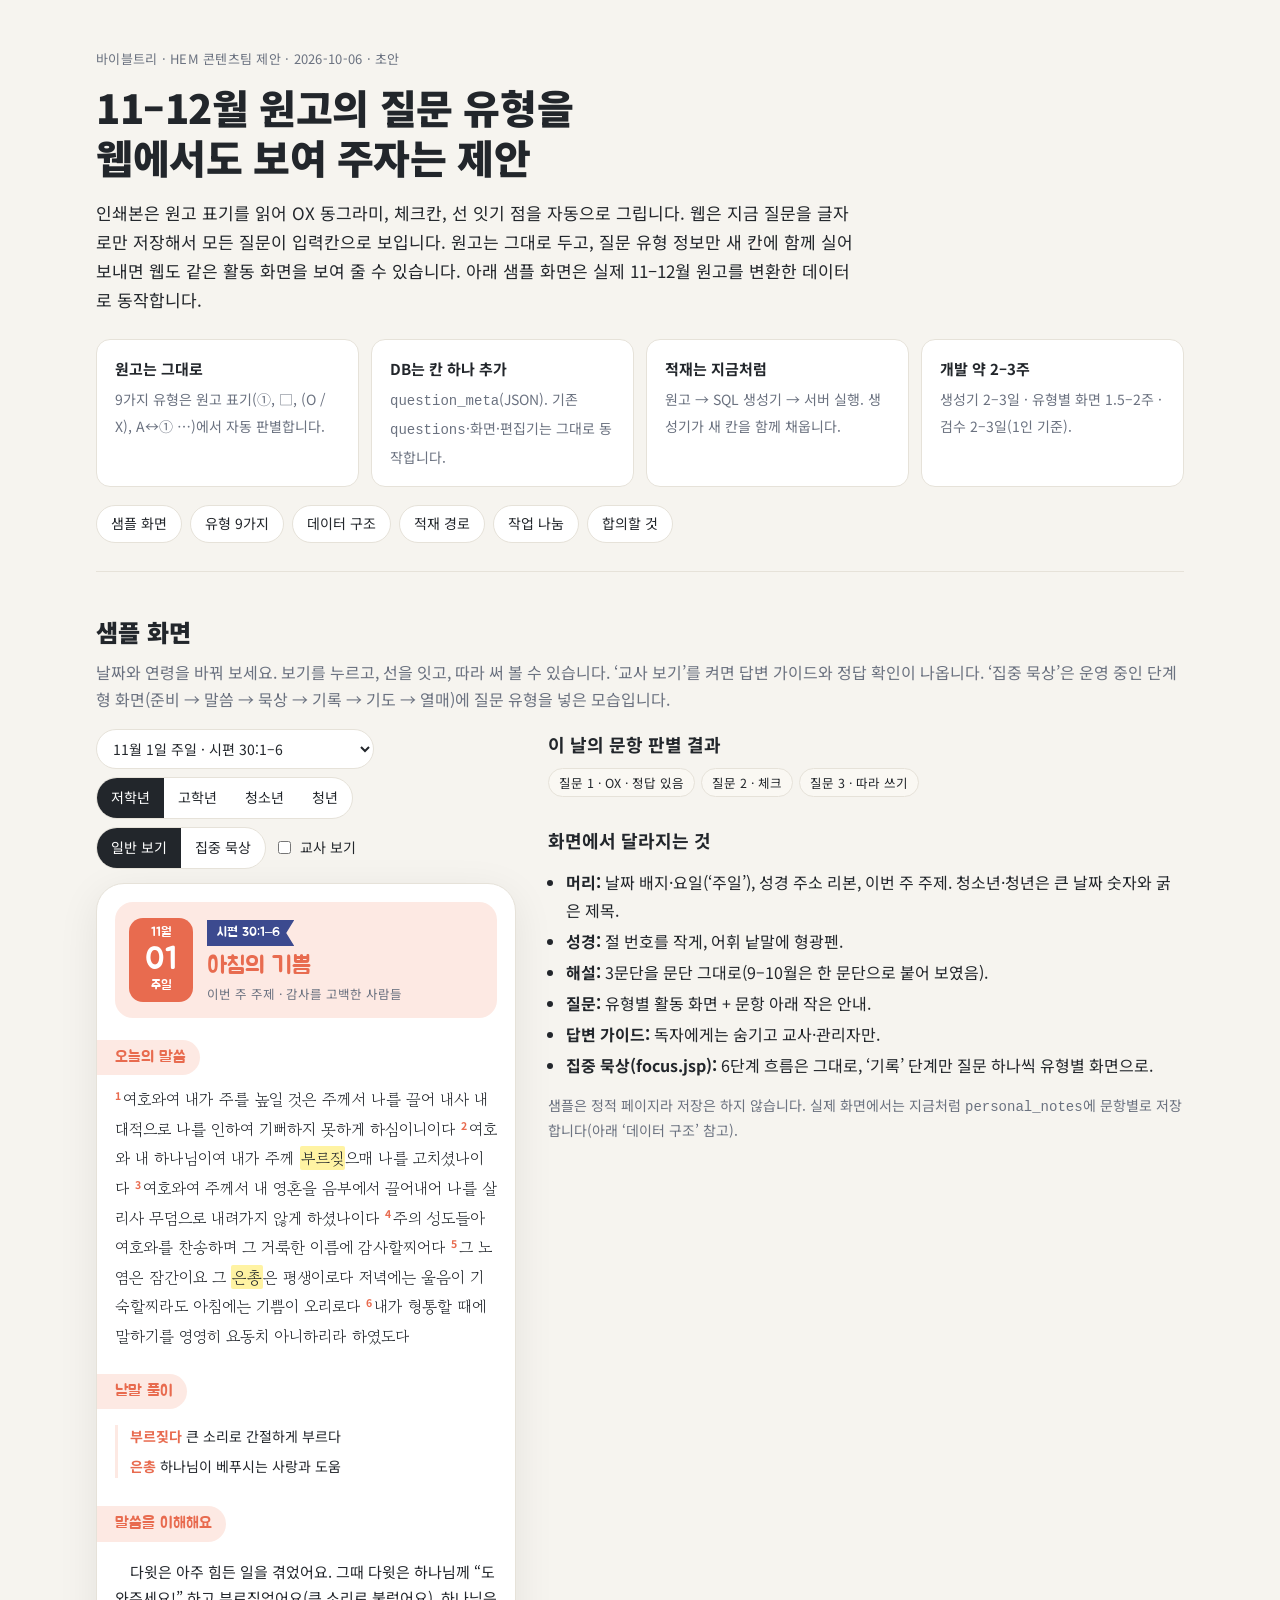
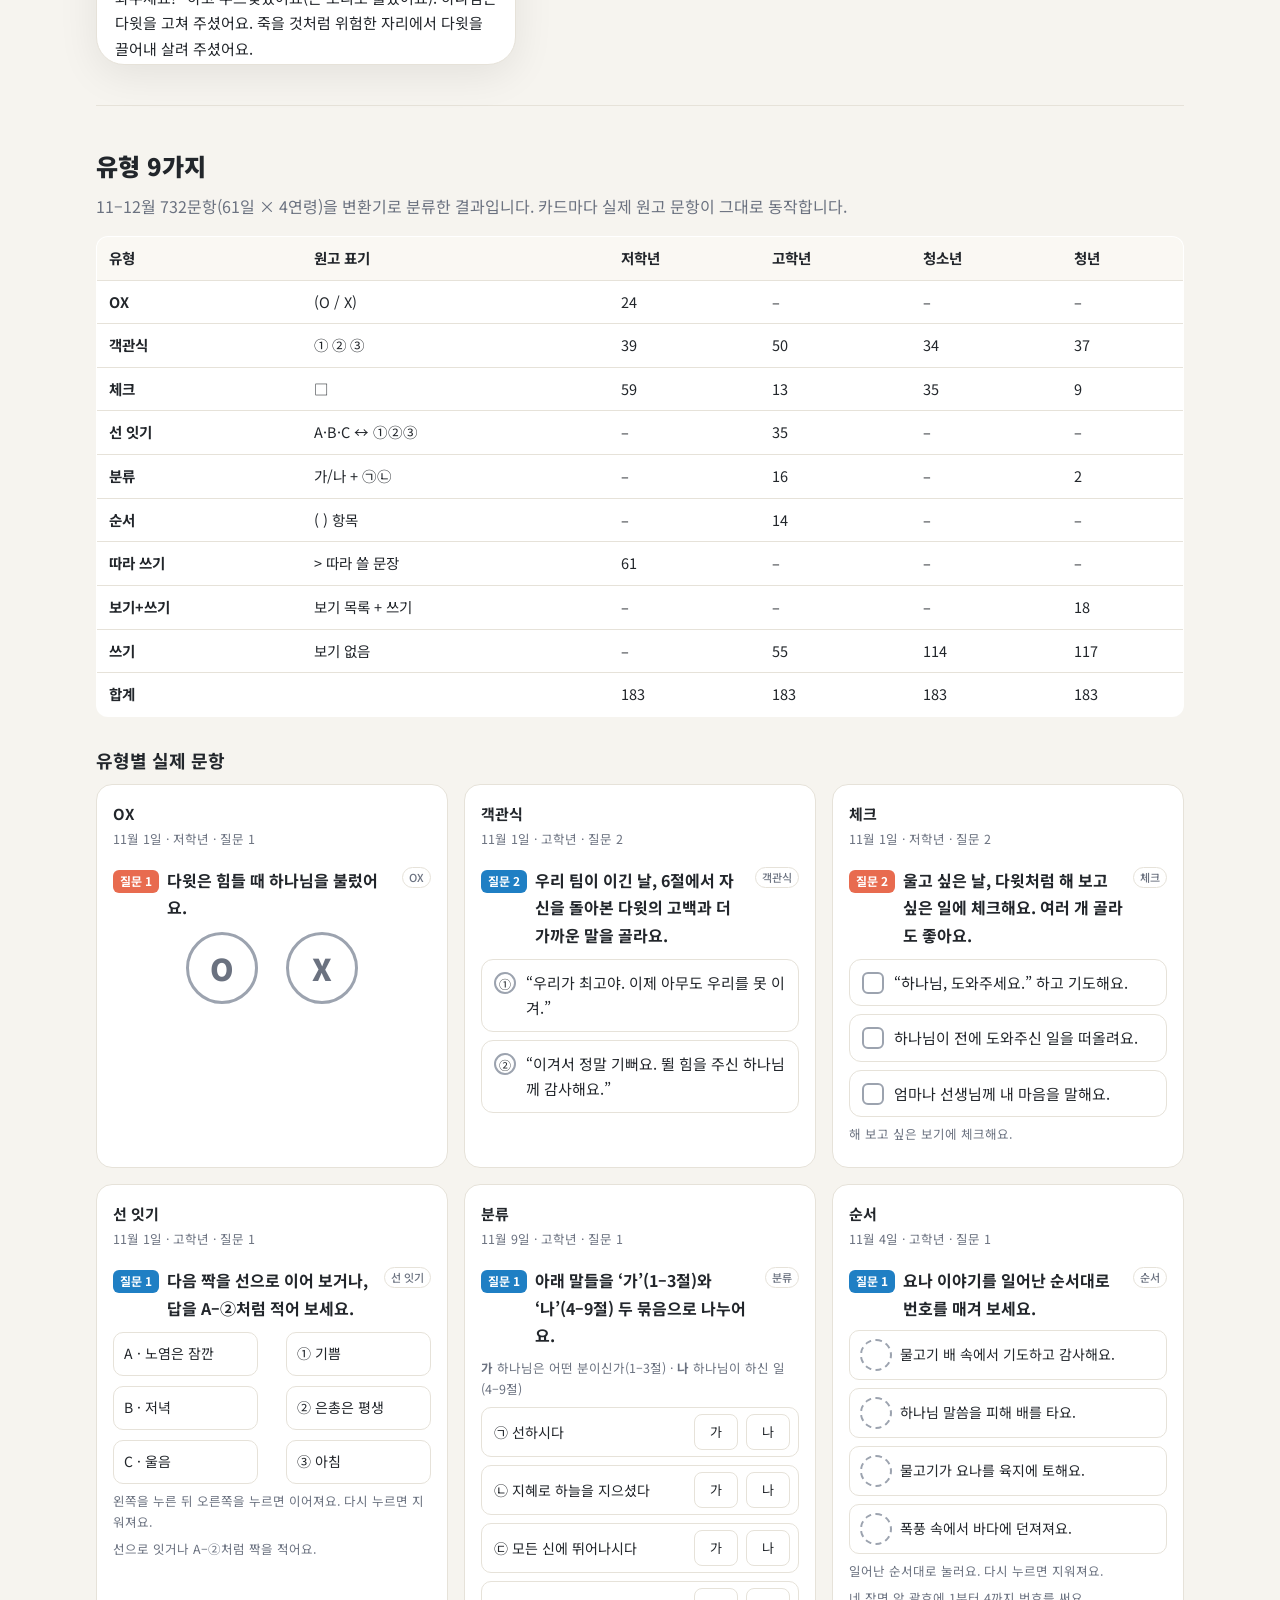
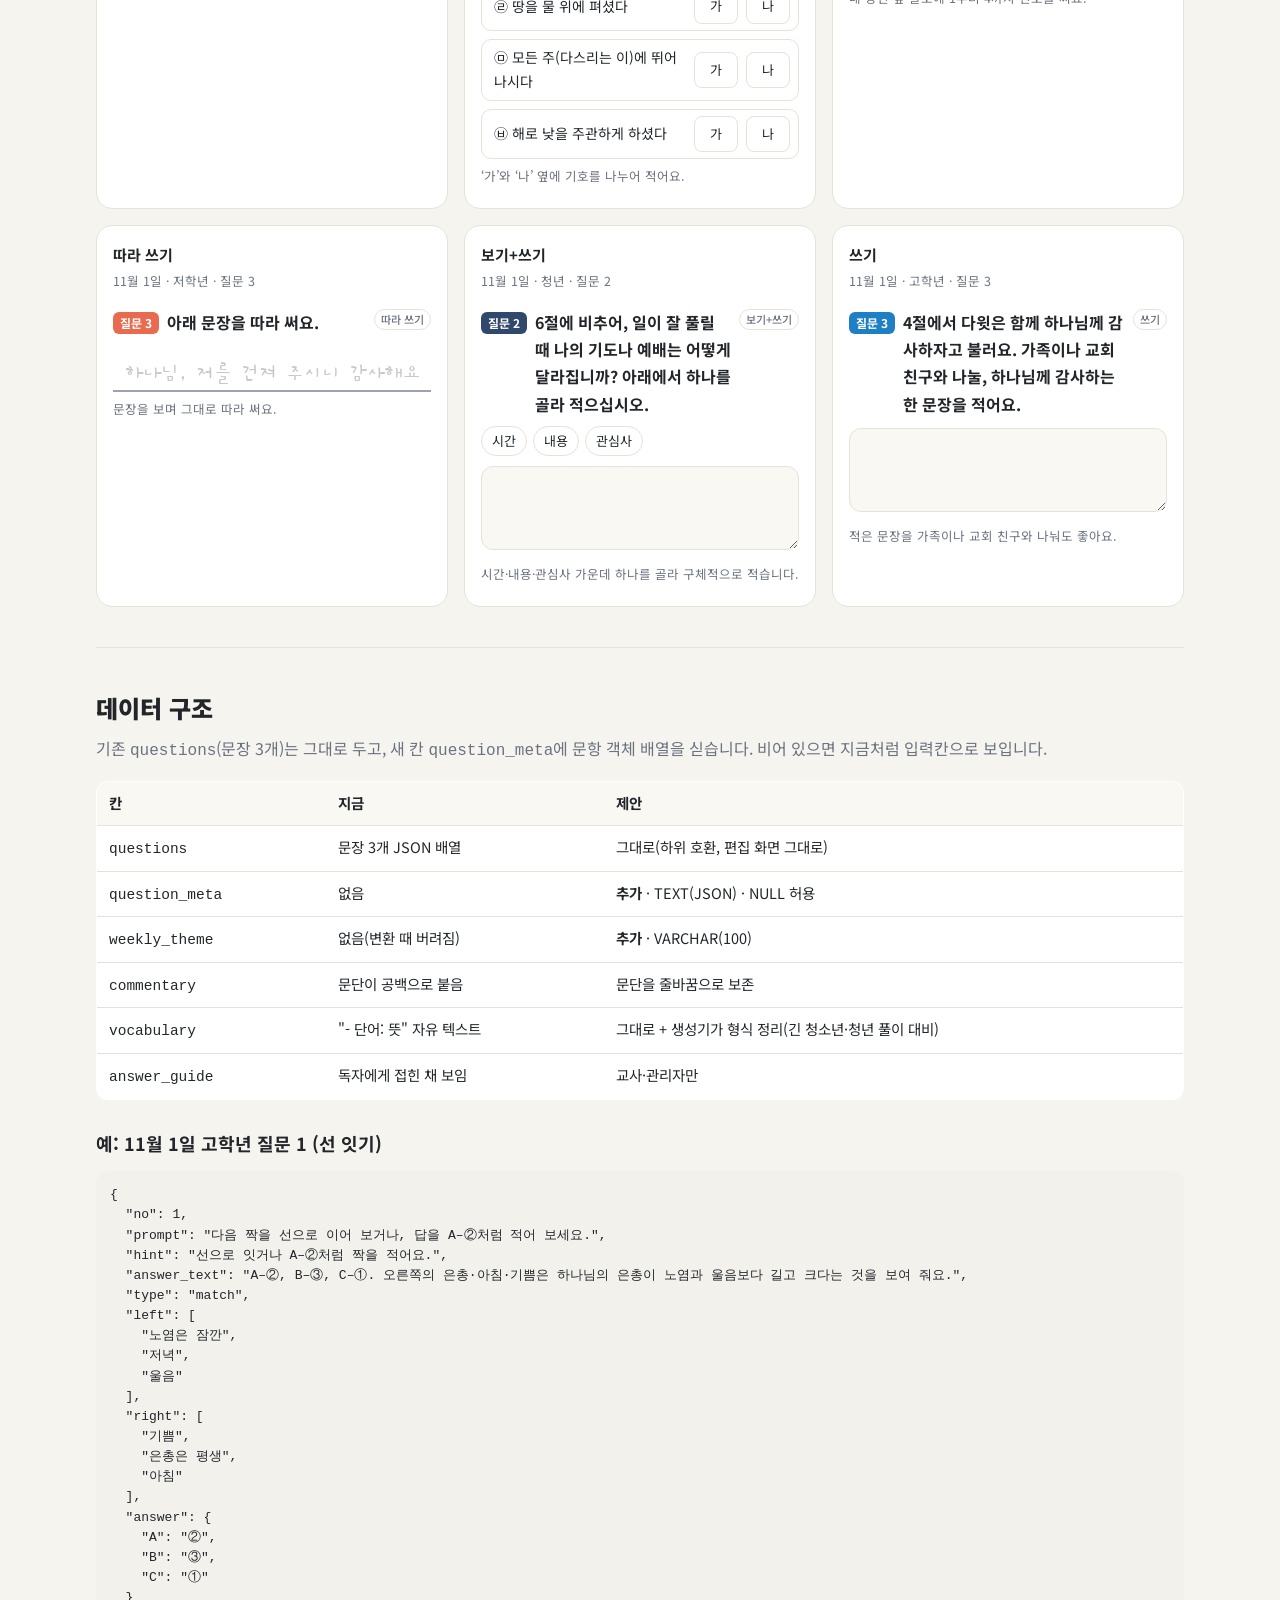
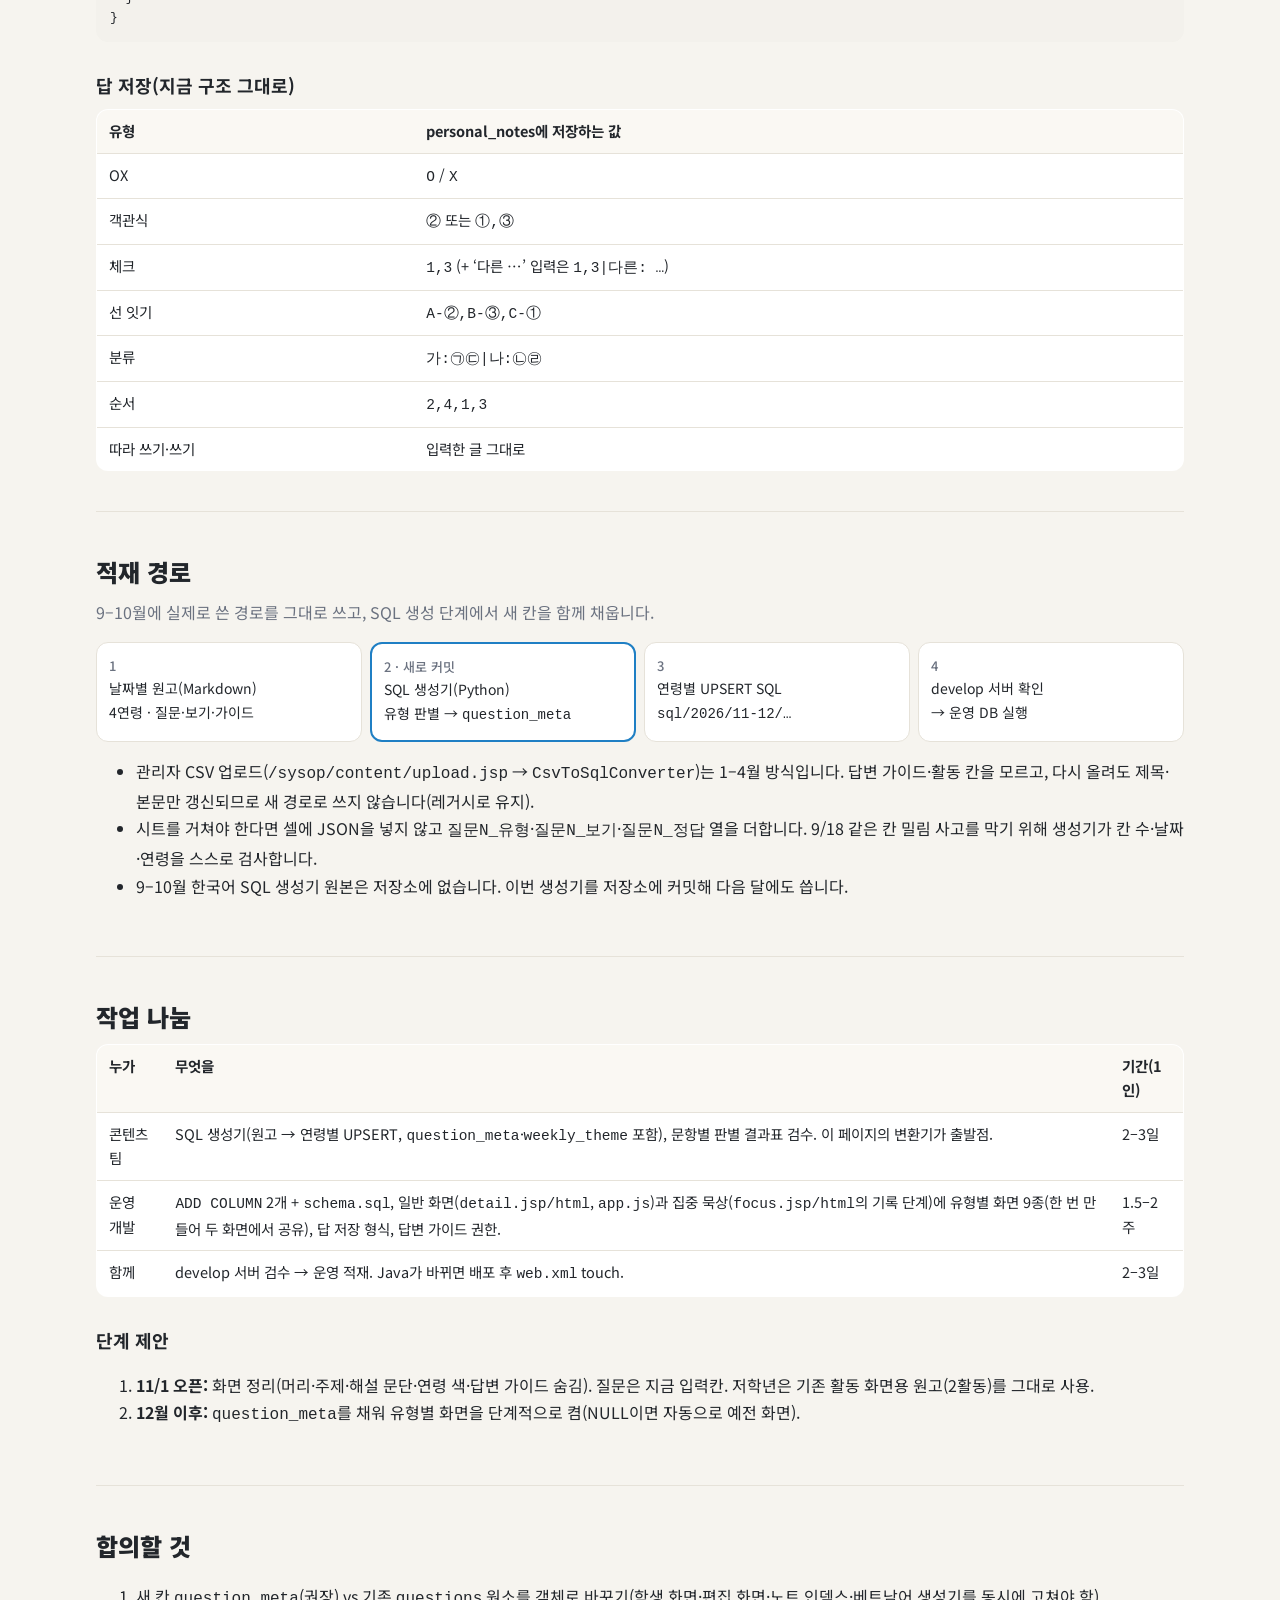
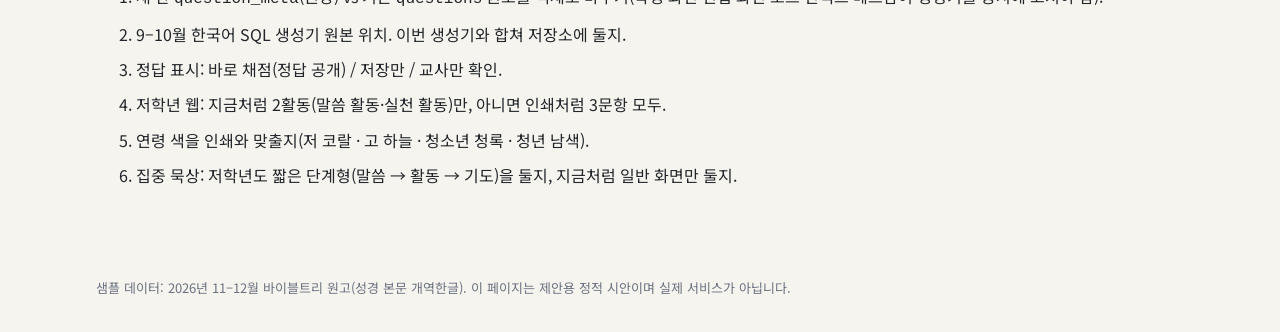
==== commit 8f438813: "Add focus-meditation flow to web proposal sample Co-Authored-By: Claude Opus 5.5 <noreply@anthropic." ====
--- a/web-proposal/index.html
+++ b/web-proposal/index.html
@@ -149,6 +149,39 @@
 .note{font-size:14px;color:var(--mute)}
 .qs li{margin:.5em 0}
 footer{padding:32px 0 60px;color:var(--mute);font-size:13px}
+
+/* 집중 묵상(운영 focus.jsp 흐름을 따른 시안) */
+.fx{min-height:640px;display:flex;flex-direction:column;border-radius:18px;margin:-18px -18px -28px;padding:16px 18px 20px;transition:background .6s}
+.fx[data-step="0"]{background:linear-gradient(180deg,#e9eefb,#f7f5ff 55%,var(--paper))}
+.fx[data-step="1"]{background:linear-gradient(180deg,#f4f8ff,var(--paper) 45%)}
+.fx[data-step="2"]{background:linear-gradient(180deg,var(--t),var(--paper) 60%)}
+.fx[data-step="3"]{background:linear-gradient(180deg,#f3f5f8,var(--paper) 50%)}
+.fx[data-step="4"]{background:linear-gradient(180deg,#fdeee4,#fbf3ee 45%,var(--paper))}
+.fx[data-step="5"]{background:radial-gradient(90% 55% at 50% 38%,#fbeccb,transparent 70%),linear-gradient(180deg,#fffaf0,var(--paper))}
+@media (prefers-color-scheme: dark){:root:not([data-theme="light"]) .fx{background:var(--paper)!important}}
+.fx-top{display:flex;justify-content:space-between;font-size:12.5px;color:var(--mute)}
+.fx-bar{height:4px;background:var(--line);border-radius:4px;margin:8px 0 4px;overflow:hidden}.fx-bar i{display:block;height:100%;background:var(--c);transition:width .4s}
+.fx-steps{display:flex;justify-content:space-between;font-size:11px;color:var(--mute)}.fx-steps b{color:var(--c)}
+.fx-body{flex:1;padding:18px 2px 8px}
+.fx-h1{font-weight:900;font-size:26px;line-height:1.25;margin:6px 0}.fx-ref{color:var(--mute);font-size:14px}
+.fx-breath{width:120px;height:120px;border-radius:50%;margin:34px auto 14px;background:radial-gradient(circle,var(--t),transparent 70%);border:2px solid var(--c);animation:br 6s ease-in-out infinite}
+@keyframes br{0%,100%{transform:scale(.82);opacity:.6}50%{transform:scale(1);opacity:1}}
+@media (prefers-reduced-motion: reduce){.fx-breath{animation:none}}
+.fx-center{text-align:center;color:var(--mute);font-size:14px}
+.fx-h2{font-weight:900;font-size:19px;margin:0 0 10px}
+.fx-verse{display:flex;gap:8px;font-family:"Gowun Batang",serif;font-size:16.5px;line-height:1.8;margin:4px 0}.fx-verse .vn{color:var(--c);font-family:"Noto Sans KR";font-weight:700;font-size:12px;min-width:18px;padding-top:4px}
+.fx-word{border:1px solid var(--line);border-radius:12px;margin-bottom:12px;background:var(--paper)}.fx-word summary{cursor:pointer;padding:8px 12px;font-size:14px;font-weight:700}.fx-word div{padding:0 12px 10px;font-size:13.5px}.fx-word div p{margin:6px 0}
+.fx-para{font-size:17px;line-height:1.95;min-height:240px}.fx-pos{font-size:12.5px;color:var(--mute)}
+.fx-dots{display:flex;gap:6px;justify-content:center;margin-top:10px}.fx-dots i{width:7px;height:7px;border-radius:50%;background:var(--line)}.fx-dots i.on{background:var(--c)}
+.fx-qnav{display:flex;gap:6px;margin-bottom:10px}.fx-qnav button{border:1px solid var(--line);background:var(--paper);color:var(--ink);border-radius:999px;font:inherit;font-size:13px;padding:4px 12px;min-height:36px;cursor:pointer}.fx-qnav button[aria-current="true"]{background:var(--c);border-color:var(--c);color:#fff}
+.fx-private{font-size:12px;color:var(--mute);margin:-4px 0 10px}
+.fx-hint{margin-top:12px;border:1px dashed var(--line);border-radius:12px}.fx-hint summary{cursor:pointer;padding:8px 12px;font-size:13.5px}.fx-hint div{padding:0 12px 10px;font-size:13.5px}
+.fx-pray{font-size:19px;line-height:1.8;text-align:center;min-height:200px;display:flex;align-items:center;justify-content:center;padding:0 6px}
+.fx-fruit{text-align:center;padding-top:30px}.fx-fruit .tree{font-size:56px;line-height:1}.fx-fruit p{color:var(--mute);font-size:14px}
+.fx-sum{text-align:left;margin-top:14px;font-size:13.5px;border-top:1px solid var(--line);padding-top:10px}
+.fx-actions{display:flex;gap:8px;margin-top:10px}.fx-actions button{min-height:48px;border-radius:14px;font:700 15px "Noto Sans KR";cursor:pointer}
+.fx-ghost{width:56px;border:1px solid var(--line);background:var(--paper);color:var(--ink)}.fx-primary{flex:1;border:0;background:var(--c);color:#fff}
+.lowfocus{border:1px dashed var(--line);border-radius:14px;padding:16px;font-size:14px;color:var(--mute);margin-top:12px}
 </style>
 </head>
 <body>
@@ -168,12 +201,13 @@
 <main class="wrap">
 <section id="demo">
   <h2>샘플 화면</h2>
-  <p>날짜와 연령을 바꿔 보세요. 보기를 누르고, 선을 잇고, 따라 써 볼 수 있습니다. ‘교사 보기’를 켜면 답변 가이드와 정답 확인이 나옵니다.</p>
+  <p>날짜와 연령을 바꿔 보세요. 보기를 누르고, 선을 잇고, 따라 써 볼 수 있습니다. ‘교사 보기’를 켜면 답변 가이드와 정답 확인이 나옵니다. ‘집중 묵상’은 운영 중인 단계형 화면(준비 → 말씀 → 묵상 → 기록 → 기도 → 열매)에 질문 유형을 넣은 모습입니다.</p>
   <div class="demo">
     <div>
       <div class="controls">
         <select id="date" aria-label="날짜"></select>
         <div class="seg" role="group" aria-label="연령" id="ages"></div>
+        <div class="seg" role="group" aria-label="보기 방식" id="modes"><button type="button" data-mode="detail" aria-pressed="true">일반 보기</button><button type="button" data-mode="focus" aria-pressed="false">집중 묵상</button></div>
         <label class="toggle"><input type="checkbox" id="teacher"> 교사 보기</label>
       </div>
       <div class="phone"><div class="screen" id="screen"></div></div>
@@ -182,12 +216,14 @@
       <h3>이 날의 문항 판별 결과</h3>
       <div id="judge"></div>
       <h3>화면에서 달라지는 것</h3>
+      <p class="note" id="modeNote"></p>
       <ul>
         <li><b>머리:</b> 날짜 배지·요일(‘주일’), 성경 주소 리본, 이번 주 주제. 청소년·청년은 큰 날짜 숫자와 굵은 제목.</li>
         <li><b>성경:</b> 절 번호를 작게, 어휘 낱말에 형광펜.</li>
         <li><b>해설:</b> 3문단을 문단 그대로(9–10월은 한 문단으로 붙어 보였음).</li>
         <li><b>질문:</b> 유형별 활동 화면 + 문항 아래 작은 안내.</li>
         <li><b>답변 가이드:</b> 독자에게는 숨기고 교사·관리자만.</li>
+        <li><b>집중 묵상(focus.jsp):</b> 6단계 흐름은 그대로, ‘기록’ 단계만 질문 하나씩 유형별 화면으로.</li>
       </ul>
       <p class="note">샘플은 정적 페이지라 저장은 하지 않습니다. 실제 화면에서는 지금처럼 <code>personal_notes</code>에 문항별로 저장합니다(아래 ‘데이터 구조’ 참고).</p>
     </div>
@@ -250,7 +286,7 @@
   <div class="tblwrap"><table class="tbl">
     <tr><th>누가</th><th>무엇을</th><th>기간(1인)</th></tr>
     <tr><td>콘텐츠팀</td><td>SQL 생성기(원고 → 연령별 UPSERT, <code>question_meta</code>·<code>weekly_theme</code> 포함), 문항별 판별 결과표 검수. 이 페이지의 변환기가 출발점.</td><td>2–3일</td></tr>
-    <tr><td>운영 개발</td><td><code>ADD COLUMN</code> 2개 + <code>schema.sql</code>, 학생 화면(<code>detail.jsp/html</code>, <code>app.js</code>)에 유형별 화면 9종, 답 저장 형식, 답변 가이드 권한.</td><td>1.5–2주</td></tr>
+    <tr><td>운영 개발</td><td><code>ADD COLUMN</code> 2개 + <code>schema.sql</code>, 일반 화면(<code>detail.jsp/html</code>, <code>app.js</code>)과 집중 묵상(<code>focus.jsp/html</code>의 기록 단계)에 유형별 화면 9종(한 번 만들어 두 화면에서 공유), 답 저장 형식, 답변 가이드 권한.</td><td>1.5–2주</td></tr>
     <tr><td>함께</td><td>develop 서버 검수 → 운영 적재. Java가 바뀌면 배포 후 <code>web.xml</code> touch.</td><td>2–3일</td></tr>
   </table></div>
   <h3>단계 제안</h3>
@@ -268,6 +304,7 @@
     <li>정답 표시: 바로 채점(정답 공개) / 저장만 / 교사만 확인.</li>
     <li>저학년 웹: 지금처럼 2활동(말씀 활동·실천 활동)만, 아니면 인쇄처럼 3문항 모두.</li>
     <li>연령 색을 인쇄와 맞출지(저 코랄 · 고 하늘 · 청소년 청록 · 청년 남색).</li>
+    <li>집중 묵상: 저학년도 짧은 단계형(말씀 → 활동 → 기도)을 둘지, 지금처럼 일반 화면만 둘지.</li>
   </ol>
 </section>
 </main>
@@ -285,7 +322,7 @@
 const WD = {'월':'월요일','화':'화요일','수':'수요일','목':'목요일','금':'금요일','토':'토요일','일':'주일'};
 const esc = s => String(s ?? '').replace(/[&<>"]/g, c => ({'&':'&amp;','<':'&lt;','>':'&gt;','"':'&quot;'}[c]));
 const CIRC = '①②③④⑤⑥⑦⑧⑨';
-let state = {date: Object.keys(DATA)[0], age: 'low', teacher: false};
+let state = {date: Object.keys(DATA)[0], age: 'low', teacher: false, mode: 'detail', step: 0, para: 0, q: 0, pray: 0};
 
 function stem(w){
   let s = w.replace(/\(.*?\)/g,'').trim();
@@ -377,7 +414,57 @@
     inp.oninput = () => { g.style.visibility = inp.value ? 'hidden' : 'visible'; const t = q.trace.replace(/\s/g,''), v = inp.value.replace(/\s/g,'');
       let same = 0; for (let i=0;i<Math.min(t.length,v.length);i++) if (t[i]===v[i]) same++; r.textContent = v ? `견본과 ${Math.round(same/t.length*100)}% 같아요` : ''; }; }
 }
+
+const FX_STEPS = ['준비','말씀','묵상','기록','기도','열매'];
+function prayLines(p){ return p.split(/(?<=[.!?])\s+/).filter(Boolean); }
+function renderFocus(){
+  const d = DATA[state.date][state.age];
+  const s = document.getElementById('screen');
+  const [y,m,dd] = d.date.split('-').map(Number);
+  if (d.target === 'low') {
+    s.innerHTML = `<div class="d low">${head(d)}<div class="lowfocus"><b>저학년은 집중 묵상이 없습니다.</b><br>운영 화면도 저학년은 활동형 일반 화면으로 보냅니다(<code>focus.jsp</code> 23–24행). 저학년은 ‘일반 보기’의 OX·체크·따라 쓰기 화면을 그대로 씁니다.<br><br>제안: 저학년도 짧은 3단계(말씀 → 활동 → 기도)를 둘지 합의할 것.</div></div>`;
+    return;
+  }
+  const st = state.step, lines = prayLines(d.prayer);
+  let body = '';
+  if (st === 0) body = `<div class="fx-ref">${m}월 ${dd}일 ${WD[d.weekday]} · 오늘의 말씀</div><div class="fx-h1">${esc(d.title)}</div><div class="fx-ref">${esc(d.scripture)}</div><div class="fx-breath" aria-hidden="true"></div><p class="fx-center">숨을 고르고, 마음을 모아요.<br>“주님, 오늘 말씀으로 저를 만나 주세요.”</p>`;
+  if (st === 1) body = `<div class="fx-h2">말씀 읽기</div><details class="fx-word"><summary>어려운 단어 ${d.vocabulary.length}개 ▾</summary><div>${d.vocabulary.map(v => `<p><b>${esc(v.word)}</b> ${esc(v.meaning)}</p>`).join('')}</div></details>` + d.verses.map(v => `<div class="fx-verse"><span class="vn">${esc(v.n)}</span><span>${esc(v.t)}</span></div>`).join('');
+  if (st === 2) { const n = d.commentary.length, i = Math.min(state.para, n-1);
+    body = `<div class="fx-h2">말씀 묵상</div><div class="fx-pos">${i+1} / ${n}</div><div class="fx-para">${esc(d.commentary[i])}</div><div class="fx-dots">${d.commentary.map((_,k)=>`<i class="${k===i?'on':''}"></i>`).join('')}</div>`; }
+  if (st === 3) { const q = d.question_meta[state.q];
+    body = `<div class="fx-h2">나의 기록</div><div class="fx-private">나만 볼 수 있어요</div><div class="fx-qnav">${d.question_meta.map((x,k)=>`<button type="button" data-q="${k}" aria-current="${k===state.q}">${['관찰','묵상','적용'][k] || '질문 '+(k+1)}</button>`).join('')}</div>${qHTML(q,'fxq')}
+      <details class="fx-hint"><summary>📖 본문 다시 보기</summary><div>${d.verses.map(v => `<div class="fx-verse"><span class="vn">${esc(v.n)}</span><span>${esc(v.t)}</span></div>`).join('')}</div></details>
+      <details class="fx-hint"><summary>💡 해설 다시 보기</summary><div>${d.commentary.map(p=>`<p>${esc(p)}</p>`).join('')}</div></details>`; }
+  if (st === 4) { const i = Math.min(state.pray, lines.length-1);
+    body = `<div class="fx-h2">기도</div><div class="fx-pray">${esc(lines[i])}</div><div class="fx-dots">${lines.map((_,k)=>`<i class="${k===i?'on':''}"></i>`).join('')}</div><p class="fx-center">한 줄씩 소리 내어 기도해요</p>`; }
+  if (st === 5) body = `<div class="fx-fruit"><div class="tree" aria-hidden="true">🌳</div><div class="fx-h1">오늘의 묵상을 마쳤어요</div><p>기록은 저장되고, 이번 주 열매에 하나가 더해져요.</p><div class="fx-sum">${d.question_meta.map(q=>`<div>· ${['관찰','묵상','적용'][q.no-1]} — ${TYPE[q.type]}</div>`).join('')}</div></div>`;
+  const nextLabel = st===0?'시작하기':st===1?'다 읽었어요':st===2?(state.para < d.commentary.length-1?'다음 문단':'기록하러 가기'):st===3?(state.q < d.question_meta.length-1?'다음 질문':'기도하러 가기'):st===4?(state.pray < lines.length-1?'다음 줄':'마치기'):'처음으로';
+  s.innerHTML = `<div class="d ${d.target} ${state.teacher?'teacher':''}"><div class="fx" data-step="${st}">
+    <div class="fx-top"><span>‹ 나가기</span><b>${m}월 ${dd}일</b><span>${AGE[d.target]}</span></div>
+    <div class="fx-bar"><i style="width:${(st+1)/6*100}%"></i></div>
+    <div class="fx-steps">${FX_STEPS.map((x,k)=> k===st?`<b>${x}</b>`:`<span>${x}</span>`).join('')}</div>
+    <div class="fx-body">${body}</div>
+    <div class="fx-actions">${st>0?'<button type="button" class="fx-ghost" data-act="back" aria-label="이전">←</button>':''}<button type="button" class="fx-primary" data-act="next">${nextLabel}</button></div>
+  </div></div>`;
+  if (st === 3) { wire(s.querySelector('[data-uid="fxq"]'), d.question_meta[state.q]);
+    s.querySelectorAll('.fx-qnav button').forEach(b => b.onclick = () => { state.q = +b.dataset.q; renderFocus(); }); }
+  s.querySelector('[data-act="next"]').onclick = () => {
+    if (st===2 && state.para < d.commentary.length-1) state.para++;
+    else if (st===3 && state.q < d.question_meta.length-1) state.q++;
+    else if (st===4 && state.pray < lines.length-1) state.pray++;
+    else if (st===5) { state.step=0; state.para=0; state.q=0; state.pray=0; }
+    else state.step++;
+    renderFocus(); s.scrollTop = 0; };
+  const back = s.querySelector('[data-act="back"]');
+  if (back) back.onclick = () => {
+    if (st===2 && state.para>0) state.para--; else if (st===3 && state.q>0) state.q--; else if (st===4 && state.pray>0) state.pray--; else state.step--;
+    renderFocus(); };
+}
+
 function render(){
+  document.querySelectorAll('#modes button').forEach(b => b.setAttribute('aria-pressed', b.dataset.mode === state.mode));
+  document.getElementById('modeNote').textContent = state.mode === 'focus' ? '집중 묵상: 운영 중인 focus.jsp의 6단계 흐름 그대로. 바뀌는 곳은 ‘기록’ 단계 — 지금은 질문이 모두 글쓰기 칸이지만, question_meta가 있으면 질문 하나씩 유형별 화면(선 잇기·분류·객관식…)으로 보여 준다.' : '';
+  if (state.mode === 'focus') { renderFocus(); renderJudge(); document.querySelectorAll('#ages button').forEach(b => b.setAttribute('aria-pressed', b.dataset.age === state.age)); return; }
   const d = DATA[state.date][state.age];
   const s = document.getElementById('screen');
   s.innerHTML = `<div class="d ${d.target} ${state.teacher?'teacher':''}">${head(d)}
@@ -391,15 +478,18 @@
     <button class="save" type="button">저장하기 (샘플)</button></div>`;
   d.question_meta.forEach((q,i) => wire(s.querySelector(`[data-uid="q${i}"]`), q));
   s.scrollTop = 0;
-  document.getElementById('judge').innerHTML = `<div class="typelist">${d.question_meta.map(q => `<span class="chip">질문 ${q.no} · ${TYPE[q.type]}${q.answer ? ' · 정답 있음' : ''}</span>`).join('')}</div>`;
+  renderJudge();
   document.querySelectorAll('#ages button').forEach(b => b.setAttribute('aria-pressed', b.dataset.age === state.age));
 }
+function renderJudge(){ const d = DATA[state.date][state.age];
+  document.getElementById('judge').innerHTML = `<div class="typelist">${d.question_meta.map(q => `<span class="chip">질문 ${q.no} · ${TYPE[q.type]}${q.answer ? ' · 정답 있음' : ''}</span>`).join('')}</div>`; }
 // controls
+document.querySelectorAll('#modes button').forEach(b => b.onclick = () => { state.mode = b.dataset.mode; state.step=0; state.para=0; state.q=0; state.pray=0; if (state.mode==='focus' && state.age==='low') state.age='high'; render(); });
 const sel = document.getElementById('date');
 sel.innerHTML = Object.keys(DATA).map(k => { const d = DATA[k].low; const [y,m,dd]=k.split('-').map(Number); return `<option value="${k}">${m}월 ${dd}일 ${WD[d.weekday]} · ${esc(d.scripture)}</option>`; }).join('');
-sel.onchange = () => { state.date = sel.value; render(); };
+sel.onchange = () => { state.date = sel.value; state.step=0; state.para=0; state.q=0; state.pray=0; render(); };
 document.getElementById('ages').innerHTML = Object.entries(AGE).map(([k,v]) => `<button type="button" data-age="${k}" aria-pressed="false">${v}</button>`).join('');
-document.querySelectorAll('#ages button').forEach(b => b.onclick = () => { state.age = b.dataset.age; render(); });
+document.querySelectorAll('#ages button').forEach(b => b.onclick = () => { state.age = b.dataset.age; state.step=0; state.para=0; state.q=0; state.pray=0; render(); });
 document.getElementById('teacher').onchange = e => { state.teacher = e.target.checked; render(); };
 render();
 
